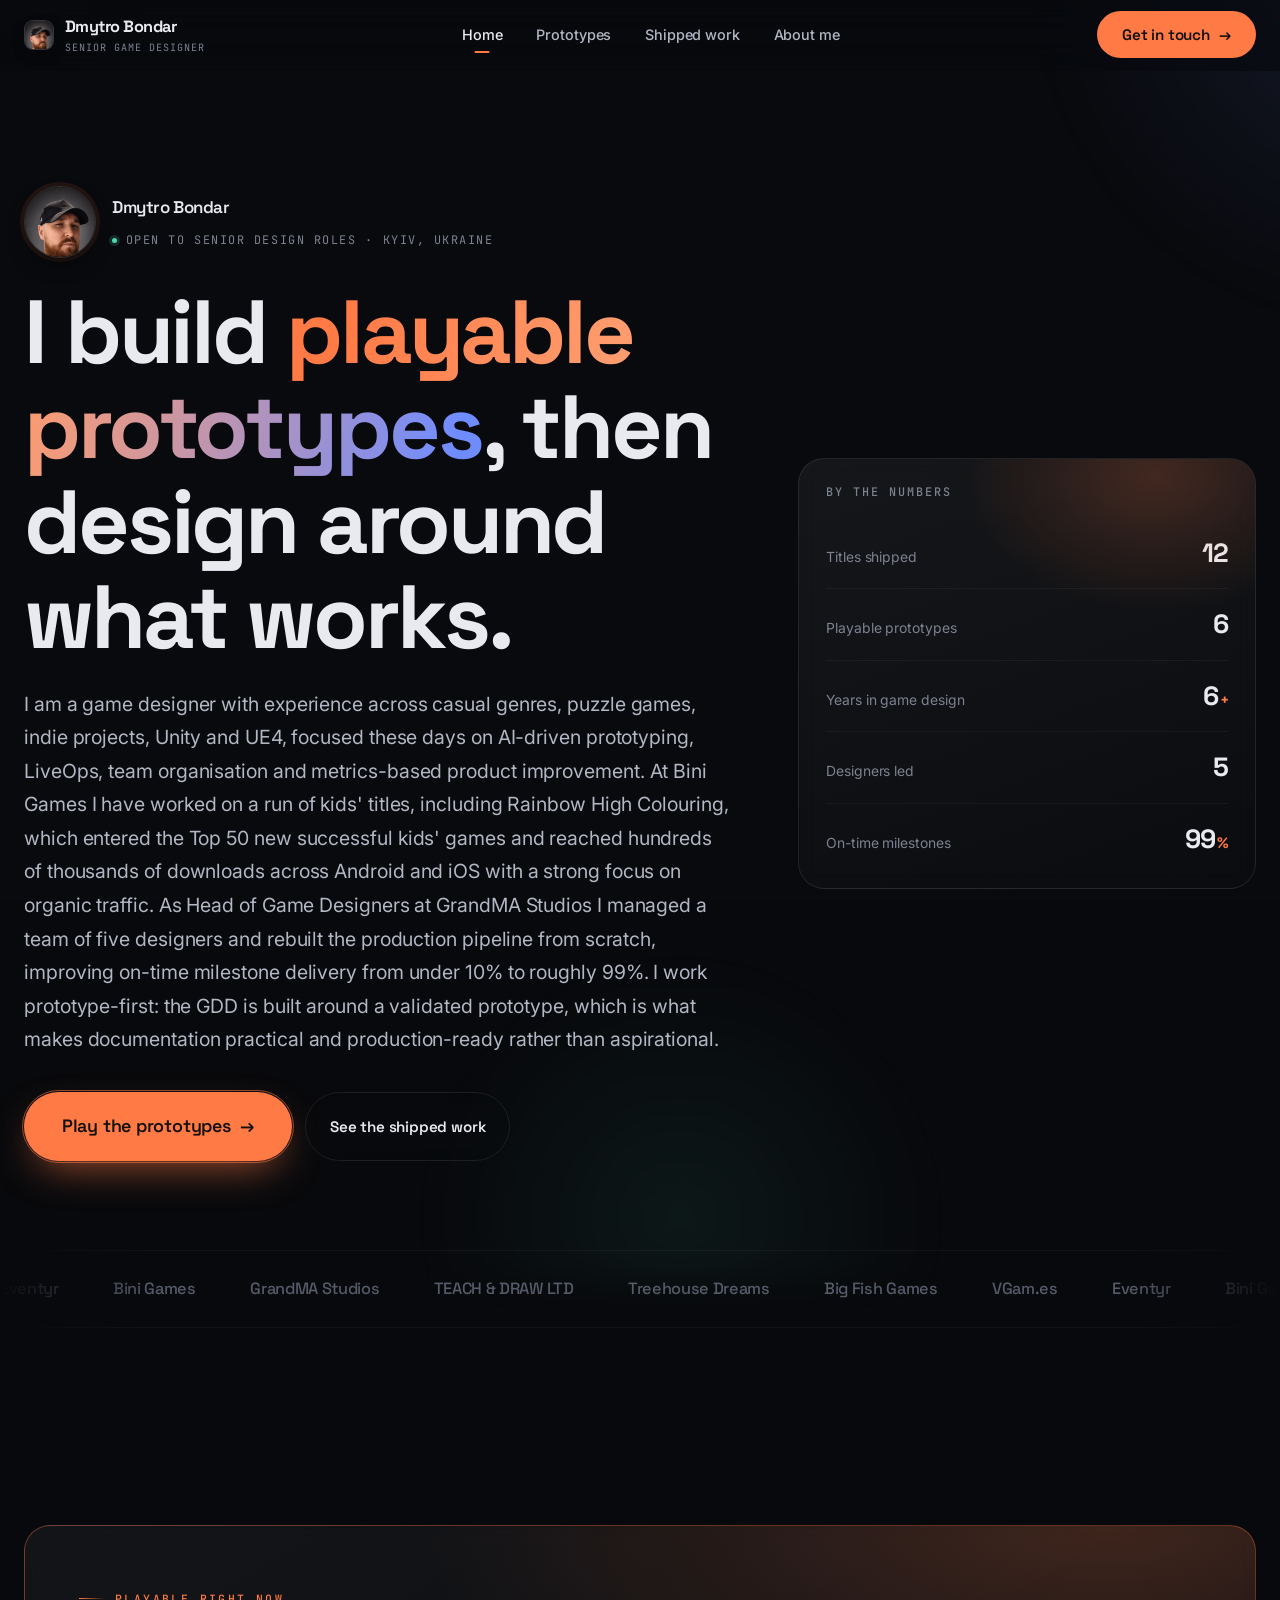
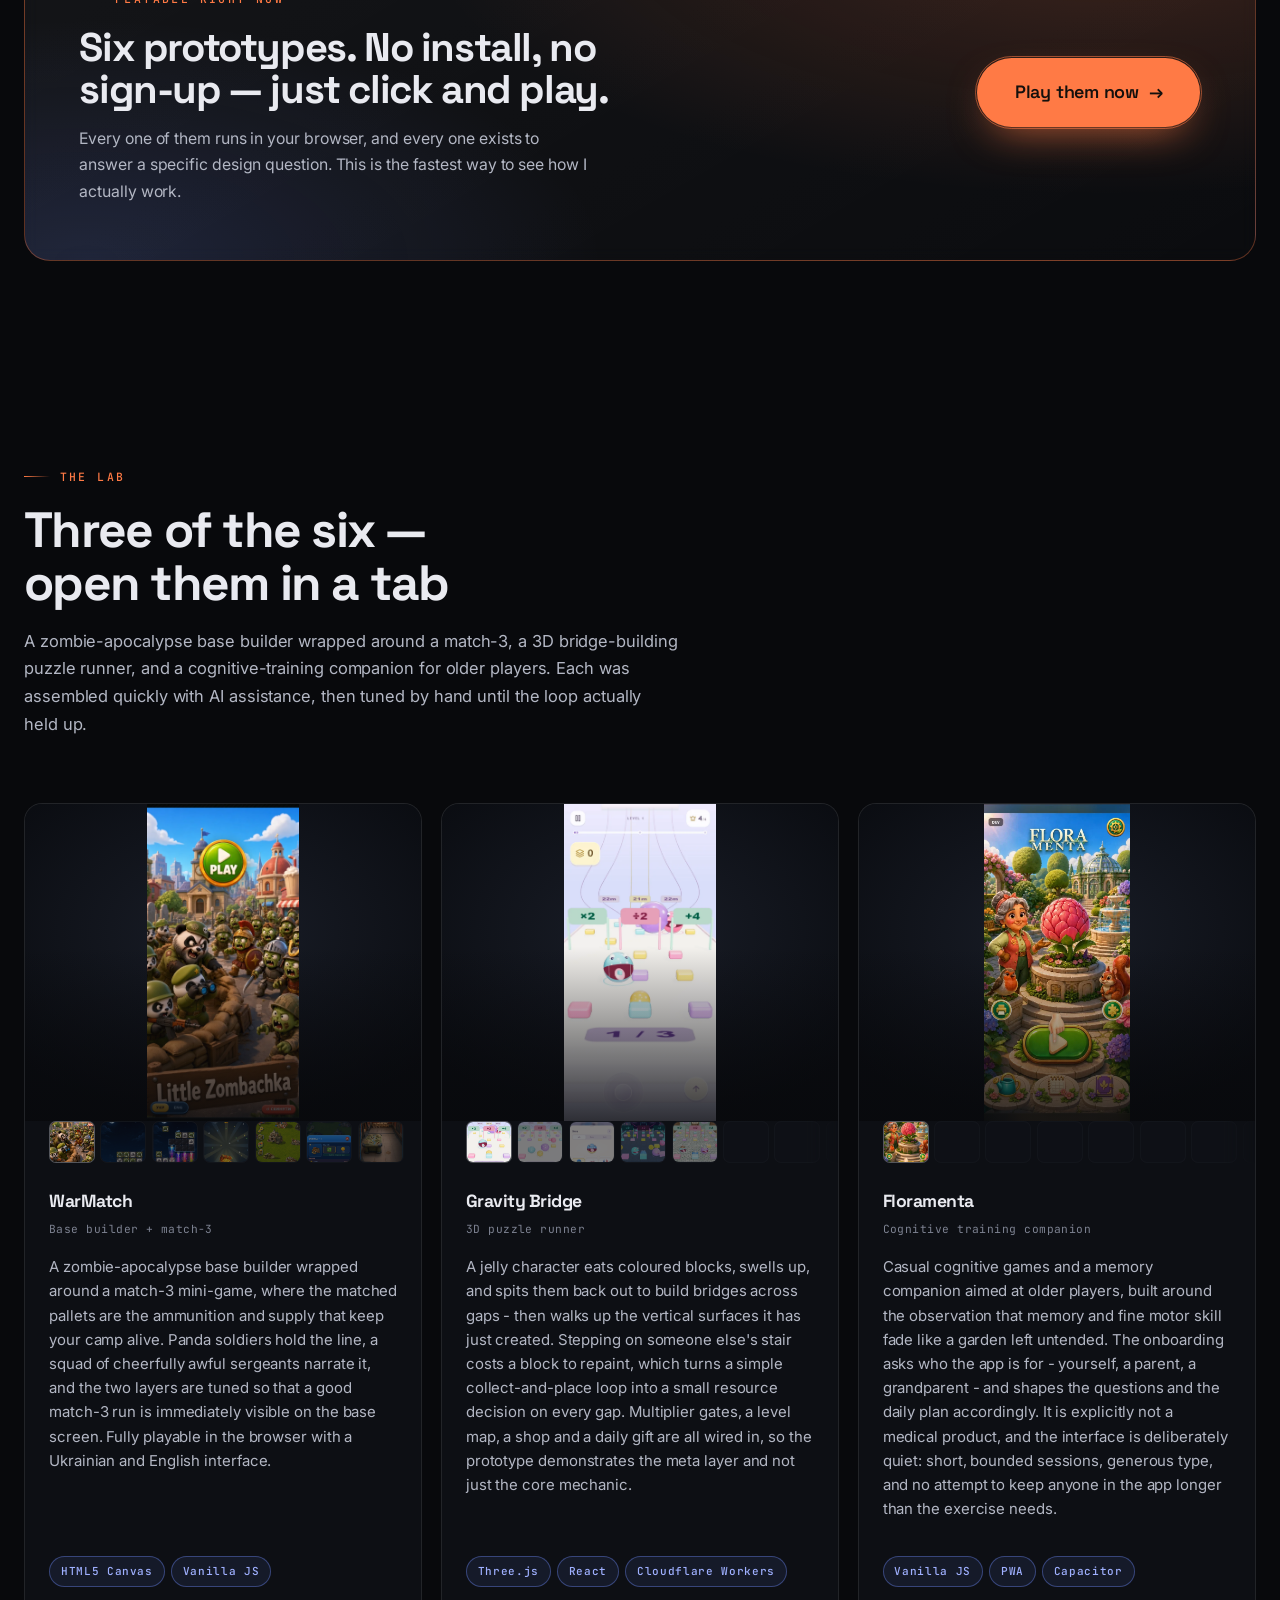
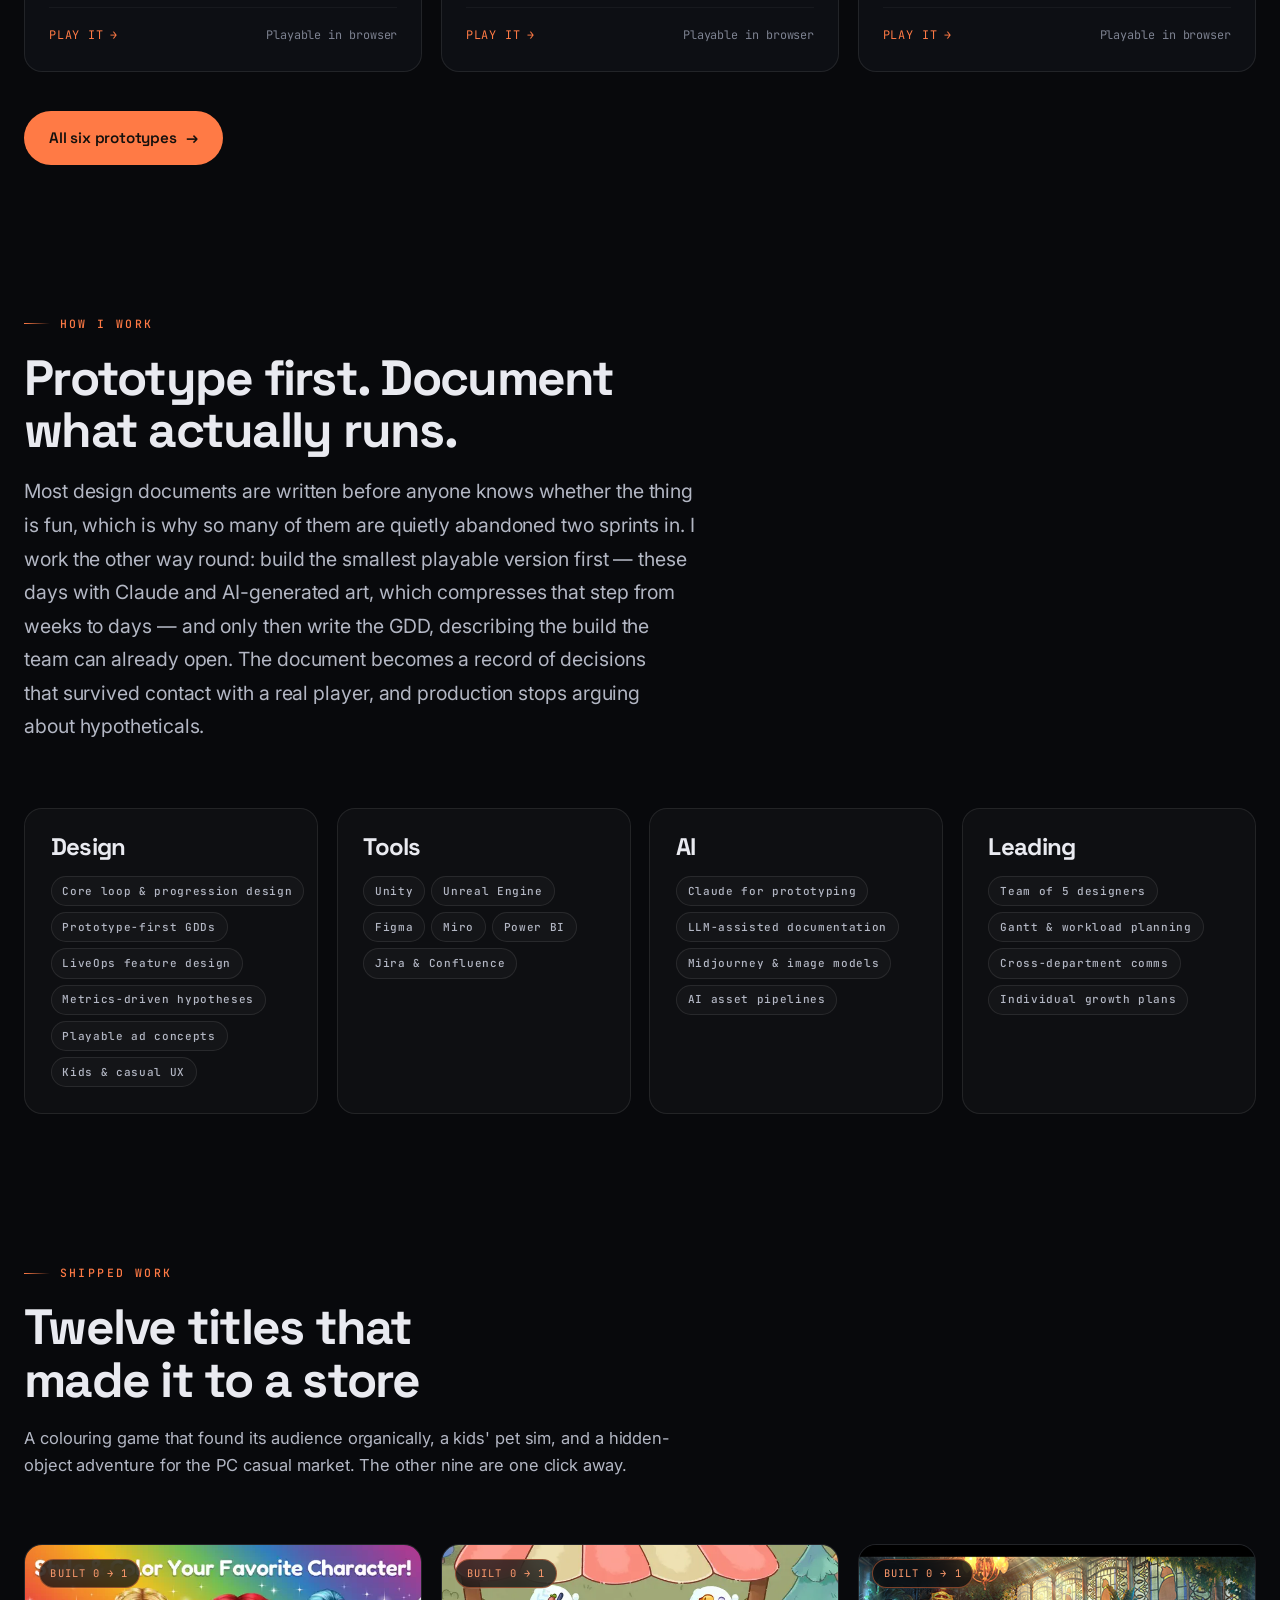
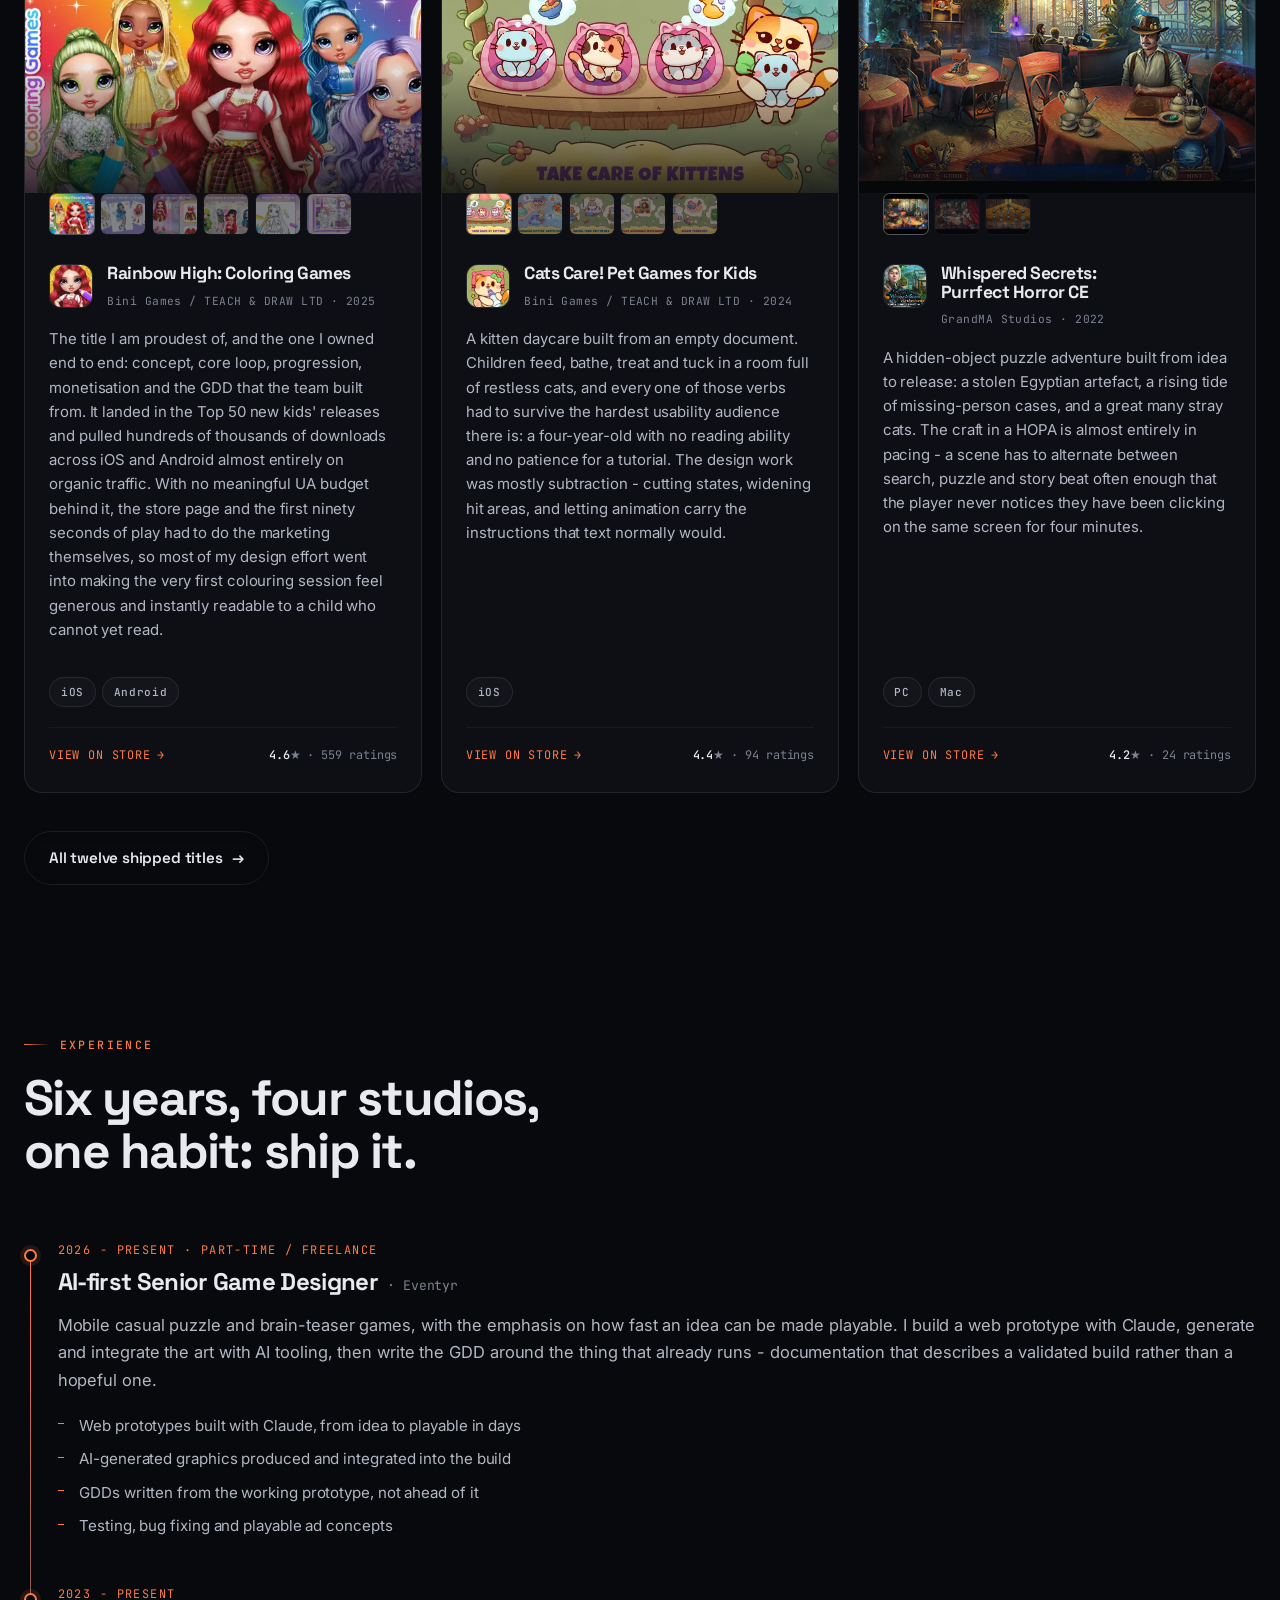
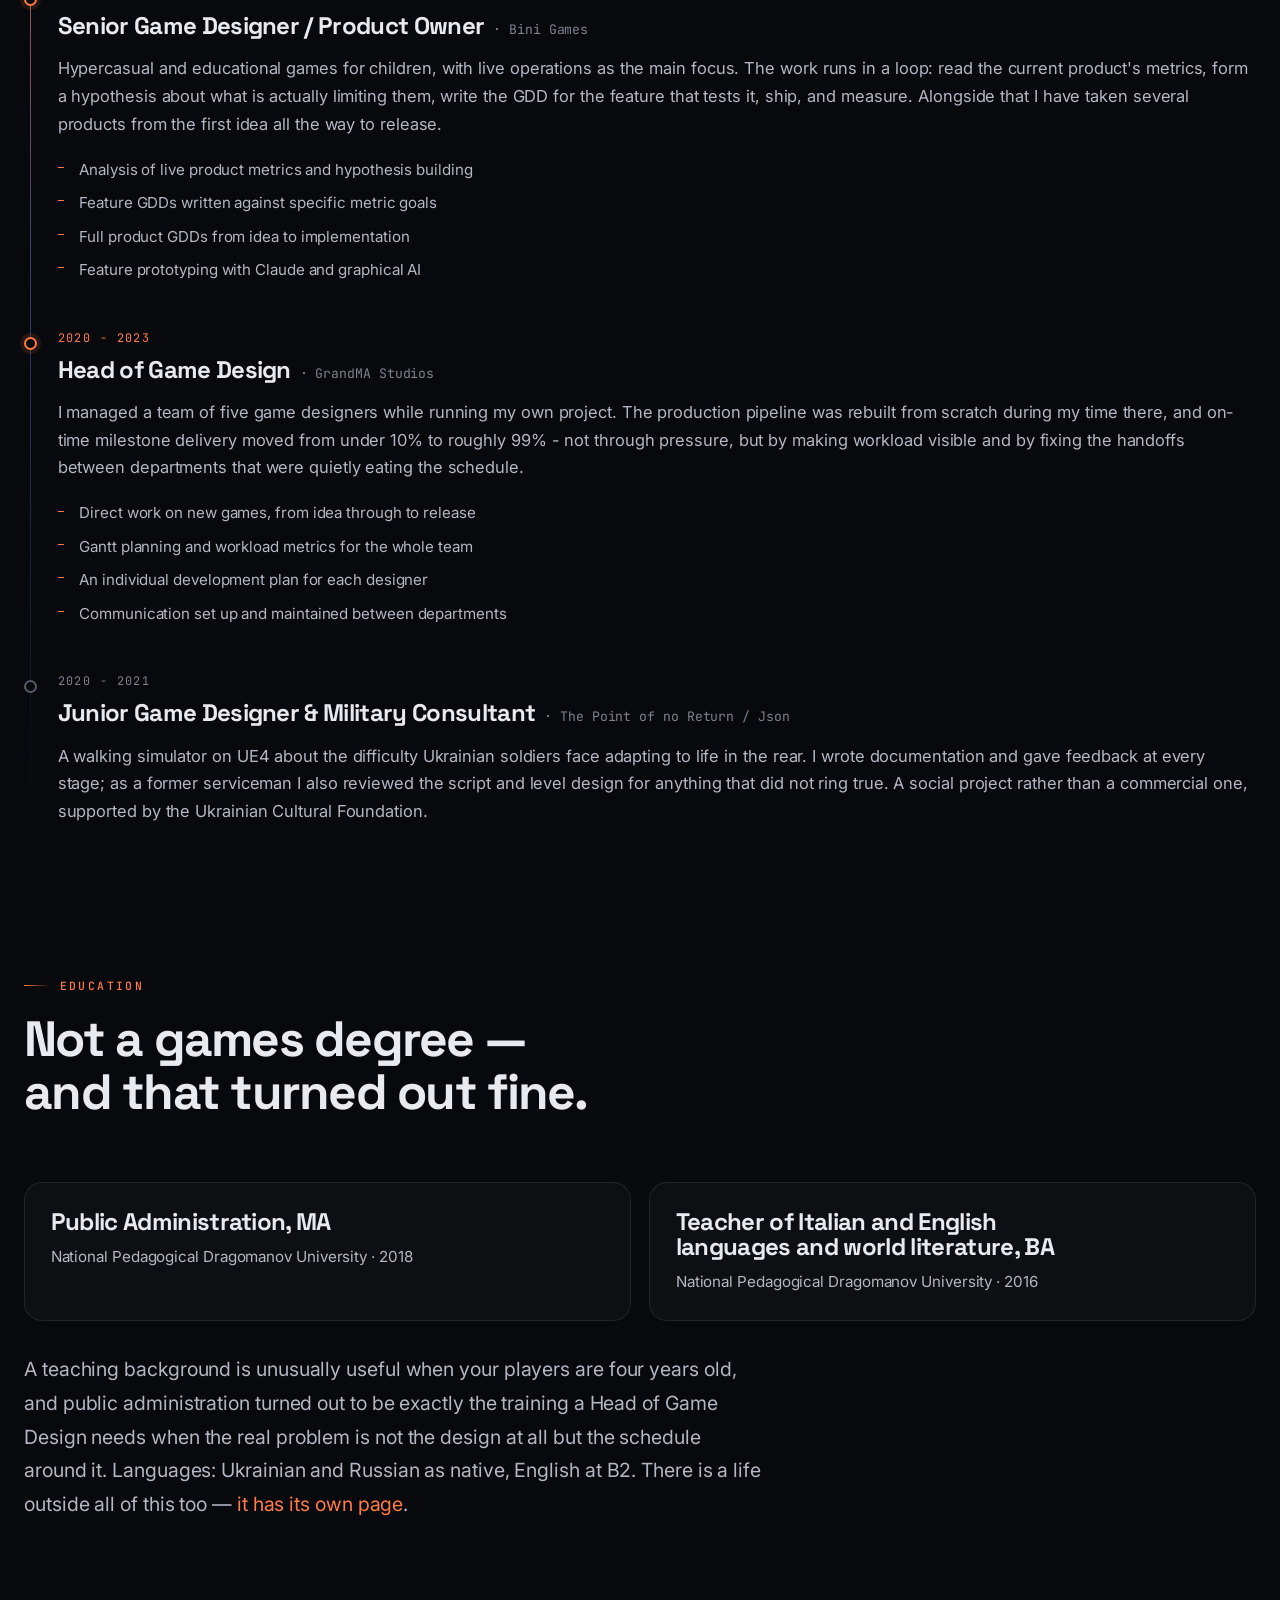
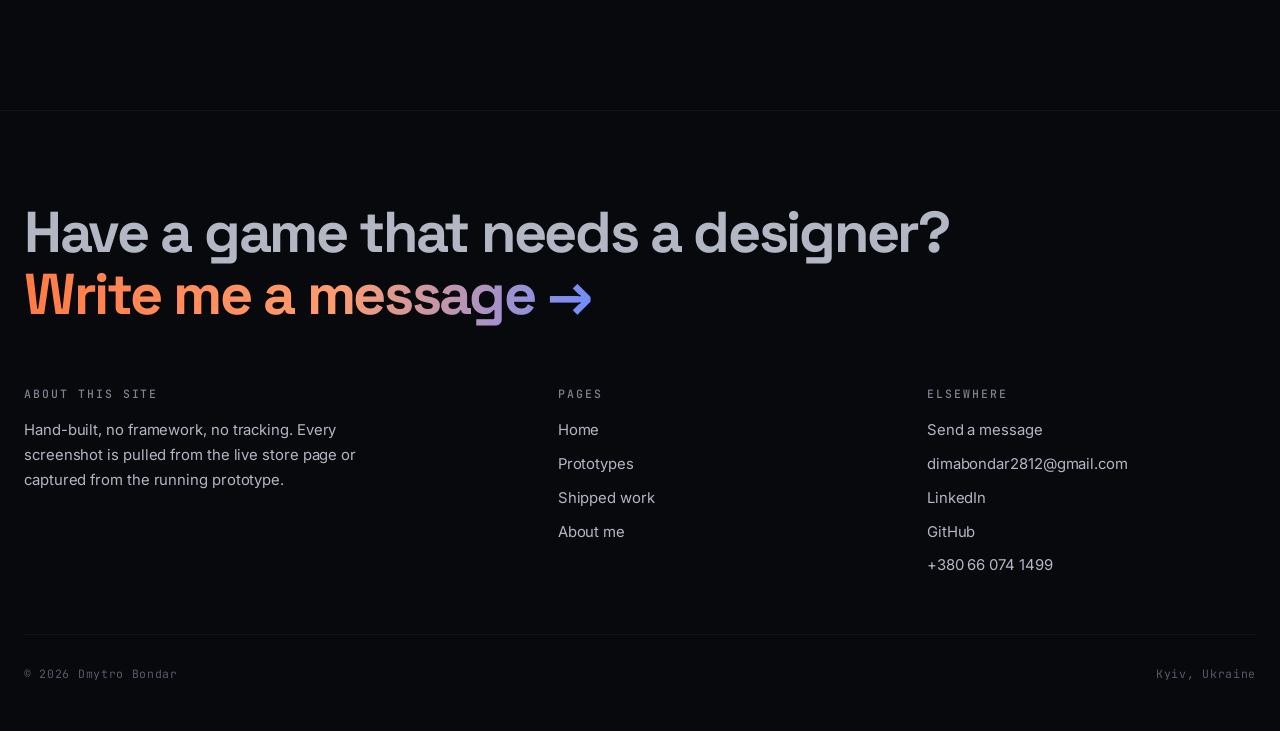
==== index.html @ 17da4bf7 "Use Dmytro's own prototype captures, add avatar, fix rescue duration - 45 hand-captured prototype sc" ====
<!doctype html>
<html lang="en">
<head>
<meta charset="utf-8">
<meta name="viewport" content="width=device-width, initial-scale=1">
<title>Dmytro Bondar - Senior Game Designer - AI-first Prototyping &amp; LiveOps</title>
<meta name="description" content="Senior game designer with 12 shipped titles across casual, kids and puzzle genres. AI-first prototyping, LiveOps and design team leadership.">
<meta name="author" content="Dmytro Bondar">
<link rel="canonical" href="https://jotunlegion.github.io/index.html">
<meta property="og:type" content="website">
<meta property="og:title" content="Dmytro Bondar - Senior Game Designer - AI-first Prototyping &amp; LiveOps">
<meta property="og:description" content="Senior game designer with 12 shipped titles across casual, kids and puzzle genres. AI-first prototyping, LiveOps and design team leadership.">
<meta property="og:url" content="https://jotunlegion.github.io/index.html">
<meta name="twitter:card" content="summary_large_image">
<meta name="theme-color" content="#08090c">
<link rel="icon" type="image/png" sizes="32x32" href="favicon-32.png">
<link rel="icon" type="image/png" sizes="192x192" href="favicon-192.png">
<link rel="apple-touch-icon" href="apple-touch-icon.png">
<meta property="og:image" content="https://jotunlegion.github.io/assets/img/life/avatar.webp">
<link rel="preconnect" href="https://fonts.googleapis.com">
<link rel="preconnect" href="https://fonts.gstatic.com" crossorigin>
<link href="https://fonts.googleapis.com/css2?family=Inter:wght@400;500;600&family=JetBrains+Mono:wght@400;500&family=Space+Grotesk:wght@500;600;700&display=swap" rel="stylesheet">
<link rel="stylesheet" href="assets/css/style.css">
</head>
<body>
<a class="skip" href="#main">Skip to content</a>
<header class="nav">
  <div class="nav-inner">
    <a class="brand" href="index.html">
      <img class="mark" src="assets/img/life/avatar.webp" alt="" width="30" height="30">
      <span>Dmytro Bondar<small>SENIOR GAME DESIGNER</small></span>
    </a>
    <nav class="nav-links" aria-label="Main"><a href="index.html" class="active" aria-current="page">Home</a><a href="lab.html">Prototypes</a><a href="work.html">Shipped work</a><a href="about.html">About me</a><a class="nav-contact-m" href="#" data-contact>Get in touch &rarr;</a></nav>
    <button class="btn nav-cta" type="button" data-contact>Get in touch <span class="arrow" aria-hidden="true">&rarr;</span></button>
    <button class="burger" aria-label="Menu" aria-expanded="false"><span></span><span></span><span></span></button>
  </div>
</header>
<main id="main">

<section class="hero">
  <div class="shell hero-grid">
    <div>
      <div class="hero-who" data-reveal>
        <img src="assets/img/life/avatar.webp" alt="Dmytro Bondar" width="72" height="72" loading="eager" decoding="async">
        <div>
          <strong>Dmytro Bondar</strong>
          <span class="hero-role">
            <span class="dot" aria-hidden="true"></span> Open to senior design roles
            <span aria-hidden="true">&middot;</span> Kyiv, Ukraine
          </span>
        </div>
      </div>
      <h1 data-reveal style="--d:60ms">I build <span class="grad">playable prototypes</span>, then design around what works.</h1>
      <p class="lead" data-reveal style="--d:130ms">
        I am a game designer with experience across casual genres, puzzle games, indie projects,
        Unity and UE4, focused these days on AI-driven prototyping, LiveOps, team organisation and
        metrics-based product improvement. At Bini Games I have worked on a run of kids' titles,
        including Rainbow High Colouring, which entered the Top 50 new successful kids' games and
        reached hundreds of thousands of downloads across Android and iOS with a strong focus on
        organic traffic. As Head of Game Designers at GrandMA Studios I managed a team of five
        designers and rebuilt the production pipeline from scratch, improving on-time milestone
        delivery from under 10% to roughly 99%. I work prototype-first: the GDD is built around a
        validated prototype, which is what makes documentation practical and production-ready
        rather than aspirational.
      </p>
      <div class="hero-actions" data-reveal style="--d:200ms">
        <a class="btn btn-xl" href="lab.html">Play the prototypes <span class="arrow" aria-hidden="true">&rarr;</span></a>
        <a class="btn ghost" href="work.html">See the shipped work</a>
      </div>
    </div>
    <aside class="hero-card" data-reveal style="--d:260ms">
      <h4>By the numbers</h4>
      <div class="stat-row"><span class="k">Titles shipped</span><span class="v"><span data-count="12">0</span></span></div>
      <div class="stat-row"><span class="k">Playable prototypes</span><span class="v"><span data-count="6">0</span></span></div>
      <div class="stat-row"><span class="k">Years in game design</span><span class="v"><span data-count="6">0</span><em>+</em></span></div>
      <div class="stat-row"><span class="k">Designers led</span><span class="v"><span data-count="5">0</span></span></div>
      <div class="stat-row"><span class="k">On-time milestones</span><span class="v"><span data-count="99">0</span><em>%</em></span></div>
    </aside>
  </div>
</section>

<div class="marquee" aria-hidden="true"><div class="marquee-track"><span>Eventyr</span><span>Bini Games</span><span>GrandMA Studios</span><span>TEACH &amp; DRAW LTD</span><span>Treehouse Dreams</span><span>Big Fish Games</span><span>VGam.es</span><span>Eventyr</span><span>Bini Games</span><span>GrandMA Studios</span><span>TEACH &amp; DRAW LTD</span><span>Treehouse Dreams</span><span>Big Fish Games</span><span>VGam.es</span></div></div>

<section class="section" style="padding-bottom:0">
  <div class="shell">
    <div class="play-band" data-reveal>
      <div class="play-band-inner">
        <div>
          <span class="eyebrow">Playable right now</span>
          <h2>Six prototypes. No install, no sign-up &mdash; just click and play.</h2>
          <p>
            Every one of them runs in your browser, and every one exists to answer a specific design
            question. This is the fastest way to see how I actually work.
          </p>
        </div>
        <a class="btn btn-xl" href="lab.html">Play them now <span class="arrow" aria-hidden="true">&rarr;</span></a>
      </div>
    </div>
  </div>
</section>

<section class="section">
  <div class="shell">
    <div class="section-head">
      <span class="eyebrow" data-reveal>The lab</span>
      <h2 data-reveal>Three of the six &mdash; open them in a tab</h2>
      <p data-reveal>
        A zombie-apocalypse base builder wrapped around a match-3, a 3D bridge-building puzzle
        runner, and a cognitive-training companion for older players. Each was assembled quickly
        with AI assistance, then tuned by hand until the loop actually held up.
      </p>
    </div>
    <div class="grid three">
<article class="proj" data-reveal data-reveal-group="hp">
  <div class="proj-shot portrait" data-index="0" aria-label="Open screenshots for WarMatch"><img src="assets/img/prototypes/warmatch/shot1.webp" alt="WarMatch screenshot" loading="lazy" decoding="async"></div>
  <div class="proj-strip"><button type="button" data-src="assets/img/prototypes/warmatch/shot1.webp" data-index="0" data-alt="WarMatch screenshot 1" aria-current="true"><img src="assets/img/prototypes/warmatch/shot1.webp" alt="" loading="lazy" decoding="async"></button><button type="button" data-src="assets/img/prototypes/warmatch/shot2.webp" data-index="1" data-alt="WarMatch screenshot 2"><img src="assets/img/prototypes/warmatch/shot2.webp" alt="" loading="lazy" decoding="async"></button><button type="button" data-src="assets/img/prototypes/warmatch/shot3.webp" data-index="2" data-alt="WarMatch screenshot 3"><img src="assets/img/prototypes/warmatch/shot3.webp" alt="" loading="lazy" decoding="async"></button><button type="button" data-src="assets/img/prototypes/warmatch/shot4.webp" data-index="3" data-alt="WarMatch screenshot 4"><img src="assets/img/prototypes/warmatch/shot4.webp" alt="" loading="lazy" decoding="async"></button><button type="button" data-src="assets/img/prototypes/warmatch/shot5.webp" data-index="4" data-alt="WarMatch screenshot 5"><img src="assets/img/prototypes/warmatch/shot5.webp" alt="" loading="lazy" decoding="async"></button><button type="button" data-src="assets/img/prototypes/warmatch/shot6.webp" data-index="5" data-alt="WarMatch screenshot 6"><img src="assets/img/prototypes/warmatch/shot6.webp" alt="" loading="lazy" decoding="async"></button><button type="button" data-src="assets/img/prototypes/warmatch/shot7.webp" data-index="6" data-alt="WarMatch screenshot 7"><img src="assets/img/prototypes/warmatch/shot7.webp" alt="" loading="lazy" decoding="async"></button></div>
  <div class="proj-body">
    <div class="proj-top">
      
      <div class="proj-title"><h3>WarMatch</h3><span class="by">Base builder + match-3</span></div>
    </div>
    <p>A zombie-apocalypse base builder wrapped around a match-3 mini-game, where the matched pallets are the ammunition and supply that keep your camp alive. Panda soldiers hold the line, a squad of cheerfully awful sergeants narrate it, and the two layers are tuned so that a good match-3 run is immediately visible on the base screen. Fully playable in the browser with a Ukrainian and English interface.</p>
    <div class="proj-tags"><span class="tag cool">HTML5 Canvas</span><span class="tag cool">Vanilla JS</span></div>
    <div class="proj-foot">
      <a class="proj-link" href="https://warmatch.pages.dev" target="_blank" rel="noopener">Play it <span aria-hidden="true">&rarr;</span></a>
      <span class="proj-rating">Playable in browser</span>
    </div>
  </div>
</article>
<article class="proj" data-reveal data-reveal-group="hp">
  <div class="proj-shot portrait" data-index="0" aria-label="Open screenshots for Gravity Bridge"><img src="assets/img/prototypes/gravity-bridge/shot1.webp" alt="Gravity Bridge screenshot" loading="lazy" decoding="async"></div>
  <div class="proj-strip"><button type="button" data-src="assets/img/prototypes/gravity-bridge/shot1.webp" data-index="0" data-alt="Gravity Bridge screenshot 1" aria-current="true"><img src="assets/img/prototypes/gravity-bridge/shot1.webp" alt="" loading="lazy" decoding="async"></button><button type="button" data-src="assets/img/prototypes/gravity-bridge/shot2.webp" data-index="1" data-alt="Gravity Bridge screenshot 2"><img src="assets/img/prototypes/gravity-bridge/shot2.webp" alt="" loading="lazy" decoding="async"></button><button type="button" data-src="assets/img/prototypes/gravity-bridge/shot3.webp" data-index="2" data-alt="Gravity Bridge screenshot 3"><img src="assets/img/prototypes/gravity-bridge/shot3.webp" alt="" loading="lazy" decoding="async"></button><button type="button" data-src="assets/img/prototypes/gravity-bridge/shot4.webp" data-index="3" data-alt="Gravity Bridge screenshot 4"><img src="assets/img/prototypes/gravity-bridge/shot4.webp" alt="" loading="lazy" decoding="async"></button><button type="button" data-src="assets/img/prototypes/gravity-bridge/shot5.webp" data-index="4" data-alt="Gravity Bridge screenshot 5"><img src="assets/img/prototypes/gravity-bridge/shot5.webp" alt="" loading="lazy" decoding="async"></button><button type="button" data-src="assets/img/prototypes/gravity-bridge/shot6.webp" data-index="5" data-alt="Gravity Bridge screenshot 6"><img src="assets/img/prototypes/gravity-bridge/shot6.webp" alt="" loading="lazy" decoding="async"></button><button type="button" data-src="assets/img/prototypes/gravity-bridge/shot7.webp" data-index="6" data-alt="Gravity Bridge screenshot 7"><img src="assets/img/prototypes/gravity-bridge/shot7.webp" alt="" loading="lazy" decoding="async"></button><button type="button" data-src="assets/img/prototypes/gravity-bridge/shot8.webp" data-index="7" data-alt="Gravity Bridge screenshot 8"><img src="assets/img/prototypes/gravity-bridge/shot8.webp" alt="" loading="lazy" decoding="async"></button></div>
  <div class="proj-body">
    <div class="proj-top">
      
      <div class="proj-title"><h3>Gravity Bridge</h3><span class="by">3D puzzle runner</span></div>
    </div>
    <p>A jelly character eats coloured blocks, swells up, and spits them back out to build bridges across gaps - then walks up the vertical surfaces it has just created. Stepping on someone else&#x27;s stair costs a block to repaint, which turns a simple collect-and-place loop into a small resource decision on every gap. Multiplier gates, a level map, a shop and a daily gift are all wired in, so the prototype demonstrates the meta layer and not just the core mechanic.</p>
    <div class="proj-tags"><span class="tag cool">Three.js</span><span class="tag cool">React</span><span class="tag cool">Cloudflare Workers</span></div>
    <div class="proj-foot">
      <a class="proj-link" href="https://gravity-bridge.dimabondar2812.workers.dev" target="_blank" rel="noopener">Play it <span aria-hidden="true">&rarr;</span></a>
      <span class="proj-rating">Playable in browser</span>
    </div>
  </div>
</article>
<article class="proj" data-reveal data-reveal-group="hp">
  <div class="proj-shot portrait" data-index="0" aria-label="Open screenshots for Floramenta"><img src="assets/img/prototypes/floramenta/shot1.webp" alt="Floramenta screenshot" loading="lazy" decoding="async"></div>
  <div class="proj-strip"><button type="button" data-src="assets/img/prototypes/floramenta/shot1.webp" data-index="0" data-alt="Floramenta screenshot 1" aria-current="true"><img src="assets/img/prototypes/floramenta/shot1.webp" alt="" loading="lazy" decoding="async"></button><button type="button" data-src="assets/img/prototypes/floramenta/shot10.webp" data-index="1" data-alt="Floramenta screenshot 2"><img src="assets/img/prototypes/floramenta/shot10.webp" alt="" loading="lazy" decoding="async"></button><button type="button" data-src="assets/img/prototypes/floramenta/shot11.webp" data-index="2" data-alt="Floramenta screenshot 3"><img src="assets/img/prototypes/floramenta/shot11.webp" alt="" loading="lazy" decoding="async"></button><button type="button" data-src="assets/img/prototypes/floramenta/shot12.webp" data-index="3" data-alt="Floramenta screenshot 4"><img src="assets/img/prototypes/floramenta/shot12.webp" alt="" loading="lazy" decoding="async"></button><button type="button" data-src="assets/img/prototypes/floramenta/shot13.webp" data-index="4" data-alt="Floramenta screenshot 5"><img src="assets/img/prototypes/floramenta/shot13.webp" alt="" loading="lazy" decoding="async"></button><button type="button" data-src="assets/img/prototypes/floramenta/shot14.webp" data-index="5" data-alt="Floramenta screenshot 6"><img src="assets/img/prototypes/floramenta/shot14.webp" alt="" loading="lazy" decoding="async"></button><button type="button" data-src="assets/img/prototypes/floramenta/shot15.webp" data-index="6" data-alt="Floramenta screenshot 7"><img src="assets/img/prototypes/floramenta/shot15.webp" alt="" loading="lazy" decoding="async"></button><button type="button" data-src="assets/img/prototypes/floramenta/shot2.webp" data-index="7" data-alt="Floramenta screenshot 8"><img src="assets/img/prototypes/floramenta/shot2.webp" alt="" loading="lazy" decoding="async"></button><button type="button" data-src="assets/img/prototypes/floramenta/shot3.webp" data-index="8" data-alt="Floramenta screenshot 9"><img src="assets/img/prototypes/floramenta/shot3.webp" alt="" loading="lazy" decoding="async"></button><button type="button" data-src="assets/img/prototypes/floramenta/shot4.webp" data-index="9" data-alt="Floramenta screenshot 10"><img src="assets/img/prototypes/floramenta/shot4.webp" alt="" loading="lazy" decoding="async"></button><button type="button" data-src="assets/img/prototypes/floramenta/shot5.webp" data-index="10" data-alt="Floramenta screenshot 11"><img src="assets/img/prototypes/floramenta/shot5.webp" alt="" loading="lazy" decoding="async"></button><button type="button" data-src="assets/img/prototypes/floramenta/shot6.webp" data-index="11" data-alt="Floramenta screenshot 12"><img src="assets/img/prototypes/floramenta/shot6.webp" alt="" loading="lazy" decoding="async"></button><button type="button" data-src="assets/img/prototypes/floramenta/shot7.webp" data-index="12" data-alt="Floramenta screenshot 13"><img src="assets/img/prototypes/floramenta/shot7.webp" alt="" loading="lazy" decoding="async"></button><button type="button" data-src="assets/img/prototypes/floramenta/shot8.webp" data-index="13" data-alt="Floramenta screenshot 14"><img src="assets/img/prototypes/floramenta/shot8.webp" alt="" loading="lazy" decoding="async"></button><button type="button" data-src="assets/img/prototypes/floramenta/shot9.webp" data-index="14" data-alt="Floramenta screenshot 15"><img src="assets/img/prototypes/floramenta/shot9.webp" alt="" loading="lazy" decoding="async"></button></div>
  <div class="proj-body">
    <div class="proj-top">
      
      <div class="proj-title"><h3>Floramenta</h3><span class="by">Cognitive training companion</span></div>
    </div>
    <p>Casual cognitive games and a memory companion aimed at older players, built around the observation that memory and fine motor skill fade like a garden left untended. The onboarding asks who the app is for - yourself, a parent, a grandparent - and shapes the questions and the daily plan accordingly. It is explicitly not a medical product, and the interface is deliberately quiet: short, bounded sessions, generous type, and no attempt to keep anyone in the app longer than the exercise needs.</p>
    <div class="proj-tags"><span class="tag cool">Vanilla JS</span><span class="tag cool">PWA</span><span class="tag cool">Capacitor</span></div>
    <div class="proj-foot">
      <a class="proj-link" href="https://floramenta.pages.dev/" target="_blank" rel="noopener">Play it <span aria-hidden="true">&rarr;</span></a>
      <span class="proj-rating">Playable in browser</span>
    </div>
  </div>
</article></div>
    <div style="margin-top:2.4rem" data-reveal>
      <a class="btn" href="lab.html">All six prototypes <span class="arrow" aria-hidden="true">&rarr;</span></a>
    </div>
  </div>
</section>

<section class="section" style="padding-top:0">
  <div class="shell">
    <div class="section-head">
      <span class="eyebrow" data-reveal>How I work</span>
      <h2 data-reveal>Prototype first. Document what actually runs.</h2>
      <p class="lead" data-reveal>
        Most design documents are written before anyone knows whether the thing is fun, which is why
        so many of them are quietly abandoned two sprints in. I work the other way round: build the
        smallest playable version first &mdash; these days with Claude and AI-generated art, which
        compresses that step from weeks to days &mdash; and only then write the GDD, describing the
        build the team can already open. The document becomes a record of decisions that survived
        contact with a real player, and production stops arguing about hypotheticals.
      </p>
    </div>
    <div class="grid four">
      <div class="card" data-reveal data-reveal-group="sk">
        <h3>Design</h3>
        <div class="proj-tags" style="margin-top:1rem"><span class="tag">Core loop &amp; progression design</span><span class="tag">Prototype-first GDDs</span><span class="tag">LiveOps feature design</span><span class="tag">Metrics-driven hypotheses</span><span class="tag">Playable ad concepts</span><span class="tag">Kids &amp; casual UX</span></div>
      </div>
      <div class="card" data-reveal data-reveal-group="sk">
        <h3>Tools</h3>
        <div class="proj-tags" style="margin-top:1rem"><span class="tag">Unity</span><span class="tag">Unreal Engine</span><span class="tag">Figma</span><span class="tag">Miro</span><span class="tag">Power BI</span><span class="tag">Jira &amp; Confluence</span></div>
      </div>
      <div class="card" data-reveal data-reveal-group="sk">
        <h3>AI</h3>
        <div class="proj-tags" style="margin-top:1rem"><span class="tag">Claude for prototyping</span><span class="tag">LLM-assisted documentation</span><span class="tag">Midjourney &amp; image models</span><span class="tag">AI asset pipelines</span></div>
      </div>
      <div class="card" data-reveal data-reveal-group="sk">
        <h3>Leading</h3>
        <div class="proj-tags" style="margin-top:1rem"><span class="tag">Team of 5 designers</span><span class="tag">Gantt &amp; workload planning</span><span class="tag">Cross-department comms</span><span class="tag">Individual growth plans</span></div>
      </div></div>
  </div>
</section>

<section class="section" style="padding-top:0">
  <div class="shell">
    <div class="section-head">
      <span class="eyebrow" data-reveal>Shipped work</span>
      <h2 data-reveal>Twelve titles that made it to a store</h2>
      <p data-reveal>A colouring game that found its audience organically, a kids' pet sim, and a
      hidden-object adventure for the PC casual market. The other nine are one click away.</p>
    </div>
    <div class="grid three">
<article class="proj" data-tags="zero kids mobile" data-reveal data-reveal-group="feat">
  <div class="proj-shot" data-index="0" aria-label="Open screenshots for Rainbow High: Coloring Games"><img src="assets/img/projects/rainbow-high/shot1.webp" alt="Rainbow High: Coloring Games screenshot" loading="lazy" decoding="async"><span class="proj-badge zero">Built 0 &rarr; 1</span></div>
  <div class="proj-strip"><button type="button" data-src="assets/img/projects/rainbow-high/shot1.webp" data-index="0" data-alt="Rainbow High: Coloring Games screenshot 1" aria-current="true"><img src="assets/img/projects/rainbow-high/shot1.webp" alt="" loading="lazy" decoding="async"></button><button type="button" data-src="assets/img/projects/rainbow-high/shot2.webp" data-index="1" data-alt="Rainbow High: Coloring Games screenshot 2"><img src="assets/img/projects/rainbow-high/shot2.webp" alt="" loading="lazy" decoding="async"></button><button type="button" data-src="assets/img/projects/rainbow-high/shot3.webp" data-index="2" data-alt="Rainbow High: Coloring Games screenshot 3"><img src="assets/img/projects/rainbow-high/shot3.webp" alt="" loading="lazy" decoding="async"></button><button type="button" data-src="assets/img/projects/rainbow-high/shot4.webp" data-index="3" data-alt="Rainbow High: Coloring Games screenshot 4"><img src="assets/img/projects/rainbow-high/shot4.webp" alt="" loading="lazy" decoding="async"></button><button type="button" data-src="assets/img/projects/rainbow-high/shot5.webp" data-index="4" data-alt="Rainbow High: Coloring Games screenshot 5"><img src="assets/img/projects/rainbow-high/shot5.webp" alt="" loading="lazy" decoding="async"></button><button type="button" data-src="assets/img/projects/rainbow-high/shot6.webp" data-index="5" data-alt="Rainbow High: Coloring Games screenshot 6"><img src="assets/img/projects/rainbow-high/shot6.webp" alt="" loading="lazy" decoding="async"></button></div>
  <div class="proj-body">
    <div class="proj-top">
      <img class="proj-icon" src="assets/img/projects/rainbow-high/icon.webp" alt="" loading="lazy">
      <div class="proj-title"><h3>Rainbow High: Coloring Games</h3><span class="by">Bini Games / TEACH &amp; DRAW LTD &middot; 2025</span></div>
    </div>
    <p>The title I am proudest of, and the one I owned end to end: concept, core loop, progression, monetisation and the GDD that the team built from. It landed in the Top 50 new kids&#x27; releases and pulled hundreds of thousands of downloads across iOS and Android almost entirely on organic traffic. With no meaningful UA budget behind it, the store page and the first ninety seconds of play had to do the marketing themselves, so most of my design effort went into making the very first colouring session feel generous and instantly readable to a child who cannot yet read.</p>
    <div class="proj-tags"><span class="tag">iOS</span><span class="tag">Android</span></div>
    <div class="proj-foot">
      <a class="proj-link" href="https://apps.apple.com/us/app/id6740995343" target="_blank" rel="noopener">View on store <span aria-hidden="true">&rarr;</span></a>
      <span class="proj-rating"><b>4.6</b>&#9733; &middot; 559 ratings</span>
    </div>
  </div>
</article>
<article class="proj" data-tags="zero kids mobile" data-reveal data-reveal-group="feat">
  <div class="proj-shot" data-index="0" aria-label="Open screenshots for Cats Care! Pet Games for Kids"><img src="assets/img/projects/cats-care/shot1.webp" alt="Cats Care! Pet Games for Kids screenshot" loading="lazy" decoding="async"><span class="proj-badge zero">Built 0 &rarr; 1</span></div>
  <div class="proj-strip"><button type="button" data-src="assets/img/projects/cats-care/shot1.webp" data-index="0" data-alt="Cats Care! Pet Games for Kids screenshot 1" aria-current="true"><img src="assets/img/projects/cats-care/shot1.webp" alt="" loading="lazy" decoding="async"></button><button type="button" data-src="assets/img/projects/cats-care/shot2.webp" data-index="1" data-alt="Cats Care! Pet Games for Kids screenshot 2"><img src="assets/img/projects/cats-care/shot2.webp" alt="" loading="lazy" decoding="async"></button><button type="button" data-src="assets/img/projects/cats-care/shot3.webp" data-index="2" data-alt="Cats Care! Pet Games for Kids screenshot 3"><img src="assets/img/projects/cats-care/shot3.webp" alt="" loading="lazy" decoding="async"></button><button type="button" data-src="assets/img/projects/cats-care/shot4.webp" data-index="3" data-alt="Cats Care! Pet Games for Kids screenshot 4"><img src="assets/img/projects/cats-care/shot4.webp" alt="" loading="lazy" decoding="async"></button><button type="button" data-src="assets/img/projects/cats-care/shot5.webp" data-index="4" data-alt="Cats Care! Pet Games for Kids screenshot 5"><img src="assets/img/projects/cats-care/shot5.webp" alt="" loading="lazy" decoding="async"></button></div>
  <div class="proj-body">
    <div class="proj-top">
      <img class="proj-icon" src="assets/img/projects/cats-care/icon.webp" alt="" loading="lazy">
      <div class="proj-title"><h3>Cats Care! Pet Games for Kids</h3><span class="by">Bini Games / TEACH &amp; DRAW LTD &middot; 2024</span></div>
    </div>
    <p>A kitten daycare built from an empty document. Children feed, bathe, treat and tuck in a room full of restless cats, and every one of those verbs had to survive the hardest usability audience there is: a four-year-old with no reading ability and no patience for a tutorial. The design work was mostly subtraction - cutting states, widening hit areas, and letting animation carry the instructions that text normally would.</p>
    <div class="proj-tags"><span class="tag">iOS</span></div>
    <div class="proj-foot">
      <a class="proj-link" href="https://apps.apple.com/us/app/id6476145721" target="_blank" rel="noopener">View on store <span aria-hidden="true">&rarr;</span></a>
      <span class="proj-rating"><b>4.4</b>&#9733; &middot; 94 ratings</span>
    </div>
  </div>
</article>
<article class="proj" data-tags="zero hopa pc" data-reveal data-reveal-group="feat">
  <div class="proj-shot" data-index="0" aria-label="Open screenshots for Whispered Secrets: Purrfect Horror CE"><img src="assets/img/projects/ws-purrfect-horror/shot1.jpg" alt="Whispered Secrets: Purrfect Horror CE screenshot" loading="lazy" decoding="async"><span class="proj-badge zero">Built 0 &rarr; 1</span></div>
  <div class="proj-strip"><button type="button" data-src="assets/img/projects/ws-purrfect-horror/shot1.jpg" data-index="0" data-alt="Whispered Secrets: Purrfect Horror CE screenshot 1" aria-current="true"><img src="assets/img/projects/ws-purrfect-horror/shot1.jpg" alt="" loading="lazy" decoding="async"></button><button type="button" data-src="assets/img/projects/ws-purrfect-horror/shot2.jpg" data-index="1" data-alt="Whispered Secrets: Purrfect Horror CE screenshot 2"><img src="assets/img/projects/ws-purrfect-horror/shot2.jpg" alt="" loading="lazy" decoding="async"></button><button type="button" data-src="assets/img/projects/ws-purrfect-horror/shot3.jpg" data-index="2" data-alt="Whispered Secrets: Purrfect Horror CE screenshot 3"><img src="assets/img/projects/ws-purrfect-horror/shot3.jpg" alt="" loading="lazy" decoding="async"></button></div>
  <div class="proj-body">
    <div class="proj-top">
      <img class="proj-icon" src="assets/img/projects/ws-purrfect-horror/icon.jpg" alt="" loading="lazy">
      <div class="proj-title"><h3>Whispered Secrets: Purrfect Horror CE</h3><span class="by">GrandMA Studios &middot; 2022</span></div>
    </div>
    <p>A hidden-object puzzle adventure built from idea to release: a stolen Egyptian artefact, a rising tide of missing-person cases, and a great many stray cats. The craft in a HOPA is almost entirely in pacing - a scene has to alternate between search, puzzle and story beat often enough that the player never notices they have been clicking on the same screen for four minutes.</p>
    <div class="proj-tags"><span class="tag">PC</span><span class="tag">Mac</span></div>
    <div class="proj-foot">
      <a class="proj-link" href="https://www.bigfishgames.com/whispered-secrets-purrfect-horror-ce-f18731t1l1.html" target="_blank" rel="noopener">View on store <span aria-hidden="true">&rarr;</span></a>
      <span class="proj-rating"><b>4.2</b>&#9733; &middot; 24 ratings</span>
    </div>
  </div>
</article></div>
    <div style="margin-top:2.4rem" data-reveal>
      <a class="btn ghost" href="work.html">All twelve shipped titles <span class="arrow" aria-hidden="true">&rarr;</span></a>
    </div>
  </div>
</section>

<section class="section" style="padding-top:0">
  <div class="shell">
    <div class="section-head">
      <span class="eyebrow" data-reveal>Experience</span>
      <h2 data-reveal>Six years, four studios, one habit: ship it.</h2>
    </div>
    <div class="tl">
    <div class="tl-item" data-reveal data-reveal-group="tl">
      <div class="tl-when">2026 - present &middot; part-time / freelance</div>
      <div class="tl-where"><h3>AI-first Senior Game Designer</h3><span class="co">Eventyr</span></div>
      <p>Mobile casual puzzle and brain-teaser games, with the emphasis on how fast an idea can be made playable. I build a web prototype with Claude, generate and integrate the art with AI tooling, then write the GDD around the thing that already runs - documentation that describes a validated build rather than a hopeful one.</p>
      <ul><li>Web prototypes built with Claude, from idea to playable in days</li><li>AI-generated graphics produced and integrated into the build</li><li>GDDs written from the working prototype, not ahead of it</li><li>Testing, bug fixing and playable ad concepts</li></ul>
    </div>
    <div class="tl-item" data-reveal data-reveal-group="tl">
      <div class="tl-when">2023 - present</div>
      <div class="tl-where"><h3>Senior Game Designer / Product Owner</h3><span class="co">Bini Games</span></div>
      <p>Hypercasual and educational games for children, with live operations as the main focus. The work runs in a loop: read the current product&#x27;s metrics, form a hypothesis about what is actually limiting them, write the GDD for the feature that tests it, ship, and measure. Alongside that I have taken several products from the first idea all the way to release.</p>
      <ul><li>Analysis of live product metrics and hypothesis building</li><li>Feature GDDs written against specific metric goals</li><li>Full product GDDs from idea to implementation</li><li>Feature prototyping with Claude and graphical AI</li></ul>
    </div>
    <div class="tl-item" data-reveal data-reveal-group="tl">
      <div class="tl-when">2020 - 2023</div>
      <div class="tl-where"><h3>Head of Game Design</h3><span class="co">GrandMA Studios</span></div>
      <p>I managed a team of five game designers while running my own project. The production pipeline was rebuilt from scratch during my time there, and on-time milestone delivery moved from under 10% to roughly 99% - not through pressure, but by making workload visible and by fixing the handoffs between departments that were quietly eating the schedule.</p>
      <ul><li>Direct work on new games, from idea through to release</li><li>Gantt planning and workload metrics for the whole team</li><li>An individual development plan for each designer</li><li>Communication set up and maintained between departments</li></ul>
    </div>
    <div class="tl-item past" data-reveal data-reveal-group="tl">
      <div class="tl-when">2020 - 2021</div>
      <div class="tl-where"><h3>Junior Game Designer &amp; Military Consultant</h3><span class="co">The Point of no Return / Json</span></div>
      <p>A walking simulator on UE4 about the difficulty Ukrainian soldiers face adapting to life in the rear. I wrote documentation and gave feedback at every stage; as a former serviceman I also reviewed the script and level design for anything that did not ring true. A social project rather than a commercial one, supported by the Ukrainian Cultural Foundation.</p>
      
    </div></div>
  </div>
</section>

<section class="section" style="padding-top:0">
  <div class="shell">
    <div class="section-head">
      <span class="eyebrow" data-reveal>Education</span>
      <h2 data-reveal>Not a games degree &mdash; and that turned out fine.</h2>
    </div>
    <div class="grid two">
      <div class="card" data-reveal data-reveal-group="edu">
        <h3>Public Administration, MA</h3>
        <p style="margin-top:.5rem">National Pedagogical Dragomanov University &middot; 2018</p>
      </div>
      <div class="card" data-reveal data-reveal-group="edu">
        <h3>Teacher of Italian and English languages and world literature, BA</h3>
        <p style="margin-top:.5rem">National Pedagogical Dragomanov University &middot; 2016</p>
      </div>
    </div>
    <p class="lead" style="margin-top:2rem" data-reveal>
      A teaching background is unusually useful when your players are four years old, and public
      administration turned out to be exactly the training a Head of Game Design needs when the real
      problem is not the design at all but the schedule around it. Languages: Ukrainian and Russian
      as native, English at B2. There is a life outside all of this too &mdash;
      <a href="about.html" style="color:var(--accent)">it has its own page</a>.
    </p>
  </div>
</section>

</main>
<footer class="footer">
  <div class="shell">
    <p class="big-cta" data-reveal>Have a game that needs a designer?<br><a href="#" data-contact>Write me a message &rarr;</a></p>
    <div class="footer-grid" style="margin-top:3.2rem">
      <div>
        <h4>About this site</h4>
        <p style="font-size:.93rem;max-width:38ch">Hand-built, no framework, no tracking. Every screenshot is pulled from the live store page or captured from the running prototype.</p>
      </div>
      <div>
        <h4>Pages</h4>
        <div class="footer-list">
          <a href="index.html">Home</a>
          <a href="lab.html">Prototypes</a>
          <a href="work.html">Shipped work</a>
          <a href="about.html">About me</a>
        </div>
      </div>
      <div>
        <h4>Elsewhere</h4>
        <div class="footer-list">
          <a href="#" data-contact>Send a message</a>
          <a href="mailto:dimabondar2812@gmail.com">dimabondar2812@gmail.com</a>
          <a href="https://www.linkedin.com/in/dmytro-bondar-63a94a144/" target="_blank" rel="noopener">LinkedIn</a>
          <a href="https://github.com/jotunlegion" target="_blank" rel="noopener">GitHub</a>
          <a href="tel:+380660741499">+380 66 074 1499</a>
        </div>
      </div>
    </div>
    <div class="footer-bottom">
      <span>&copy; <span id="year">2026</span> Dmytro Bondar</span>
      <span>Kyiv, Ukraine</span>
    </div>
  </div>
</footer>

<div class="lb" id="lightbox" role="dialog" aria-modal="true" aria-label="Screenshot viewer">
  <button class="lb-close" aria-label="Close">&times;</button>
  <button class="lb-nav prev" aria-label="Previous">&#8249;</button>
  <button class="lb-nav next" aria-label="Next">&#8250;</button>
  <figure><img alt=""><figcaption></figcaption></figure>
</div>

<div class="modal" id="contact" role="dialog" aria-modal="true" aria-labelledby="contact-title">
  <div class="modal-card">
    <button class="modal-close" type="button" aria-label="Close">&times;</button>
    <h3 id="contact-title">Say hello</h3>
    <p>A role, a project, a question about something on this site &mdash; all welcome. Write below and it lands straight in my inbox.</p>
    <form action="https://formsubmit.co/ajax/dimabondar2812@gmail.com" method="post" data-mailto="dimabondar2812@gmail.com" novalidate>
      <div class="field">
        <label for="cf-name">Your name</label>
        <input id="cf-name" name="name" type="text" autocomplete="name" placeholder="Jane Doe" required>
      </div>
      <div class="field">
        <label for="cf-email">Your email</label>
        <input id="cf-email" name="email" type="email" autocomplete="email" placeholder="jane@studio.com" required>
      </div>
      <div class="field">
        <label for="cf-subject">Subject</label>
        <input id="cf-subject" name="subject" type="text" placeholder="Senior game designer role">
      </div>
      <div class="field">
        <label for="cf-message">Message</label>
        <textarea id="cf-message" name="message" placeholder="Tell me what you are building." required></textarea>
      </div>
      <div class="modal-actions">
        <button class="btn" type="submit">Send message <span class="arrow" aria-hidden="true">&rarr;</span></button>
        <a class="btn ghost" href="mailto:dimabondar2812@gmail.com">Use my mail app instead</a>
      </div>
      <p class="form-status" role="status" aria-live="polite"></p>
      <p class="form-note">Or reach me directly: <a href="mailto:dimabondar2812@gmail.com">dimabondar2812@gmail.com</a> &middot; <a href="tel:+380660741499">+380 66 074 1499</a></p>
    </form>
  </div>
</div>

<script src="assets/js/main.js"></script>
</body>
</html>
---- assets/css/style.css ----
/* ============================================================
   Dmytro Bondar - portfolio
   Dark, editorial, motion-forward. Handwritten, no framework.
   ============================================================ */

/* ---------- 1. Tokens ---------- */
:root {
  --bg:        #08090c;
  --bg-soft:   #0d0f14;
  --bg-raise:  #11141b;
  --surface:   rgba(255,255,255,.028);
  --surface-2: rgba(255,255,255,.055);
  --line:      rgba(255,255,255,.085);
  --line-soft: rgba(255,255,255,.045);

  --text:      #e9eaf0;
  --text-2:    #b3b7c4;
  --muted:     #7d8291;
  --faint:     #565b69;

  --accent:    #ff7a45;
  --accent-lo: #ff9c6e;
  --accent-dk: #d8501c;
  --cool:      #6f8cff;
  --mint:      #4fd6b0;

  --radius:    18px;
  --radius-sm: 11px;
  --radius-lg: 26px;

  --shell:     min(1240px, 100% - 3rem);
  --ease:      cubic-bezier(.22,.61,.36,1);
  --ease-out:  cubic-bezier(.16,1,.3,1);

  --font-display: 'Space Grotesk', 'Segoe UI', system-ui, sans-serif;
  --font-body:    'Inter', 'Segoe UI', system-ui, sans-serif;
  --font-mono:    'JetBrains Mono', ui-monospace, 'SF Mono', Menlo, monospace;
}

*, *::before, *::after { box-sizing: border-box; }

html {
  scroll-behavior: smooth;
  -webkit-text-size-adjust: 100%;
  /* `clip` rather than `hidden`: it contains the fixed ambient layer without
     breaking `position: sticky` on the nav, which `hidden` would. */
  overflow-x: clip;
}
@media (prefers-reduced-motion: reduce) {
  html { scroll-behavior: auto; }
  *, *::before, *::after {
    animation-duration: .001ms !important;
    transition-duration: .001ms !important;
  }
}

body {
  margin: 0;
  background: var(--bg);
  color: var(--text);
  font-family: var(--font-body);
  font-size: 16.5px;
  line-height: 1.68;
  letter-spacing: -.005em;
  -webkit-font-smoothing: antialiased;
  overflow-x: clip;
}

/* Ambient field: two slow-drifting colour clouds plus a fixed grain sheet.
   Both are pointer-events:none so they never eat a click. */
body::before {
  content: '';
  position: fixed; inset: -30vmax;
  z-index: -2;
  pointer-events: none;
  background:
    radial-gradient(38vmax 38vmax at 18% 8%,  rgba(255,122,69,.13), transparent 62%),
    radial-gradient(42vmax 42vmax at 86% 22%, rgba(111,140,255,.11), transparent 64%),
    radial-gradient(34vmax 34vmax at 52% 96%, rgba(79,214,176,.075), transparent 60%);
  filter: blur(18px);
  animation: drift 34s var(--ease) infinite alternate;
}
body::after {
  content: '';
  position: fixed; inset: 0;
  z-index: -1;
  pointer-events: none;
  opacity: .5;
  mix-blend-mode: overlay;
  background-image: url("data:image/svg+xml,%3Csvg xmlns='http://www.w3.org/2000/svg' width='220' height='220'%3E%3Cfilter id='n'%3E%3CfeTurbulence type='fractalNoise' baseFrequency='.82' numOctaves='4'/%3E%3C/filter%3E%3Crect width='100%25' height='100%25' filter='url(%23n)' opacity='.42'/%3E%3C/svg%3E");
}
@keyframes drift {
  from { transform: translate3d(-2%, -1%, 0) scale(1);    }
  to   { transform: translate3d( 3%,  2%, 0) scale(1.09); }
}

/* ---------- 2. Primitives ---------- */
.shell { width: var(--shell); margin-inline: auto; }

h1, h2, h3, h4 {
  font-family: var(--font-display);
  font-weight: 700;
  line-height: 1.06;
  letter-spacing: -.035em;
  margin: 0;
  text-wrap: balance;
}
h1 { font-size: clamp(2.9rem, 7.4vw, 5.6rem); }
h2 { font-size: clamp(2rem, 4.2vw, 3.1rem); }
h3 { font-size: clamp(1.2rem, 2vw, 1.5rem); letter-spacing: -.028em; }
p  { margin: 0 0 1.1em; color: var(--text-2); text-wrap: pretty; }
p:last-child { margin-bottom: 0; }

a { color: inherit; text-decoration: none; }

.lead {
  font-size: clamp(1.06rem, 1.55vw, 1.22rem);
  line-height: 1.72;
  color: var(--text-2);
  max-width: 62ch;
}

/* Small mono eyebrow used above every section title */
.eyebrow {
  display: inline-flex; align-items: center; gap: .6rem;
  font-family: var(--font-mono);
  font-size: .715rem;
  font-weight: 500;
  letter-spacing: .21em;
  text-transform: uppercase;
  color: var(--accent);
  margin-bottom: 1.15rem;
}
.eyebrow::before {
  content: '';
  width: 26px; height: 1px;
  background: linear-gradient(90deg, var(--accent), transparent);
}

.section { padding: clamp(5rem, 11vw, 9rem) 0; position: relative; }
.section-head { max-width: 68ch; margin-bottom: clamp(2.6rem, 5vw, 4rem); }
.section-head p { margin-top: 1.15rem; }

.rule { height: 1px; background: linear-gradient(90deg, var(--line), transparent); border: 0; margin: 0; }

/* Buttons */
.btn {
  --btn-bg: var(--accent);
  --btn-fg: #14100d;
  display: inline-flex; align-items: center; gap: .6rem;
  padding: .82rem 1.5rem;
  border: 1px solid transparent;
  border-radius: 100px;
  background: var(--btn-bg);
  color: var(--btn-fg);
  font-family: var(--font-display);
  font-size: .95rem;
  font-weight: 600;
  letter-spacing: -.012em;
  cursor: pointer;
  transition: transform .32s var(--ease-out), box-shadow .32s var(--ease-out), background .25s;
  will-change: transform;
}
.btn:hover { transform: translateY(-2px); box-shadow: 0 12px 30px -10px rgba(255,122,69,.55); }
.btn:active { transform: translateY(0); }
.btn:focus-visible { outline: 2px solid var(--accent-lo); outline-offset: 3px; }
.btn .arrow { transition: transform .32s var(--ease-out); }
.btn:hover .arrow { transform: translateX(4px); }

.btn.ghost {
  --btn-bg: transparent;
  --btn-fg: var(--text);
  border-color: var(--line);
  backdrop-filter: blur(8px);
}
.btn.ghost:hover { background: var(--surface-2); border-color: rgba(255,255,255,.2); box-shadow: none; }

/* Tag / chip */
.tag {
  display: inline-flex; align-items: center; gap: .38rem;
  padding: .3rem .68rem;
  border: 1px solid var(--line);
  border-radius: 100px;
  background: var(--surface);
  font-family: var(--font-mono);
  font-size: .69rem;
  font-weight: 500;
  letter-spacing: .06em;
  color: var(--text-2);
  white-space: nowrap;
}
.tag.hot  { border-color: rgba(255,122,69,.4);   color: var(--accent-lo); background: rgba(255,122,69,.09); }
.tag.cool { border-color: rgba(111,140,255,.38); color: #9fb0ff;          background: rgba(111,140,255,.09); }
.tag.mint { border-color: rgba(79,214,176,.34);  color: #7ee6c6;          background: rgba(79,214,176,.08); }

/* ---------- 3. Nav ---------- */
.nav {
  position: sticky; top: 0; z-index: 60;
  backdrop-filter: blur(18px) saturate(150%);
  background: rgba(8,9,12,.6);
  border-bottom: 1px solid transparent;
  transition: background .3s, border-color .3s;
}
.nav.stuck { background: rgba(8,9,12,.86); border-bottom-color: var(--line-soft); }
.nav-inner {
  width: var(--shell); margin-inline: auto;
  display: flex; align-items: center; justify-content: space-between; gap: 1.5rem;
  height: 70px;
}
.brand {
  display: flex; align-items: center; gap: .68rem;
  font-family: var(--font-display); font-weight: 700;
  letter-spacing: -.03em; font-size: 1.02rem;
}
.brand .mark {
  display: grid; place-items: center;
  width: 30px; height: 30px; border-radius: 9px;
  background: linear-gradient(140deg, var(--accent), var(--accent-dk));
  color: #14100d; font-size: .82rem; font-weight: 700;
  box-shadow: 0 5px 16px -6px rgba(255,122,69,.75);
}
.brand small { display: block; font-family: var(--font-mono); font-size: .63rem; font-weight: 400; color: var(--muted); letter-spacing: .1em; }

.nav-links { display: flex; align-items: center; gap: .3rem; }
.nav-links a {
  position: relative;
  padding: .5rem .9rem;
  border-radius: 100px;
  font-size: .9rem; font-weight: 500;
  color: var(--text-2);
  transition: color .22s, background .22s;
}
.nav-links a:hover { color: var(--text); background: var(--surface); }
.nav-links a.active { color: var(--text); }
.nav-links a.active::after {
  content: ''; position: absolute; left: 50%; bottom: 2px;
  width: 15px; height: 2px; border-radius: 2px;
  background: var(--accent);
  transform: translateX(-50%);
}
.nav-cta { display: inline-flex; }

.burger { display: none; width: 40px; height: 40px; border: 1px solid var(--line); border-radius: 11px; background: var(--surface); cursor: pointer; }
.burger span { display: block; width: 16px; height: 1.5px; background: var(--text); margin: 3.5px auto; transition: transform .3s var(--ease), opacity .2s; }
.burger.open span:nth-child(1) { transform: translateY(5px) rotate(45deg); }
.burger.open span:nth-child(2) { opacity: 0; }
.burger.open span:nth-child(3) { transform: translateY(-5px) rotate(-45deg); }

@media (max-width: 800px) {
  .burger { display: block; }
  .nav-cta { display: none; }
  .nav-links {
    position: absolute; top: 70px; left: 0; right: 0;
    flex-direction: column; align-items: stretch; gap: 0;
    padding: .6rem 1.5rem 1.3rem;
    background: rgba(8,9,12,.97);
    border-bottom: 1px solid var(--line-soft);
    backdrop-filter: blur(18px);
    clip-path: inset(0 0 100% 0);
    transition: clip-path .4s var(--ease-out);
  }
  .nav-links.open { clip-path: inset(0 0 0 0); }
  .nav-links a { padding: .85rem .4rem; font-size: 1.05rem; }
  .nav-links a.active::after { left: .4rem; transform: none; bottom: 8px; }
}

/* ---------- 4. Hero ---------- */
.hero { position: relative; padding: clamp(4rem, 9vw, 7.5rem) 0 clamp(3.5rem, 7vw, 6rem); overflow: hidden; }
.hero-grid { display: grid; grid-template-columns: minmax(0,1.55fr) minmax(0,1fr); gap: clamp(2rem, 5vw, 4.5rem); align-items: center; }
@media (max-width: 960px) { .hero-grid { grid-template-columns: 1fr; } }

.hero h1 { margin-bottom: 1.4rem; }
.hero h1 .grad {
  background: linear-gradient(104deg, var(--accent) 8%, var(--accent-lo) 42%, var(--cool) 96%);
  -webkit-background-clip: text; background-clip: text;
  -webkit-text-fill-color: transparent;
}
.hero-role {
  display: flex; flex-wrap: wrap; align-items: center; gap: .55rem;
  font-family: var(--font-mono); font-size: .78rem;
  letter-spacing: .13em; text-transform: uppercase;
  color: var(--muted); margin-bottom: 1.7rem;
}
.hero-role .dot { width: 5px; height: 5px; border-radius: 50%; background: var(--mint); box-shadow: 0 0 0 3px rgba(79,214,176,.16); }
.hero-actions { display: flex; flex-wrap: wrap; gap: .8rem; margin-top: 2.2rem; }

/* Stat card */
.hero-card {
  position: relative;
  padding: 1.7rem;
  border: 1px solid var(--line);
  border-radius: var(--radius-lg);
  background: linear-gradient(160deg, rgba(255,255,255,.055), rgba(255,255,255,.012));
  backdrop-filter: blur(10px);
  overflow: hidden;
}
.hero-card::before {
  content: ''; position: absolute; inset: 0;
  background: radial-gradient(60% 45% at 78% 4%, rgba(255,122,69,.2), transparent 70%);
  pointer-events: none;
}
.hero-card h4 { font-size: .74rem; font-family: var(--font-mono); font-weight: 500; letter-spacing: .17em; text-transform: uppercase; color: var(--muted); margin-bottom: 1.2rem; }
.stat-row { display: flex; align-items: baseline; justify-content: space-between; gap: 1rem; padding: .82rem 0; border-bottom: 1px solid var(--line-soft); }
.stat-row:last-child { border-bottom: 0; padding-bottom: 0; }
.stat-row .k { font-size: .87rem; color: var(--muted); }
.stat-row .v { font-family: var(--font-display); font-size: 1.65rem; font-weight: 700; letter-spacing: -.04em; }
.stat-row .v em { font-style: normal; font-size: .95rem; color: var(--accent); margin-left: .15rem; }

/* Marquee */
.marquee { position: relative; overflow: hidden; padding: 1.5rem 0; border-block: 1px solid var(--line-soft); -webkit-mask-image: linear-gradient(90deg, transparent, #000 12%, #000 88%, transparent); mask-image: linear-gradient(90deg, transparent, #000 12%, #000 88%, transparent); }
.marquee-track { display: flex; width: max-content; gap: 3.4rem; animation: slide 34s linear infinite; }
.marquee:hover .marquee-track { animation-play-state: paused; }
.marquee-track span { font-family: var(--font-display); font-size: 1.02rem; font-weight: 500; color: var(--faint); letter-spacing: -.02em; white-space: nowrap; transition: color .25s; }
.marquee-track span:hover { color: var(--text-2); }
@keyframes slide { to { transform: translateX(-50%); } }

/* ---------- 5. Cards / grids ---------- */
.grid { display: grid; gap: 1.15rem; }
.grid.two   { grid-template-columns: repeat(auto-fit, minmax(320px, 1fr)); }
.grid.three { grid-template-columns: repeat(auto-fill, minmax(310px, 1fr)); }
.grid.four  { grid-template-columns: repeat(auto-fit,  minmax(232px, 1fr)); }

.card {
  position: relative;
  padding: 1.6rem;
  border: 1px solid var(--line);
  border-radius: var(--radius);
  background: var(--surface);
  transition: border-color .3s, background .3s, transform .4s var(--ease-out);
}
.card:hover { border-color: rgba(255,255,255,.17); background: var(--surface-2); transform: translateY(-3px); }
.card h3 { margin-bottom: .6rem; }
.card p { font-size: .95rem; }

/* Timeline */
.tl { position: relative; padding-left: 2.1rem; }
.tl::before { content: ''; position: absolute; left: 6px; top: 8px; bottom: 8px; width: 1px; background: linear-gradient(180deg, var(--accent), rgba(111,140,255,.4) 55%, transparent); }
.tl-item { position: relative; padding-bottom: 2.9rem; }
.tl-item:last-child { padding-bottom: 0; }
.tl-item::before {
  content: ''; position: absolute; left: -2.1rem; top: 8px;
  width: 13px; height: 13px; border-radius: 50%;
  background: var(--bg); border: 2px solid var(--accent);
  box-shadow: 0 0 0 4px rgba(255,122,69,.12);
}
.tl-item.past::before { border-color: var(--faint); box-shadow: none; }
.tl-when { font-family: var(--font-mono); font-size: .74rem; letter-spacing: .12em; text-transform: uppercase; color: var(--accent); margin-bottom: .5rem; }
.tl-item.past .tl-when { color: var(--muted); }
.tl-where { display: flex; flex-wrap: wrap; align-items: baseline; gap: .55rem; margin-bottom: .9rem; }
.tl-where .co { font-family: var(--font-mono); font-size: .82rem; color: var(--muted); }
.tl-where .co::before { content: '\00b7  '; }
.tl ul { margin: 1rem 0 0; padding: 0; list-style: none; display: grid; gap: .5rem; }
.tl li { position: relative; padding-left: 1.35rem; font-size: .945rem; color: var(--text-2); }
.tl li::before { content: ''; position: absolute; left: 0; top: .68em; width: 6px; height: 1px; background: var(--accent); }

/* ---------- 6. Project cards ---------- */
.proj {
  position: relative;
  display: flex; flex-direction: column;
  border: 1px solid var(--line);
  border-radius: var(--radius);
  background: var(--bg-soft);
  overflow: hidden;
  transition: border-color .35s, transform .45s var(--ease-out), box-shadow .45s var(--ease-out);
}
.proj:hover { border-color: rgba(255,255,255,.2); transform: translateY(-5px); box-shadow: 0 26px 50px -28px rgba(0,0,0,.9); }

.proj-shot {
  position: relative; aspect-ratio: 16 / 10;
  background: linear-gradient(150deg, #14161d, #0b0d12);
  overflow: hidden; cursor: zoom-in;
}
.proj-shot img { width: 100%; height: 100%; object-fit: cover; display: block; transition: transform .7s var(--ease-out); }
.proj:hover .proj-shot img { transform: scale(1.055); }
.proj-shot.portrait img { object-fit: contain; background: radial-gradient(70% 60% at 50% 40%, #191d27, #0a0c11); }
.proj-shot::after {
  content: ''; position: absolute; inset: 0;
  background: linear-gradient(180deg, transparent 45%, rgba(8,9,12,.82));
  pointer-events: none;
}
.proj-badge {
  position: absolute; top: .85rem; left: .85rem; z-index: 2;
  display: inline-flex; align-items: center; gap: .4rem;
  padding: .32rem .68rem; border-radius: 100px;
  background: rgba(8,9,12,.74); border: 1px solid var(--line);
  backdrop-filter: blur(9px);
  font-family: var(--font-mono); font-size: .655rem; letter-spacing: .1em; text-transform: uppercase;
}
.proj-badge.zero { color: var(--accent-lo); border-color: rgba(255,122,69,.45); }
.proj-badge.ops  { color: #9fb0ff;          border-color: rgba(111,140,255,.42); }

.proj-body { padding: 1.4rem 1.5rem 1.6rem; display: flex; flex-direction: column; flex: 1; }
.proj-top { display: flex; align-items: flex-start; gap: .9rem; margin-bottom: .85rem; }
.proj-icon { width: 44px; height: 44px; border-radius: 12px; object-fit: cover; border: 1px solid var(--line); flex: none; background: var(--bg-raise); }
.proj-title { flex: 1; min-width: 0; }
.proj-title h3 { font-size: 1.1rem; margin-bottom: .18rem; }
.proj-title .by { font-family: var(--font-mono); font-size: .705rem; color: var(--muted); letter-spacing: .04em; }
.proj-body p { font-size: .935rem; line-height: 1.62; flex: 1; }
.proj-tags { display: flex; flex-wrap: wrap; gap: .38rem; margin-top: 1.15rem; }
.proj-foot { display: flex; flex-wrap: wrap; align-items: center; gap: .75rem; margin-top: 1.25rem; padding-top: 1.15rem; border-top: 1px solid var(--line-soft); }
.proj-link {
  display: inline-flex; align-items: center; gap: .4rem;
  font-family: var(--font-mono); font-size: .74rem; letter-spacing: .07em; text-transform: uppercase;
  color: var(--accent); transition: gap .28s var(--ease-out), color .2s;
}
.proj-link:hover { gap: .68rem; color: var(--accent-lo); }
.proj-rating { margin-left: auto; font-family: var(--font-mono); font-size: .74rem; color: var(--muted); white-space: nowrap; }
.proj-rating b { color: var(--text); font-weight: 500; }

/* thumbnail strip */
.proj-strip { display: flex; gap: .3rem; padding: 0 1.5rem; }
.proj-strip button {
  flex: 1; height: 40px; padding: 0;
  border: 1px solid var(--line-soft); border-radius: 7px;
  background: var(--bg-raise); overflow: hidden; cursor: pointer;
  opacity: .48; transition: opacity .25s, border-color .25s, transform .25s var(--ease-out);
}
.proj-strip button img { width: 100%; height: 100%; object-fit: cover; display: block; }
.proj-strip button:hover, .proj-strip button[aria-current='true'] { opacity: 1; border-color: rgba(255,255,255,.28); }
.proj-strip button:hover { transform: translateY(-2px); }

/* ---------- 7. Filters ---------- */
.filters { display: flex; flex-wrap: wrap; gap: .5rem; margin-bottom: 2.2rem; }
.filters button {
  padding: .5rem 1.05rem;
  border: 1px solid var(--line); border-radius: 100px;
  background: var(--surface); color: var(--text-2);
  font-family: var(--font-mono); font-size: .74rem; letter-spacing: .09em; text-transform: uppercase;
  cursor: pointer; transition: all .25s var(--ease);
}
.filters button:hover { color: var(--text); border-color: rgba(255,255,255,.22); }
.filters button[aria-pressed='true'] { background: var(--accent); border-color: var(--accent); color: #14100d; }
.filters button .n { opacity: .6; margin-left: .35rem; }

.proj.hidden { display: none; }

/* ---------- 8. Lightbox ---------- */
.lb {
  position: fixed; inset: 0; z-index: 200;
  display: none; place-items: center;
  background: rgba(5,6,9,.93);
  backdrop-filter: blur(14px);
  padding: clamp(1rem, 4vw, 3rem);
}
.lb.open { display: grid; animation: lbin .3s var(--ease-out); }
@keyframes lbin { from { opacity: 0; } to { opacity: 1; } }
.lb figure { margin: 0; display: grid; justify-items: center; }
.lb img { max-width: 100%; max-height: 80vh; border-radius: 14px; border: 1px solid var(--line); display: block; box-shadow: 0 40px 90px -40px #000; }
.lb figcaption { margin-top: 1rem; text-align: center; font-family: var(--font-mono); font-size: .78rem; color: var(--muted); letter-spacing: .06em; }
.lb-close, .lb-nav {
  position: absolute; display: grid; place-items: center;
  width: 46px; height: 46px; border-radius: 50%;
  border: 1px solid var(--line); background: rgba(255,255,255,.05);
  color: var(--text); font-size: 1.15rem; cursor: pointer;
  transition: background .22s, transform .22s var(--ease-out);
}
.lb-close:hover, .lb-nav:hover { background: rgba(255,255,255,.13); transform: scale(1.07); }
.lb-close { top: 1.4rem; right: 1.4rem; }
.lb-nav.prev { left: 1.4rem; top: 50%; margin-top: -23px; }
.lb-nav.next { right: 1.4rem; top: 50%; margin-top: -23px; }
@media (max-width: 640px) { .lb-nav { display: none; } }

/* ---------- 9. Footer ---------- */
.footer { border-top: 1px solid var(--line-soft); padding: clamp(3.5rem, 7vw, 6rem) 0 3rem; margin-top: 3rem; }
.footer-grid { display: grid; grid-template-columns: 1.5fr 1fr 1fr; gap: 2.5rem; margin-bottom: 3.5rem; }
@media (max-width: 760px) { .footer-grid { grid-template-columns: 1fr; gap: 2rem; } }
.footer h4 { font-family: var(--font-mono); font-size: .72rem; font-weight: 500; letter-spacing: .17em; text-transform: uppercase; color: var(--muted); margin-bottom: 1.1rem; }
.footer-list { display: grid; gap: .55rem; }
.footer-list a { color: var(--text-2); font-size: .93rem; transition: color .2s; width: fit-content; }
.footer-list a:hover { color: var(--accent); }
.footer-bottom { display: flex; flex-wrap: wrap; justify-content: space-between; gap: 1rem; padding-top: 1.8rem; border-top: 1px solid var(--line-soft); font-family: var(--font-mono); font-size: .72rem; color: var(--faint); letter-spacing: .06em; }

.big-cta { font-family: var(--font-display); font-size: clamp(2rem, 5.4vw, 3.6rem); font-weight: 700; letter-spacing: -.04em; line-height: 1.08; }
.big-cta a { background: linear-gradient(100deg, var(--accent), var(--accent-lo) 55%, var(--cool)); -webkit-background-clip: text; background-clip: text; -webkit-text-fill-color: transparent; transition: opacity .25s; }
.big-cta a:hover { opacity: .75; }

/* ---------- 10. Reveal-on-scroll ---------- */
[data-reveal] {
  opacity: 0;
  transform: translateY(22px);
  transition: opacity .8s var(--ease-out), transform .8s var(--ease-out);
  transition-delay: var(--d, 0ms);
}
[data-reveal].in { opacity: 1; transform: none; }
@media (prefers-reduced-motion: reduce) { [data-reveal] { opacity: 1; transform: none; } }

/* ---------- 11. Misc ---------- */
::selection { background: rgba(255,122,69,.32); color: #fff; }
:focus-visible { outline: 2px solid var(--accent); outline-offset: 2px; border-radius: 4px; }

.skip {
  position: absolute; left: -9999px; top: 0; z-index: 300;
  padding: .8rem 1.2rem; background: var(--accent); color: #14100d; border-radius: 0 0 10px 0;
  font-weight: 600;
}
.skip:focus { left: 0; }

* { scrollbar-width: thin; scrollbar-color: #2a2e39 transparent; }
::-webkit-scrollbar { width: 10px; height: 10px; }
::-webkit-scrollbar-thumb { background: #262a34; border-radius: 10px; border: 3px solid var(--bg); }
::-webkit-scrollbar-thumb:hover { background: #343947; }

/* ============================================================
   12. Play band - the prototypes CTA, deliberately loud
   ============================================================ */
.play-band {
  position: relative;
  margin: clamp(2rem, 5vw, 3.5rem) 0;
  overflow: hidden;
}
.play-band-inner {
  display: grid;
  grid-template-columns: 1fr auto;
  align-items: center;
  gap: clamp(1.5rem, 4vw, 3.5rem);
  padding: clamp(2rem, 4.5vw, 3.4rem);
  border: 1px solid rgba(255,122,69,.34);
  border-radius: var(--radius-lg);
  background:
    radial-gradient(90% 130% at 88% 0%, rgba(255,122,69,.2), transparent 62%),
    radial-gradient(70% 120% at 5% 100%, rgba(111,140,255,.16), transparent 60%),
    linear-gradient(150deg, rgba(255,255,255,.05), rgba(255,255,255,.014));
  backdrop-filter: blur(8px);
}
@media (max-width: 860px) { .play-band-inner { grid-template-columns: 1fr; } }
.play-band h2 { font-size: clamp(1.7rem, 3.4vw, 2.5rem); margin-bottom: .9rem; }
.play-band p { max-width: 54ch; font-size: .99rem; margin: 0; }

.btn-xl {
  padding: 1.15rem 2.3rem;
  font-size: 1.12rem;
  border-radius: 100px;
  box-shadow: 0 16px 40px -14px rgba(255,122,69,.7);
  white-space: nowrap;
}
.btn-xl:hover { box-shadow: 0 22px 52px -14px rgba(255,122,69,.85); transform: translateY(-3px); }
/* a slow breathing ring so the eye lands here first */
.btn-xl::after {
  content: '';
  position: absolute; inset: -3px;
  border-radius: 100px;
  border: 1px solid rgba(255,122,69,.55);
  animation: pulse 2.8s var(--ease) infinite;
  pointer-events: none;
}
.btn-xl { position: relative; }
@keyframes pulse {
  0%   { transform: scale(1);    opacity: .8; }
  70%  { transform: scale(1.13); opacity: 0;  }
  100% { transform: scale(1.13); opacity: 0;  }
}
@media (prefers-reduced-motion: reduce) { .btn-xl::after { animation: none; opacity: .5; } }

/* ============================================================
   13. Contact dialog
   ============================================================ */
.modal {
  position: fixed; inset: 0; z-index: 220;
  display: none; place-items: center;
  padding: clamp(1rem, 4vw, 2.5rem);
  background: rgba(4,5,8,.8);
  backdrop-filter: blur(12px);
}
.modal.open { display: grid; animation: lbin .28s var(--ease-out); }
.modal-card {
  position: relative;
  width: min(520px, 100%);
  max-height: 90vh; overflow-y: auto;
  padding: clamp(1.6rem, 3.6vw, 2.4rem);
  border: 1px solid var(--line);
  border-radius: var(--radius-lg);
  background: linear-gradient(158deg, #14161d, #0b0d12);
  box-shadow: 0 40px 90px -40px #000;
  animation: rise .38s var(--ease-out);
}
@keyframes rise { from { transform: translateY(14px); opacity: .4; } to { transform: none; opacity: 1; } }
.modal-card h3 { font-size: 1.55rem; margin-bottom: .55rem; }
.modal-card > p { font-size: .95rem; margin-bottom: 1.5rem; }

.field { display: grid; gap: .42rem; margin-bottom: 1rem; }
.field label { font-family: var(--font-mono); font-size: .69rem; letter-spacing: .14em; text-transform: uppercase; color: var(--muted); }
.field input, .field textarea {
  width: 100%;
  padding: .78rem .95rem;
  border: 1px solid var(--line);
  border-radius: var(--radius-sm);
  background: rgba(255,255,255,.035);
  color: var(--text);
  font-family: var(--font-body);
  font-size: .96rem;
  transition: border-color .22s, background .22s;
}
.field textarea { resize: vertical; min-height: 122px; line-height: 1.6; }
.field input::placeholder, .field textarea::placeholder { color: var(--faint); }
.field input:focus, .field textarea:focus {
  outline: none;
  border-color: rgba(255,122,69,.6);
  background: rgba(255,255,255,.06);
}
.field input:user-invalid, .field textarea:user-invalid { border-color: rgba(255,90,90,.6); }

.modal-actions { display: flex; flex-wrap: wrap; align-items: center; gap: .8rem; margin-top: 1.4rem; }
.form-note { font-size: .82rem; color: var(--muted); margin-top: 1.2rem; }
.form-note a { color: var(--accent); }
.form-status { font-size: .9rem; margin-top: 1rem; min-height: 1.2em; }
.form-status.ok   { color: var(--mint); }
.form-status.err  { color: #ff8f8f; }
.btn[aria-busy='true'] { opacity: .62; pointer-events: none; }

.modal-close {
  position: absolute; top: 1.2rem; right: 1.2rem;
  width: 40px; height: 40px; display: grid; place-items: center;
  border: 1px solid var(--line); border-radius: 50%;
  background: rgba(255,255,255,.05); color: var(--text);
  font-size: 1.1rem; cursor: pointer;
  transition: background .22s, transform .22s var(--ease-out);
}
.modal-close:hover { background: rgba(255,255,255,.14); transform: scale(1.07); }

/* ============================================================
   14. About page
   ============================================================ */
.about-hero { display: grid; grid-template-columns: minmax(0,300px) minmax(0,1fr); gap: clamp(1.8rem, 4.5vw, 3.5rem); align-items: center; }
@media (max-width: 780px) { .about-hero { grid-template-columns: 1fr; } }
.about-portrait {
  position: relative;
  border-radius: var(--radius-lg);
  overflow: hidden;
  border: 1px solid var(--line);
  background: var(--bg-raise);
  aspect-ratio: 4 / 5;
}
.about-portrait img { width: 100%; height: 100%; object-fit: cover; display: block; }
.about-portrait::after {
  content: ''; position: absolute; inset: 0;
  background: linear-gradient(180deg, transparent 55%, rgba(8,9,12,.55));
  pointer-events: none;
}

/* Alternating story blocks */
.story { display: grid; gap: clamp(3.5rem, 8vw, 6.5rem); }
.story-item { display: grid; grid-template-columns: minmax(0,1fr) minmax(0,1.15fr); gap: clamp(1.6rem, 4vw, 3.2rem); align-items: center; }
.story-item:nth-child(even) .story-text { order: 2; }
@media (max-width: 820px) {
  .story-item { grid-template-columns: 1fr; }
  .story-item:nth-child(even) .story-text { order: 0; }
}
.story-text h3 { font-size: clamp(1.5rem, 2.8vw, 2.05rem); margin-bottom: 1rem; }
.story-text p { font-size: 1rem; }
.story-kicker {
  display: inline-flex; align-items: center; gap: .5rem;
  font-family: var(--font-mono); font-size: .69rem; letter-spacing: .18em; text-transform: uppercase;
  color: var(--accent); margin-bottom: .85rem;
}
.story-kicker .num { color: var(--faint); }

/* Photo cluster: first image large, the rest tucked beside it */
.shots { display: grid; gap: .6rem; grid-template-columns: repeat(2, 1fr); }
.shots.one { grid-template-columns: 1fr; }
.shots figure { margin: 0; border-radius: var(--radius-sm); overflow: hidden; border: 1px solid var(--line); background: var(--bg-raise); }
.shots figure:first-child:nth-last-child(3) { grid-column: 1 / -1; }
.shots img, .shots video {
  width: 100%; height: 100%; display: block; object-fit: cover;
  aspect-ratio: 4 / 3;
  transition: transform .7s var(--ease-out), filter .4s;
  cursor: zoom-in;
}
.shots figure:hover img { transform: scale(1.045); }
.shots video { cursor: default; }
.shots.tall img { aspect-ratio: 3 / 4; }

.fact-strip { display: grid; grid-template-columns: repeat(auto-fit, minmax(180px, 1fr)); gap: 1rem; margin-top: 2.5rem; }
.fact {
  padding: 1.2rem 1.3rem;
  border: 1px solid var(--line); border-radius: var(--radius);
  background: var(--surface);
}
.fact .k { font-family: var(--font-mono); font-size: .67rem; letter-spacing: .15em; text-transform: uppercase; color: var(--muted); display: block; margin-bottom: .45rem; }
.fact .v { font-family: var(--font-display); font-weight: 600; font-size: 1.02rem; letter-spacing: -.02em; }

.quote {
  border-left: 2px solid var(--accent);
  padding-left: 1.4rem;
  font-size: clamp(1.1rem, 2.1vw, 1.35rem);
  line-height: 1.6;
  color: var(--text);
  font-family: var(--font-display);
  font-weight: 500;
  letter-spacing: -.02em;
}

/* The header CTA is hidden on narrow screens, so the burger menu carries it. */
.nav-contact-m { display: none; }
@media (max-width: 800px) {
  .nav-contact-m { display: block; color: var(--accent) !important; }
}

/* ============================================================
   15. Avatar - header mark and the hero identity block
   ============================================================ */
/* .mark is an <img> now, so the grid/text rules above no longer apply to it. */
.brand img.mark {
  object-fit: cover;
  border-radius: 9px;
  border: 1px solid rgba(255,255,255,.14);
  box-shadow: 0 5px 16px -7px rgba(0,0,0,.9);
  background: var(--bg-raise);
}

.hero-who { display: flex; align-items: center; gap: 1rem; margin-bottom: 1.7rem; }
.hero-who img {
  width: 72px; height: 72px; flex: none;
  border-radius: 50%;
  object-fit: cover;
  border: 1px solid rgba(255,255,255,.16);
  box-shadow: 0 10px 26px -12px rgba(0,0,0,.95), 0 0 0 4px rgba(255,122,69,.1);
}
.hero-who strong {
  display: block;
  font-family: var(--font-display);
  font-size: 1.06rem;
  font-weight: 600;
  letter-spacing: -.025em;
  margin-bottom: .18rem;
}
/* inside the identity block the role line is inline, not a standalone row */
.hero-who .hero-role { display: inline-flex; margin-bottom: 0; font-size: .74rem; }
@media (max-width: 520px) {
  .hero-who .hero-role { flex-wrap: wrap; }
}

/* ============================================================
   16. Gallery strip - some cards carry 15 shots
   ============================================================ */
/* Thumbnails used to divide the card width, so a long gallery shrank them to
   slivers. Fix their size and let the strip scroll instead. */
.proj-strip {
  gap: .34rem;
  padding-bottom: .45rem;
  overflow-x: auto;
  overscroll-behavior-x: contain;
  scrollbar-width: thin;
  -webkit-mask-image: linear-gradient(90deg, #000 92%, transparent);
  mask-image: linear-gradient(90deg, #000 92%, transparent);
}
.proj-strip button { flex: 0 0 auto; width: 46px; height: 42px; }
.proj-strip::-webkit-scrollbar { height: 5px; }
.proj-strip::-webkit-scrollbar-thumb { background: #2b303b; border: 0; border-radius: 6px; }
.proj-strip::-webkit-scrollbar-track { background: transparent; }

/* Portrait phone captures need a taller frame, or they float in dead space. */
.proj-shot.portrait { aspect-ratio: 5 / 4; }
.proj-shot.portrait img { object-position: center top; }
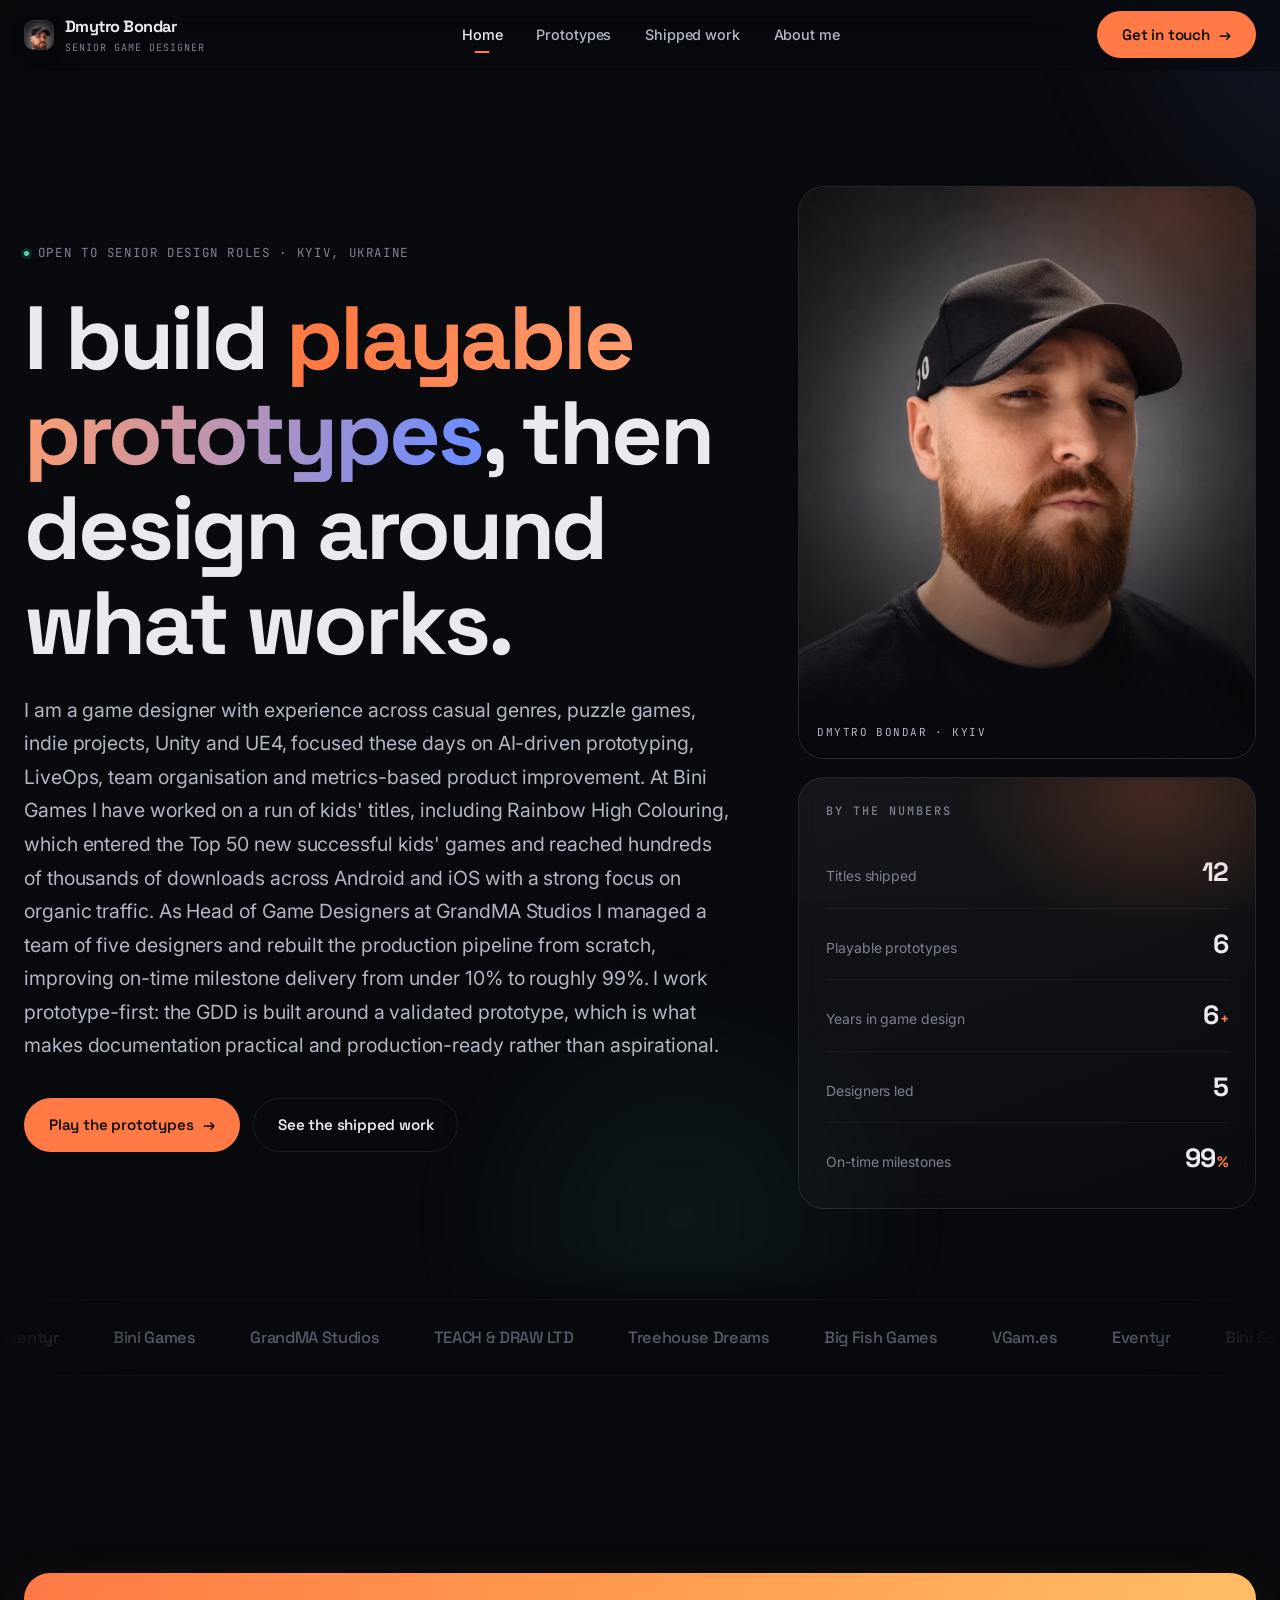
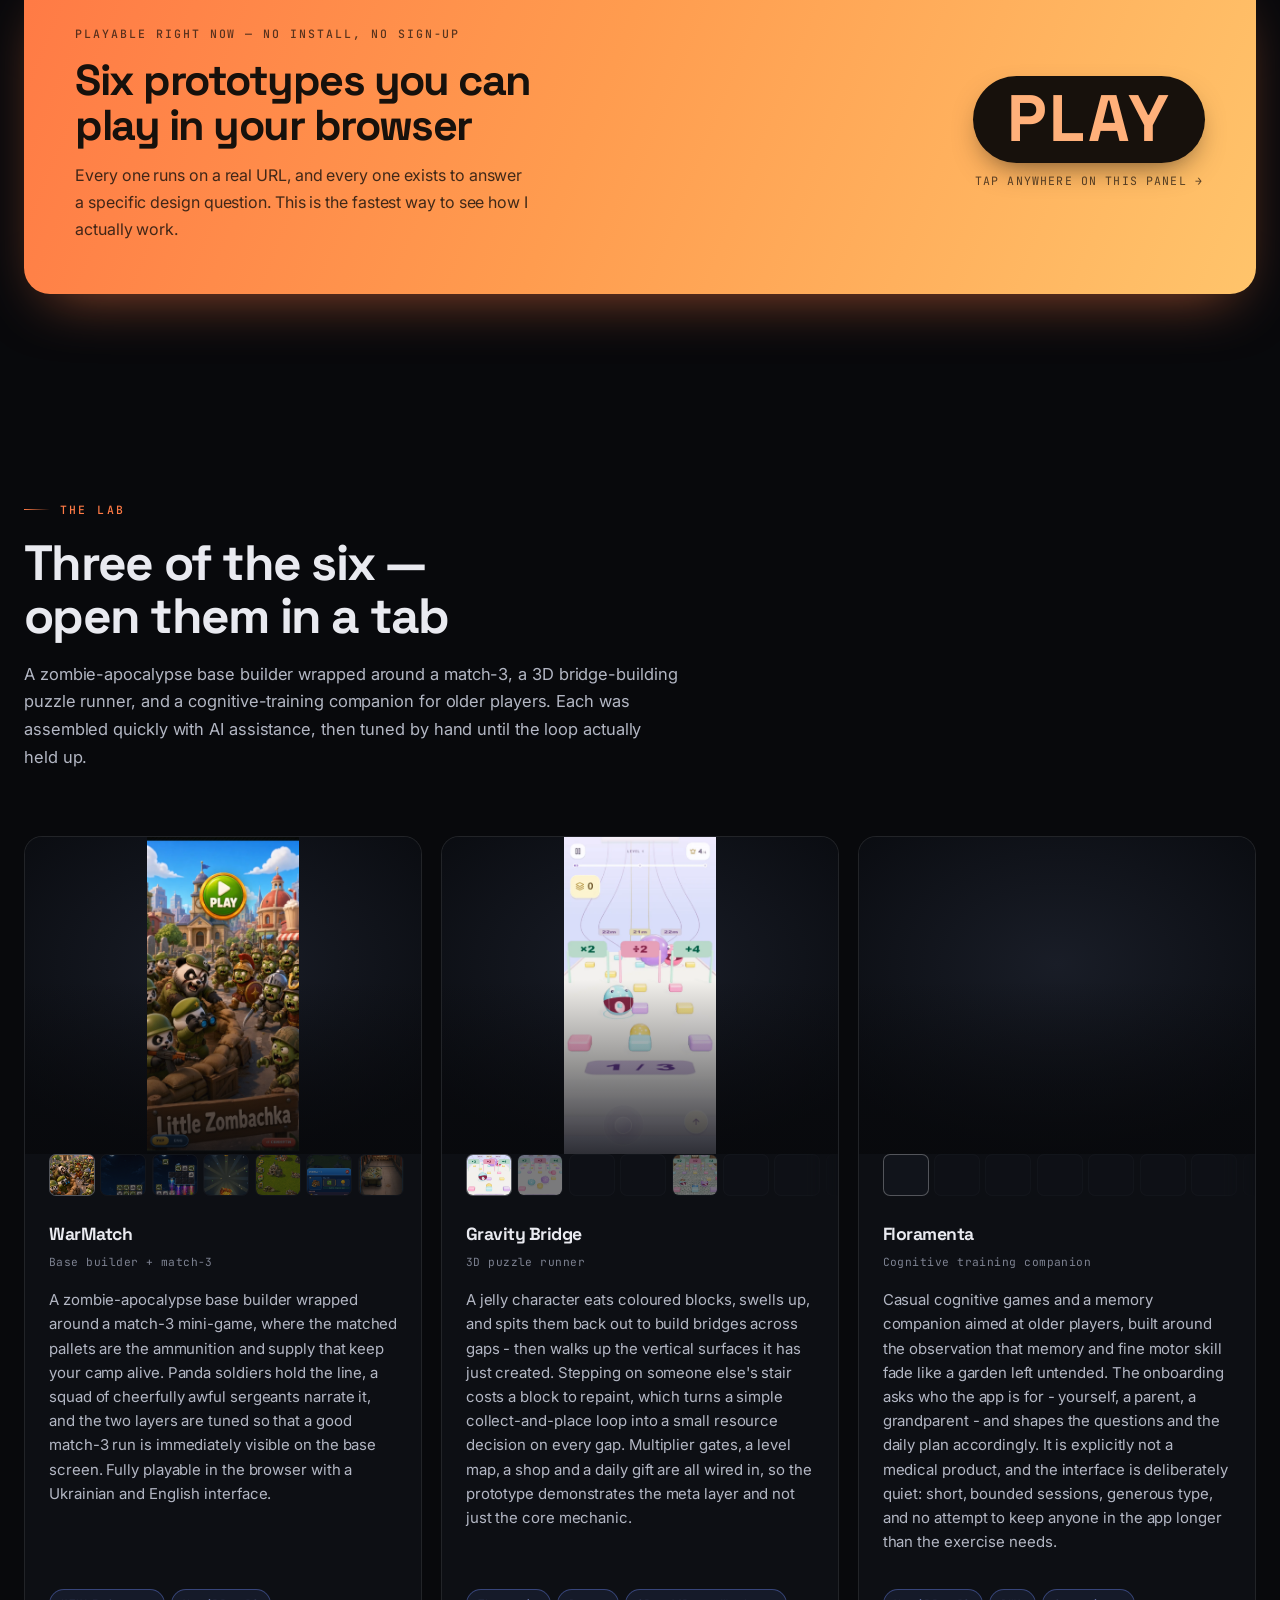
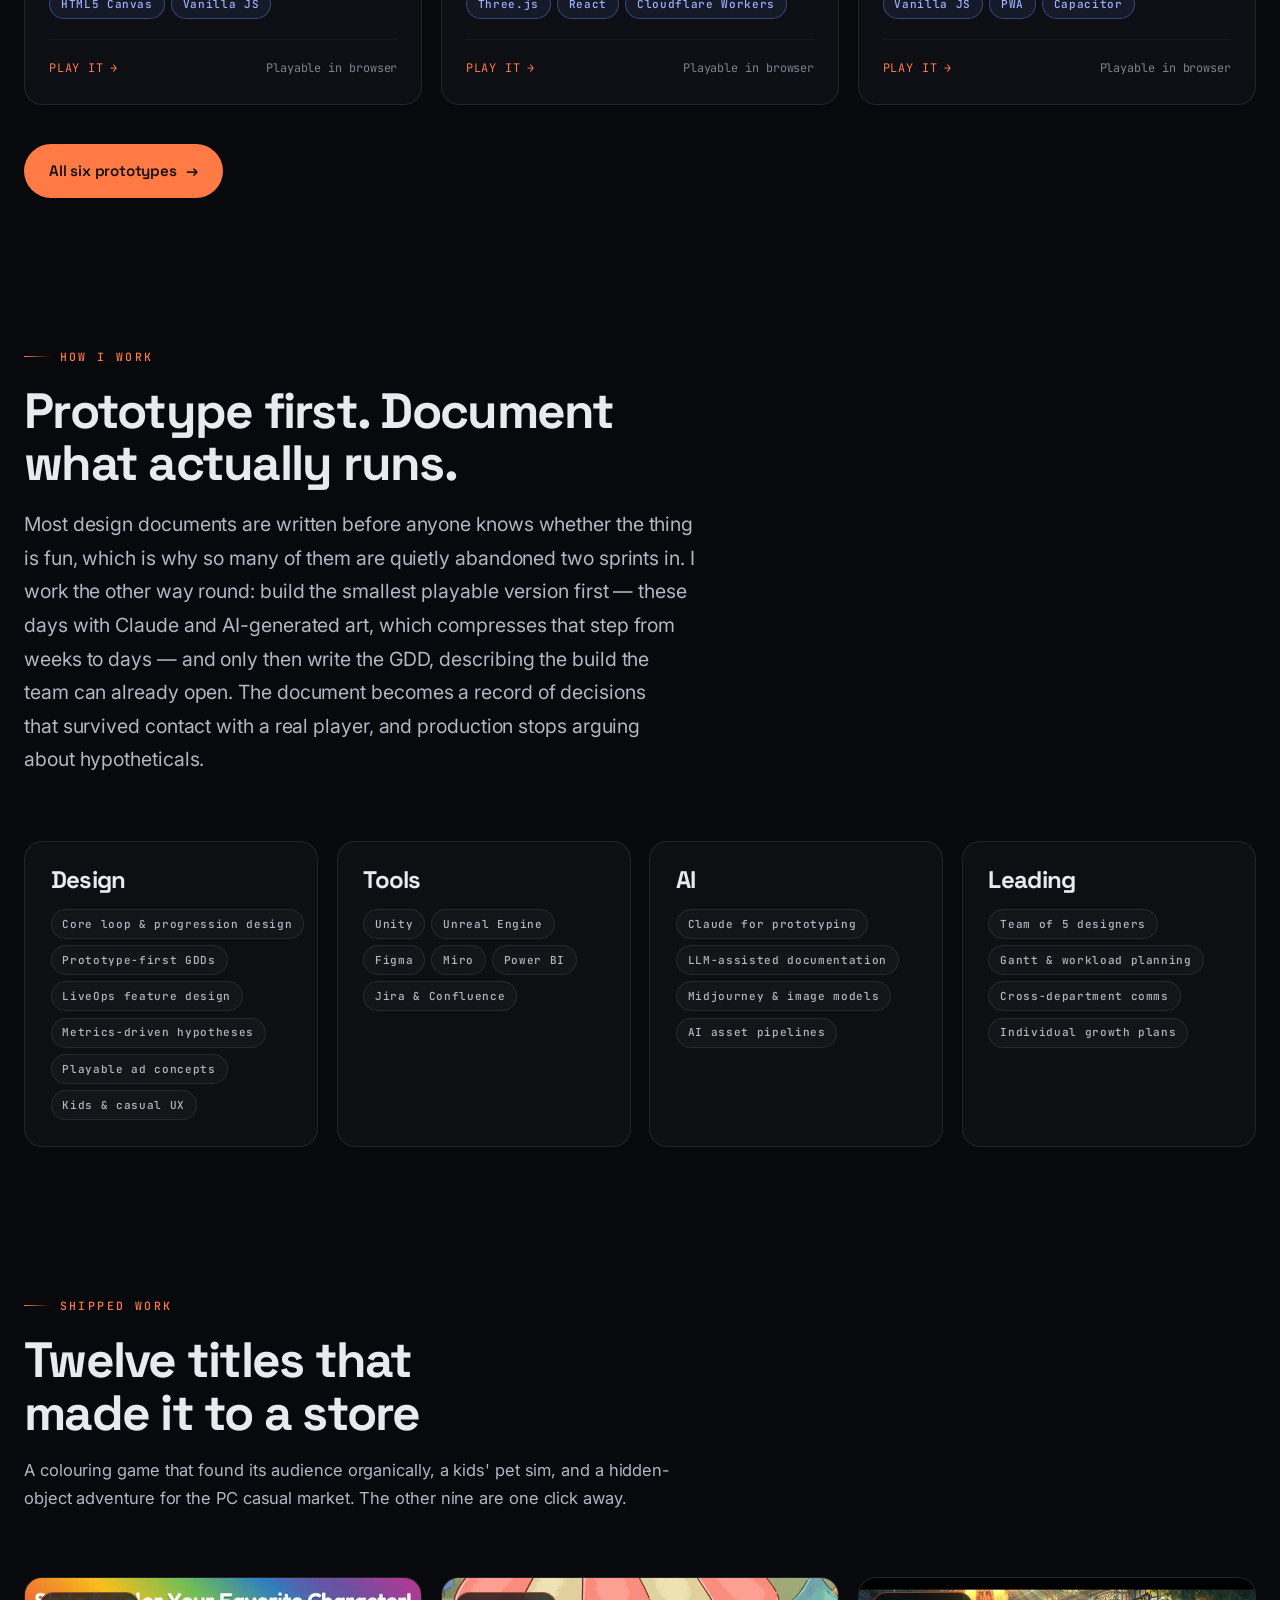
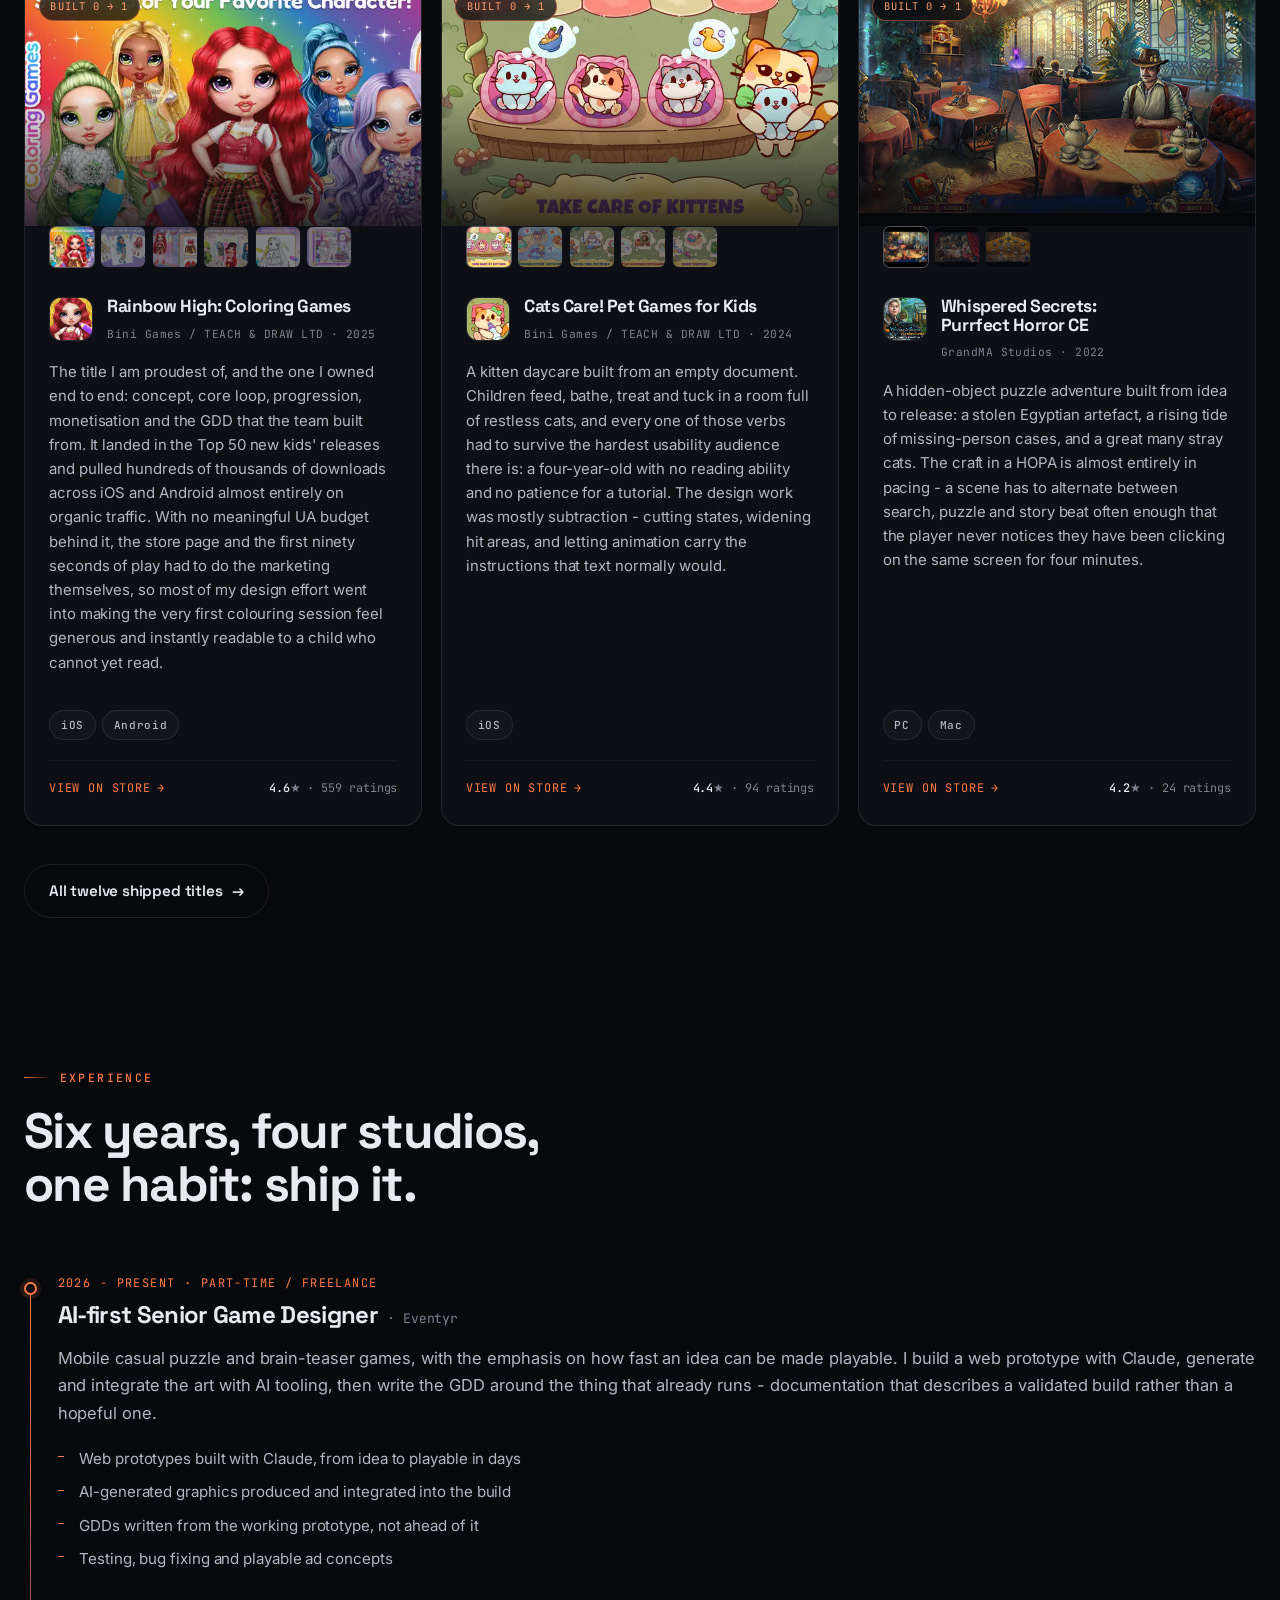
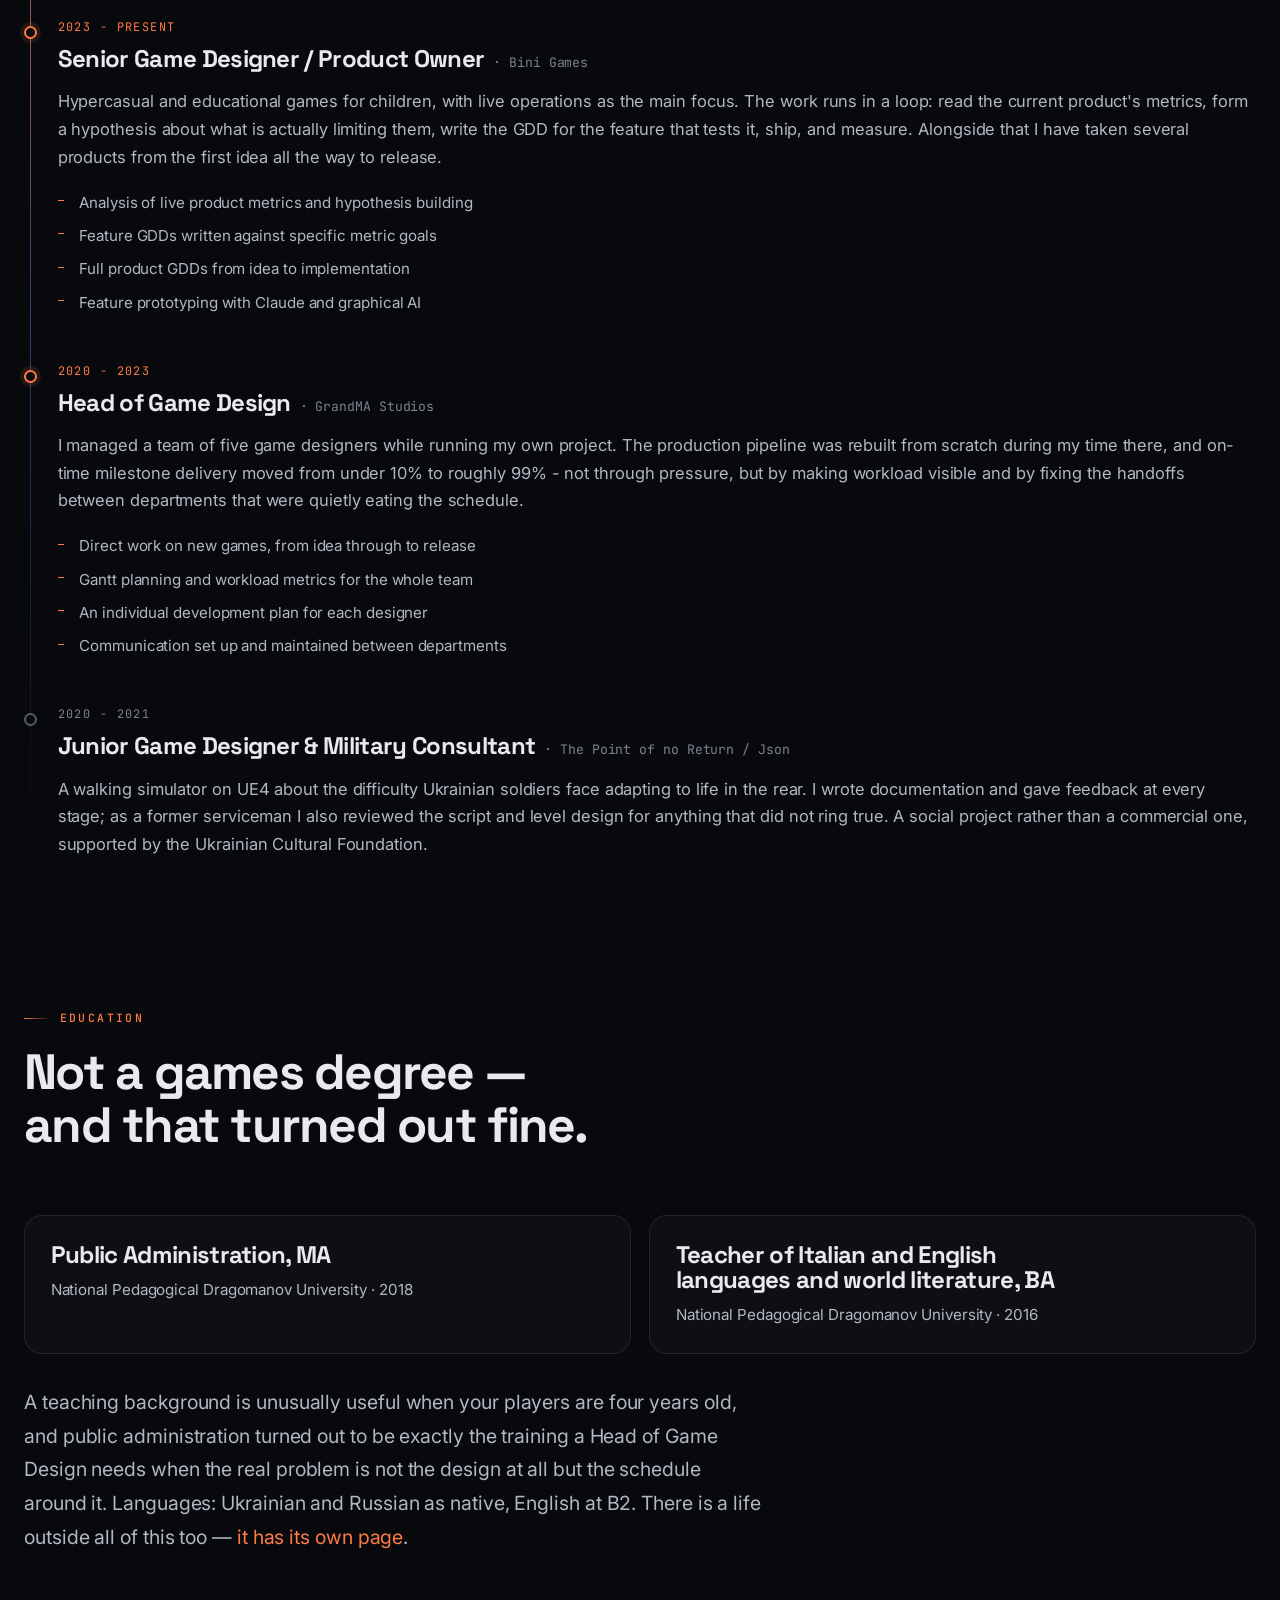
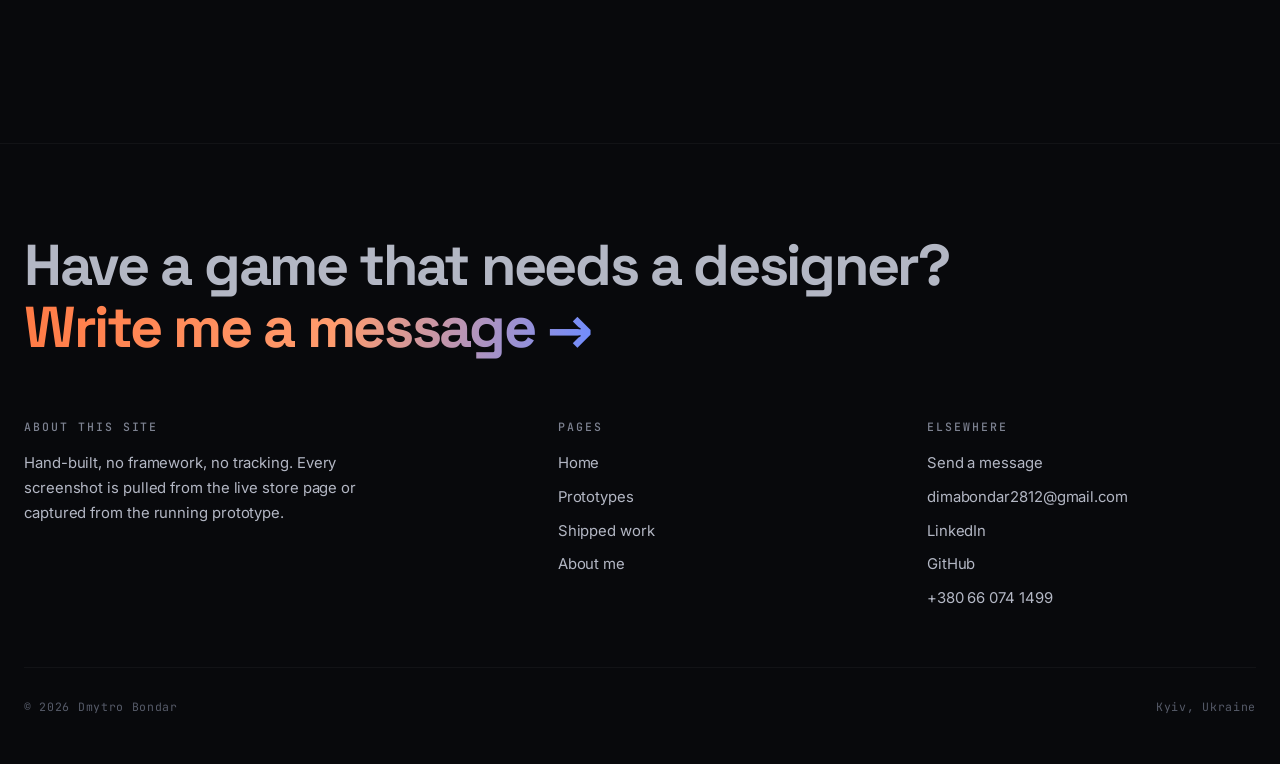
==== commit 8588b5d8: "Big hero portrait, loud tappable PLAY panel, dmytrobondar.pages.dev - Hero: dropped the small avatar" ====
--- a/index.html
+++ b/index.html
@@ -6,17 +6,17 @@
 <title>Dmytro Bondar - Senior Game Designer - AI-first Prototyping &amp; LiveOps</title>
 <meta name="description" content="Senior game designer with 12 shipped titles across casual, kids and puzzle genres. AI-first prototyping, LiveOps and design team leadership.">
 <meta name="author" content="Dmytro Bondar">
-<link rel="canonical" href="https://jotunlegion.github.io/index.html">
+<link rel="canonical" href="https://dmytrobondar.pages.dev/">
 <meta property="og:type" content="website">
 <meta property="og:title" content="Dmytro Bondar - Senior Game Designer - AI-first Prototyping &amp; LiveOps">
 <meta property="og:description" content="Senior game designer with 12 shipped titles across casual, kids and puzzle genres. AI-first prototyping, LiveOps and design team leadership.">
-<meta property="og:url" content="https://jotunlegion.github.io/index.html">
+<meta property="og:url" content="https://dmytrobondar.pages.dev/">
 <meta name="twitter:card" content="summary_large_image">
 <meta name="theme-color" content="#08090c">
 <link rel="icon" type="image/png" sizes="32x32" href="favicon-32.png">
 <link rel="icon" type="image/png" sizes="192x192" href="favicon-192.png">
 <link rel="apple-touch-icon" href="apple-touch-icon.png">
-<meta property="og:image" content="https://jotunlegion.github.io/assets/img/life/avatar.webp">
+<meta property="og:image" content="https://dmytrobondar.pages.dev/assets/img/life/avatar.webp">
 <link rel="preconnect" href="https://fonts.googleapis.com">
 <link rel="preconnect" href="https://fonts.gstatic.com" crossorigin>
 <link href="https://fonts.googleapis.com/css2?family=Inter:wght@400;500;600&family=JetBrains+Mono:wght@400;500&family=Space+Grotesk:wght@500;600;700&display=swap" rel="stylesheet">
@@ -40,15 +40,9 @@
 <section class="hero">
   <div class="shell hero-grid">
     <div>
-      <div class="hero-who" data-reveal>
-        <img src="assets/img/life/avatar.webp" alt="Dmytro Bondar" width="72" height="72" loading="eager" decoding="async">
-        <div>
-          <strong>Dmytro Bondar</strong>
-          <span class="hero-role">
-            <span class="dot" aria-hidden="true"></span> Open to senior design roles
-            <span aria-hidden="true">&middot;</span> Kyiv, Ukraine
-          </span>
-        </div>
+      <div class="hero-role" data-reveal>
+        <span class="dot" aria-hidden="true"></span> Open to senior design roles
+        <span aria-hidden="true">&middot;</span> Kyiv, Ukraine
       </div>
       <h1 data-reveal style="--d:60ms">I build <span class="grad">playable prototypes</span>, then design around what works.</h1>
       <p class="lead" data-reveal style="--d:130ms">
@@ -68,7 +62,12 @@
         <a class="btn ghost" href="work.html">See the shipped work</a>
       </div>
     </div>
-    <aside class="hero-card" data-reveal style="--d:260ms">
+    <div class="hero-side">
+    <figure class="hero-photo" data-reveal style="--d:200ms">
+      <img src="assets/img/life/portrait.webp" alt="Dmytro Bondar" width="600" height="750" loading="eager" decoding="async">
+      <figcaption>Dmytro Bondar &middot; Kyiv</figcaption>
+    </figure>
+    <aside class="hero-card" data-reveal style="--d:300ms">
       <h4>By the numbers</h4>
       <div class="stat-row"><span class="k">Titles shipped</span><span class="v"><span data-count="12">0</span></span></div>
       <div class="stat-row"><span class="k">Playable prototypes</span><span class="v"><span data-count="6">0</span></span></div>
@@ -76,6 +75,7 @@
       <div class="stat-row"><span class="k">Designers led</span><span class="v"><span data-count="5">0</span></span></div>
       <div class="stat-row"><span class="k">On-time milestones</span><span class="v"><span data-count="99">0</span><em>%</em></span></div>
     </aside>
+    </div>
   </div>
 </section>
 
@@ -83,19 +83,22 @@
 
 <section class="section" style="padding-bottom:0">
   <div class="shell">
-    <div class="play-band" data-reveal>
+    <a class="play-band" href="lab.html" data-reveal>
       <div class="play-band-inner">
-        <div>
-          <span class="eyebrow">Playable right now</span>
-          <h2>Six prototypes. No install, no sign-up &mdash; just click and play.</h2>
+        <div class="play-band-text">
+          <span class="play-band-eyebrow">Playable right now &mdash; no install, no sign-up</span>
+          <h2>Six prototypes you can play in your browser</h2>
           <p>
-            Every one of them runs in your browser, and every one exists to answer a specific design
-            question. This is the fastest way to see how I actually work.
+            Every one runs on a real URL, and every one exists to answer a specific design question.
+            This is the fastest way to see how I actually work.
           </p>
         </div>
-        <a class="btn btn-xl" href="lab.html">Play them now <span class="arrow" aria-hidden="true">&rarr;</span></a>
-      </div>
-    </div>
+        <span class="play-band-cta">
+          <span class="play-word">PLAY</span>
+          <span class="play-sub">Tap anywhere on this panel <span aria-hidden="true">&rarr;</span></span>
+        </span>
+      </div>
+    </a>
   </div>
 </section>
 
--- a/assets/css/style.css
+++ b/assets/css/style.css
@@ -501,55 +501,93 @@
 ::-webkit-scrollbar-thumb:hover { background: #343947; }
 
 /* ============================================================
-   12. Play band - the prototypes CTA, deliberately loud
+   12. Play band - the loudest thing on the page, and one big tap target
    ============================================================ */
 .play-band {
+  display: block;
   position: relative;
   margin: clamp(2rem, 5vw, 3.5rem) 0;
+  border-radius: var(--radius-lg);
   overflow: hidden;
-}
+  color: #17110c;
+  background: linear-gradient(112deg, #ff7a45 0%, #ff9c4f 46%, #ffc46b 100%);
+  box-shadow: 0 22px 60px -24px rgba(255,122,69,.62);
+  transition: transform .4s var(--ease-out), box-shadow .4s var(--ease-out);
+}
+.play-band:hover, .play-band:focus-visible {
+  transform: translateY(-4px);
+  box-shadow: 0 34px 78px -24px rgba(255,122,69,.8);
+}
+.play-band:active { transform: translateY(-1px); }
+.play-band:focus-visible { outline: 3px solid #fff; outline-offset: 4px; }
+
+/* a soft light sweeping across on hover, so the panel reads as pressable */
+.play-band::after {
+  content: '';
+  position: absolute; inset: 0;
+  background: linear-gradient(100deg, transparent 30%, rgba(255,255,255,.34) 50%, transparent 70%);
+  transform: translateX(-100%);
+  transition: transform .9s var(--ease-out);
+  pointer-events: none;
+}
+.play-band:hover::after { transform: translateX(100%); }
+@media (prefers-reduced-motion: reduce) { .play-band::after { display: none; } }
+
 .play-band-inner {
   display: grid;
   grid-template-columns: 1fr auto;
   align-items: center;
   gap: clamp(1.5rem, 4vw, 3.5rem);
-  padding: clamp(2rem, 4.5vw, 3.4rem);
-  border: 1px solid rgba(255,122,69,.34);
-  border-radius: var(--radius-lg);
-  background:
-    radial-gradient(90% 130% at 88% 0%, rgba(255,122,69,.2), transparent 62%),
-    radial-gradient(70% 120% at 5% 100%, rgba(111,140,255,.16), transparent 60%),
-    linear-gradient(150deg, rgba(255,255,255,.05), rgba(255,255,255,.014));
-  backdrop-filter: blur(8px);
-}
-@media (max-width: 860px) { .play-band-inner { grid-template-columns: 1fr; } }
-.play-band h2 { font-size: clamp(1.7rem, 3.4vw, 2.5rem); margin-bottom: .9rem; }
-.play-band p { max-width: 54ch; font-size: .99rem; margin: 0; }
-
-.btn-xl {
-  padding: 1.15rem 2.3rem;
-  font-size: 1.12rem;
+  padding: clamp(1.9rem, 4.2vw, 3.2rem);
+}
+@media (max-width: 900px) { .play-band-inner { grid-template-columns: 1fr; } }
+
+.play-band-eyebrow {
+  display: block;
+  font-family: var(--font-mono);
+  font-size: .72rem;
+  font-weight: 500;
+  letter-spacing: .17em;
+  text-transform: uppercase;
+  color: rgba(23,17,12,.72);
+  margin-bottom: .9rem;
+}
+.play-band h2 {
+  font-size: clamp(1.75rem, 3.6vw, 2.7rem);
+  color: #17110c;
+  margin-bottom: .8rem;
+}
+.play-band p {
+  max-width: 52ch;
+  margin: 0;
+  font-size: 1rem;
+  color: rgba(23,17,12,.82);
+}
+
+.play-band-cta { display: grid; justify-items: center; gap: .5rem; }
+.play-word {
+  display: block;
+  padding: .5rem 2.1rem .62rem;
   border-radius: 100px;
-  box-shadow: 0 16px 40px -14px rgba(255,122,69,.7);
+  background: #17110c;
+  color: #ffb07a;
+  font-family: var(--font-display);
+  font-size: clamp(2.5rem, 6vw, 4.1rem);
+  font-weight: 700;
+  letter-spacing: .04em;
+  line-height: 1.05;
+  box-shadow: 0 12px 30px -12px rgba(23,17,12,.7);
+  transition: transform .35s var(--ease-out), color .3s;
+}
+.play-band:hover .play-word { transform: scale(1.045); color: #ffc79c; }
+.play-sub {
+  font-family: var(--font-mono);
+  font-size: .72rem;
+  letter-spacing: .1em;
+  text-transform: uppercase;
+  color: rgba(23,17,12,.72);
   white-space: nowrap;
 }
-.btn-xl:hover { box-shadow: 0 22px 52px -14px rgba(255,122,69,.85); transform: translateY(-3px); }
-/* a slow breathing ring so the eye lands here first */
-.btn-xl::after {
-  content: '';
-  position: absolute; inset: -3px;
-  border-radius: 100px;
-  border: 1px solid rgba(255,122,69,.55);
-  animation: pulse 2.8s var(--ease) infinite;
-  pointer-events: none;
-}
-.btn-xl { position: relative; }
-@keyframes pulse {
-  0%   { transform: scale(1);    opacity: .8; }
-  70%  { transform: scale(1.13); opacity: 0;  }
-  100% { transform: scale(1.13); opacity: 0;  }
-}
-@media (prefers-reduced-motion: reduce) { .btn-xl::after { animation: none; opacity: .5; } }
 
 /* ============================================================
    13. Contact dialog
@@ -696,7 +734,7 @@
 }
 
 /* ============================================================
-   15. Avatar - header mark and the hero identity block
+   15. Avatar mark + hero portrait column
    ============================================================ */
 /* .mark is an <img> now, so the grid/text rules above no longer apply to it. */
 .brand img.mark {
@@ -707,26 +745,48 @@
   background: var(--bg-raise);
 }
 
-.hero-who { display: flex; align-items: center; gap: 1rem; margin-bottom: 1.7rem; }
-.hero-who img {
-  width: 72px; height: 72px; flex: none;
-  border-radius: 50%;
+.hero-side { display: grid; gap: 1.15rem; align-content: center; }
+
+.hero-photo {
+  position: relative;
+  margin: 0;
+  border-radius: var(--radius-lg);
+  overflow: hidden;
+  border: 1px solid var(--line);
+  background: var(--bg-raise);
+  aspect-ratio: 4 / 5;
+}
+.hero-photo img {
+  width: 100%; height: 100%;
   object-fit: cover;
-  border: 1px solid rgba(255,255,255,.16);
-  box-shadow: 0 10px 26px -12px rgba(0,0,0,.95), 0 0 0 4px rgba(255,122,69,.1);
-}
-.hero-who strong {
+  object-position: center 22%;
   display: block;
-  font-family: var(--font-display);
-  font-size: 1.06rem;
-  font-weight: 600;
-  letter-spacing: -.025em;
-  margin-bottom: .18rem;
-}
-/* inside the identity block the role line is inline, not a standalone row */
-.hero-who .hero-role { display: inline-flex; margin-bottom: 0; font-size: .74rem; }
-@media (max-width: 520px) {
-  .hero-who .hero-role { flex-wrap: wrap; }
+  transition: transform .9s var(--ease-out);
+}
+.hero-photo:hover img { transform: scale(1.03); }
+.hero-photo::after {
+  content: '';
+  position: absolute; inset: 0;
+  background:
+    radial-gradient(70% 50% at 82% 4%, rgba(255,122,69,.18), transparent 68%),
+    linear-gradient(180deg, transparent 52%, rgba(8,9,12,.9));
+  pointer-events: none;
+}
+.hero-photo figcaption {
+  position: absolute; left: 1.15rem; right: 1.15rem; bottom: 1rem;
+  z-index: 2;
+  font-family: var(--font-mono);
+  font-size: .69rem;
+  letter-spacing: .13em;
+  text-transform: uppercase;
+  color: var(--text-2);
+}
+
+/* On one column the portrait would eat the fold, so cap and centre it. */
+@media (max-width: 960px) {
+  .hero-side { max-width: 420px; margin-inline: auto; }
+  .hero-photo { aspect-ratio: 3 / 2; }
+  .hero-photo img { object-position: center 18%; }
 }
 
 /* ============================================================
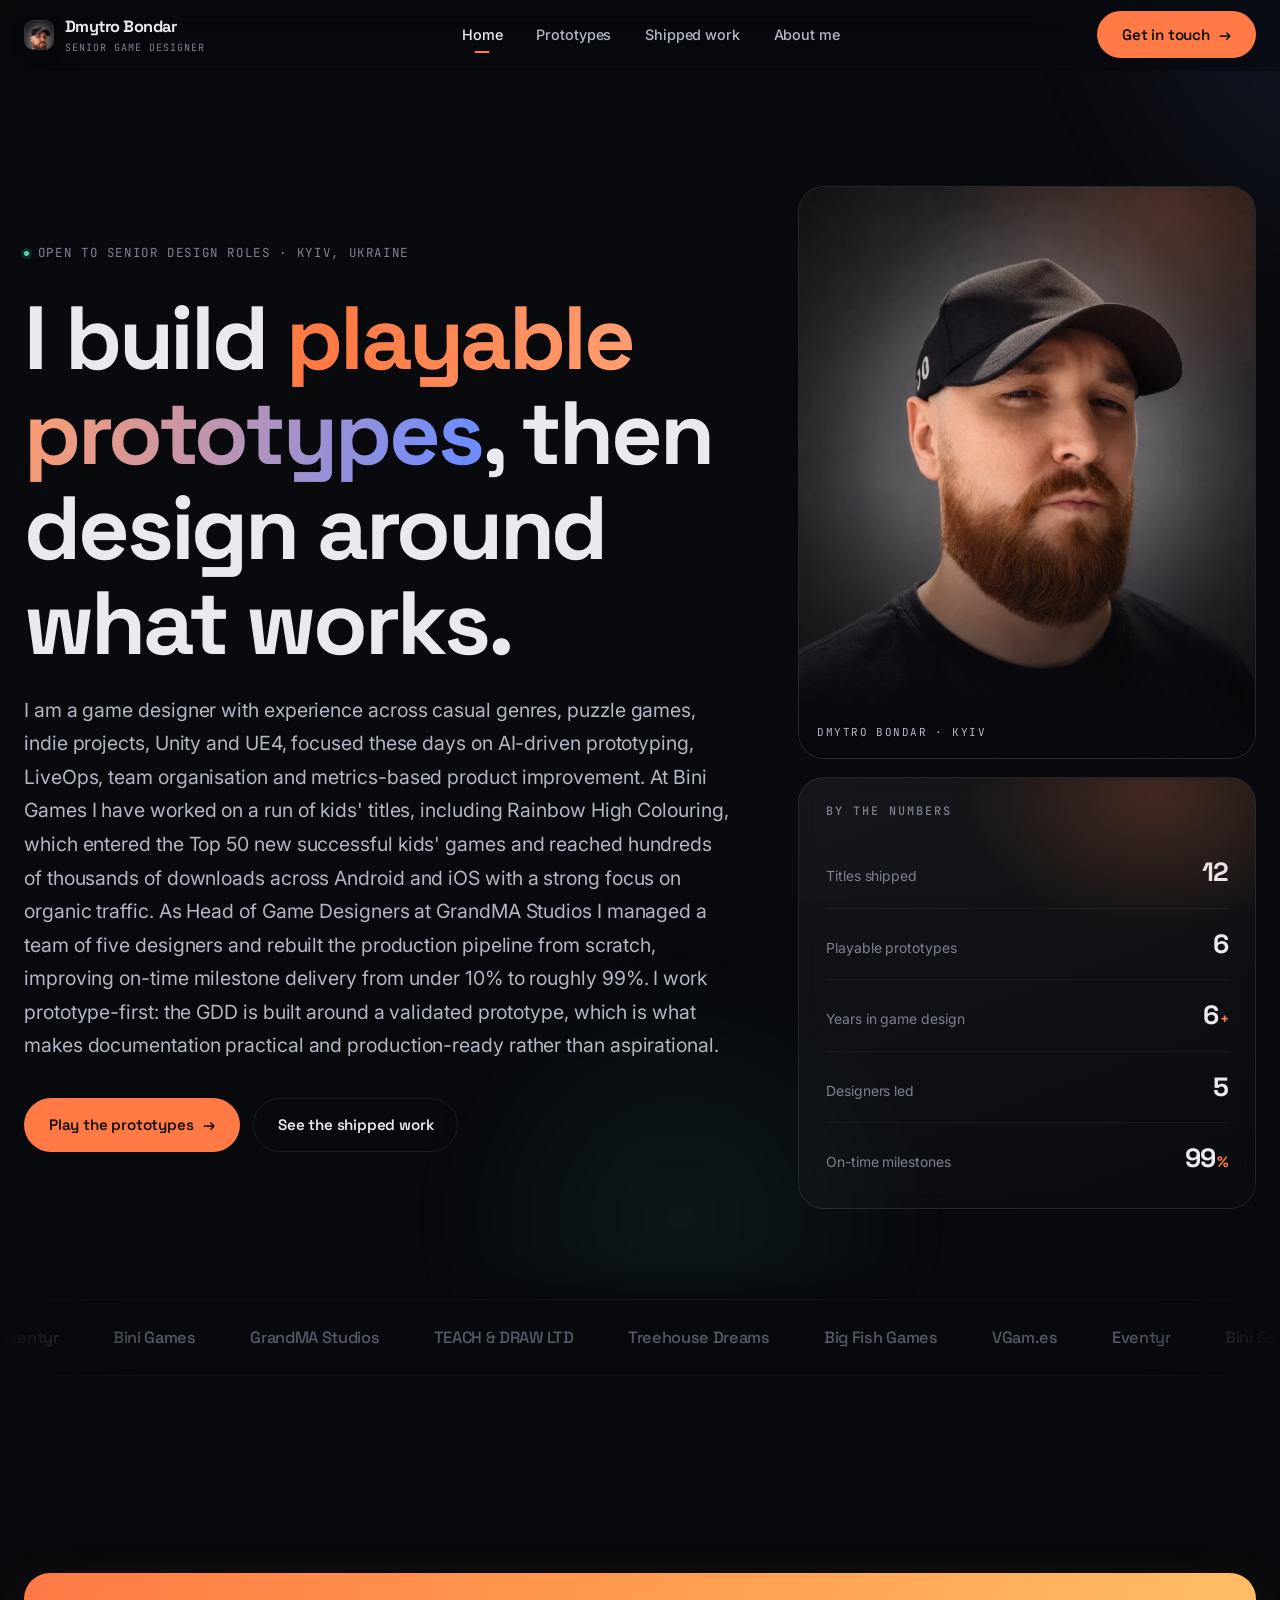
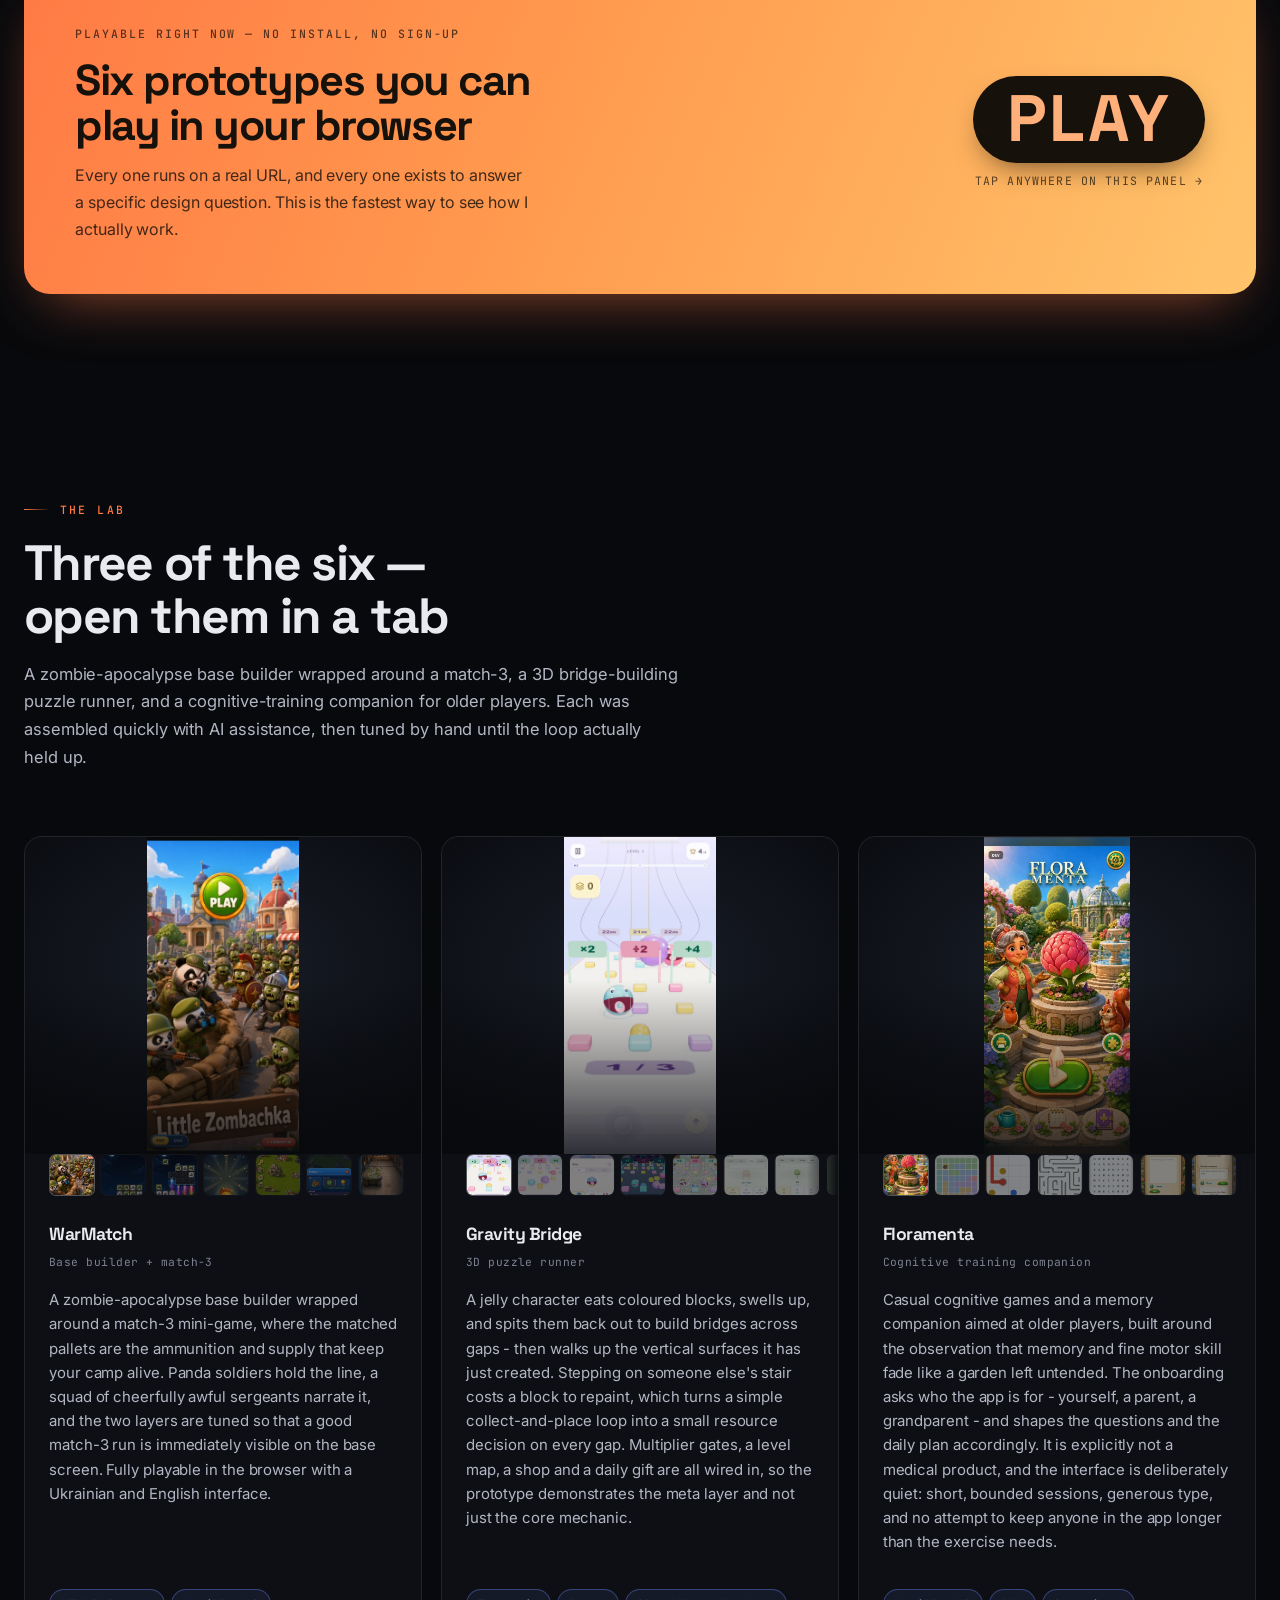
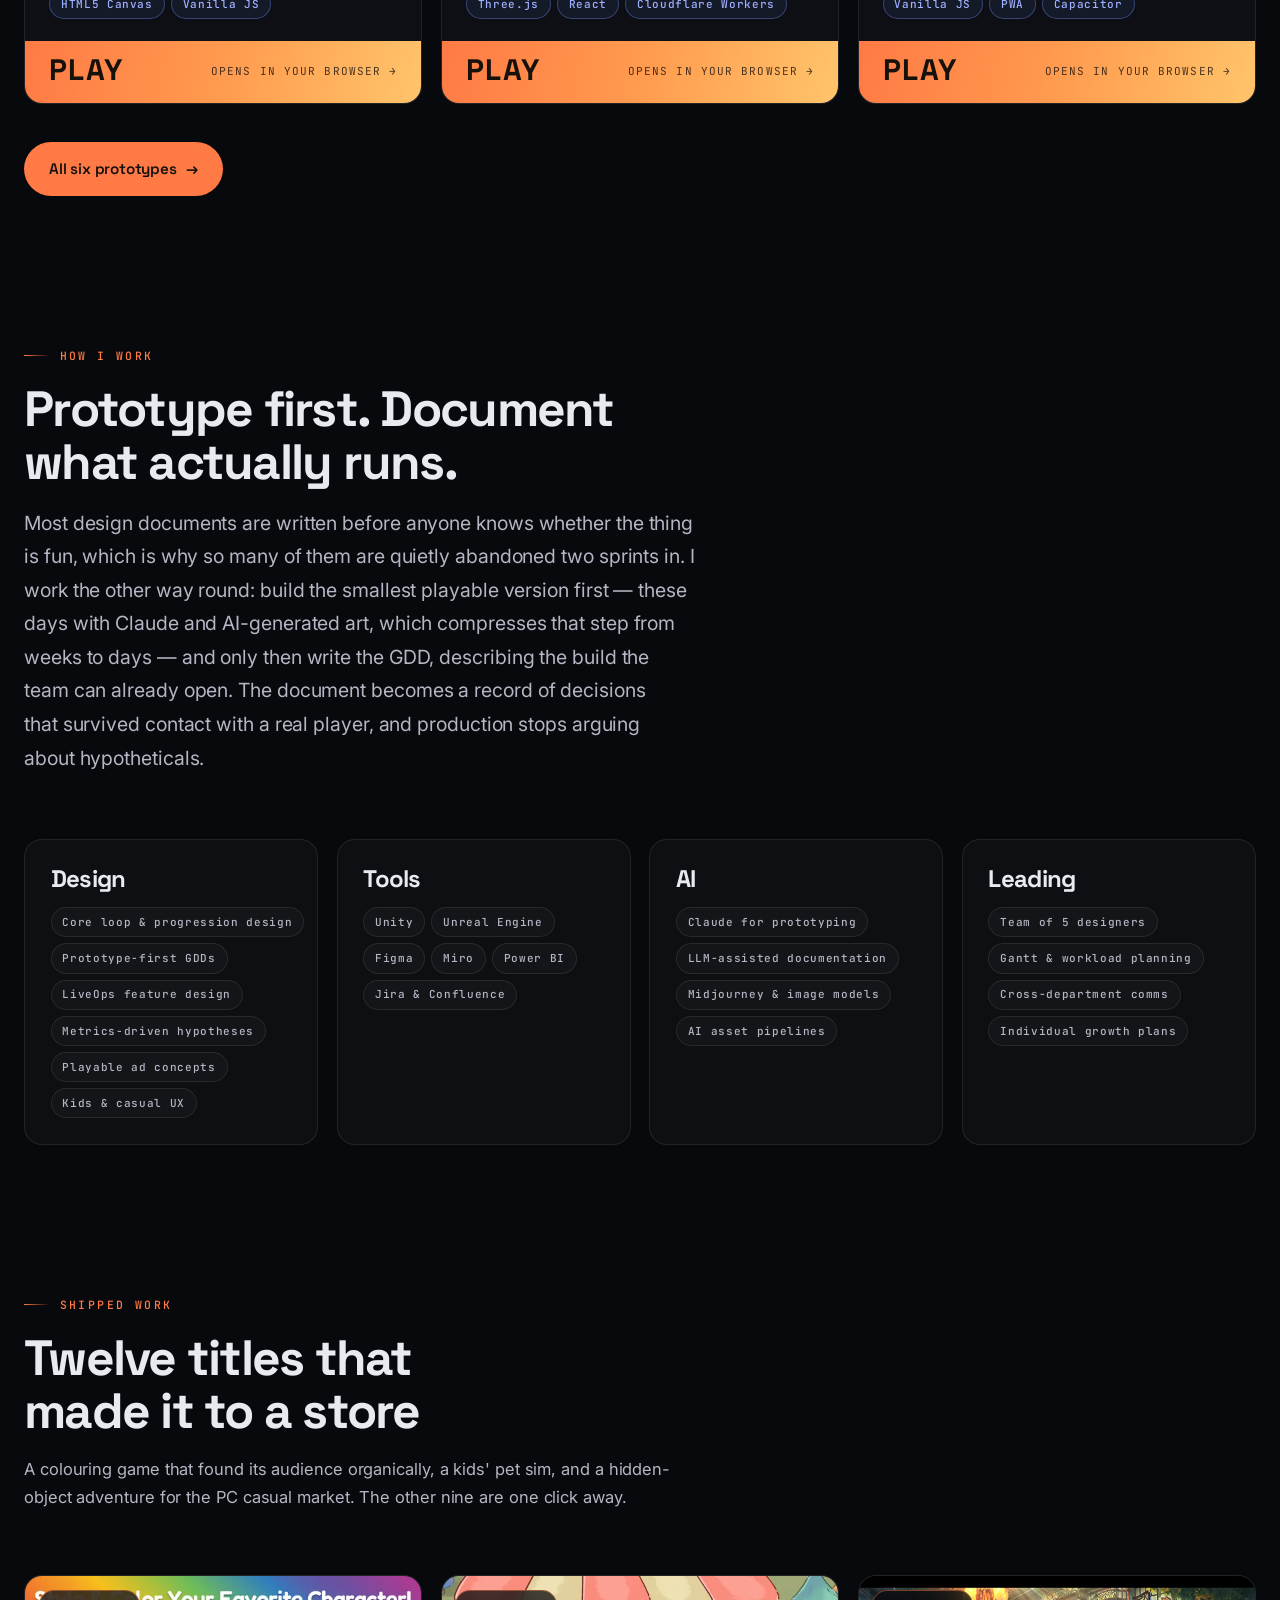
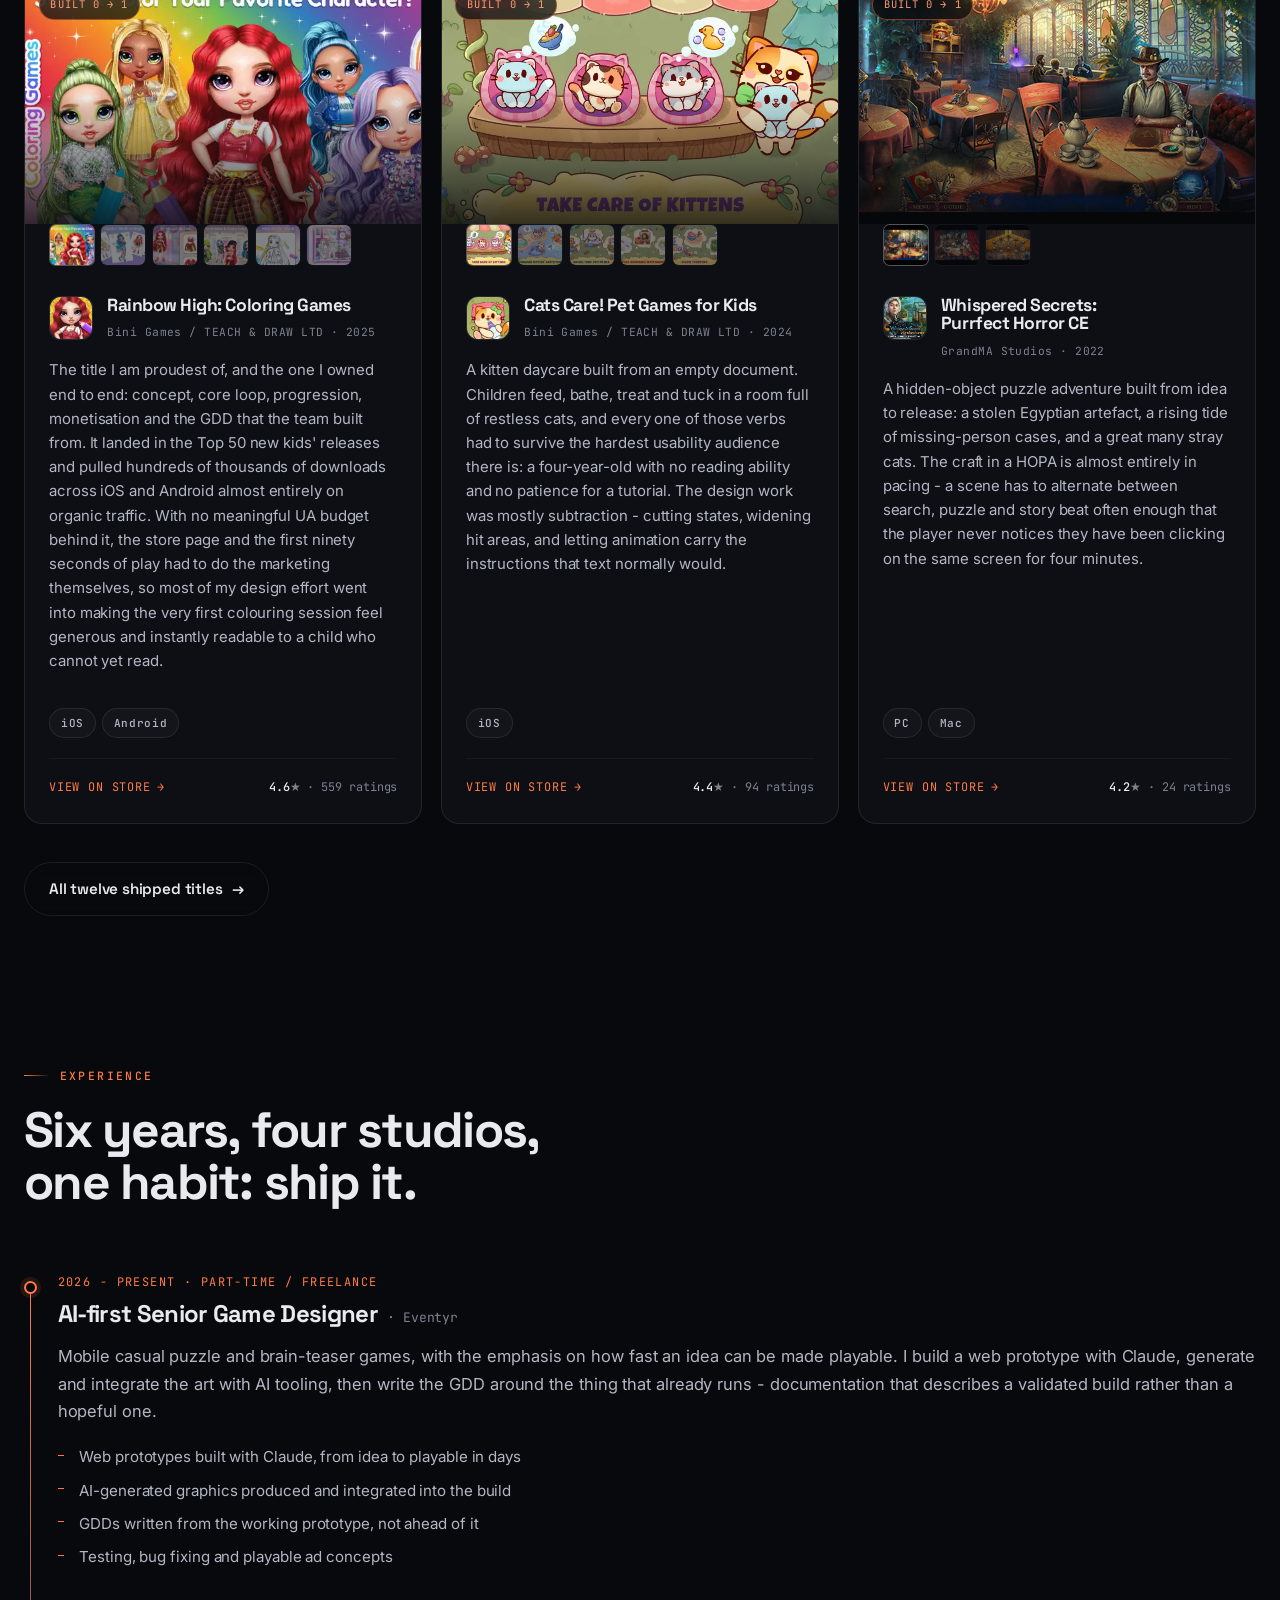
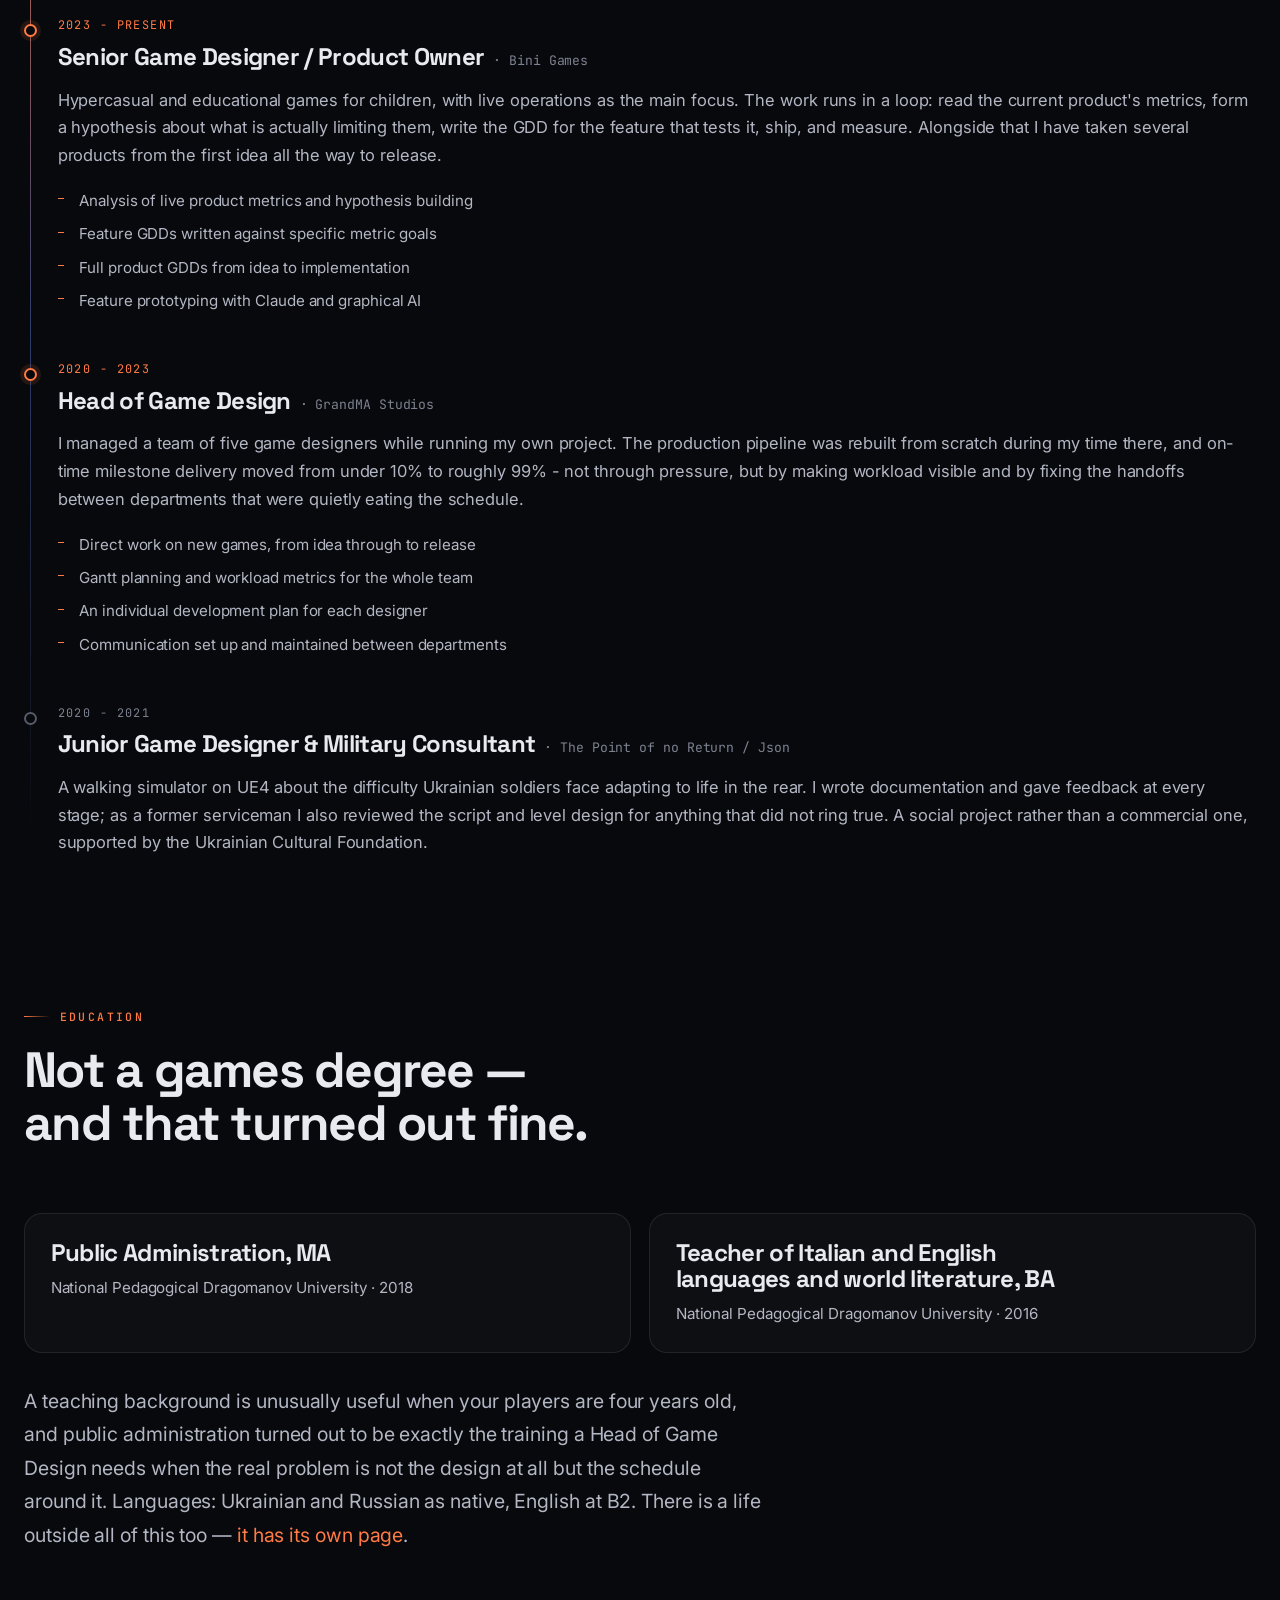
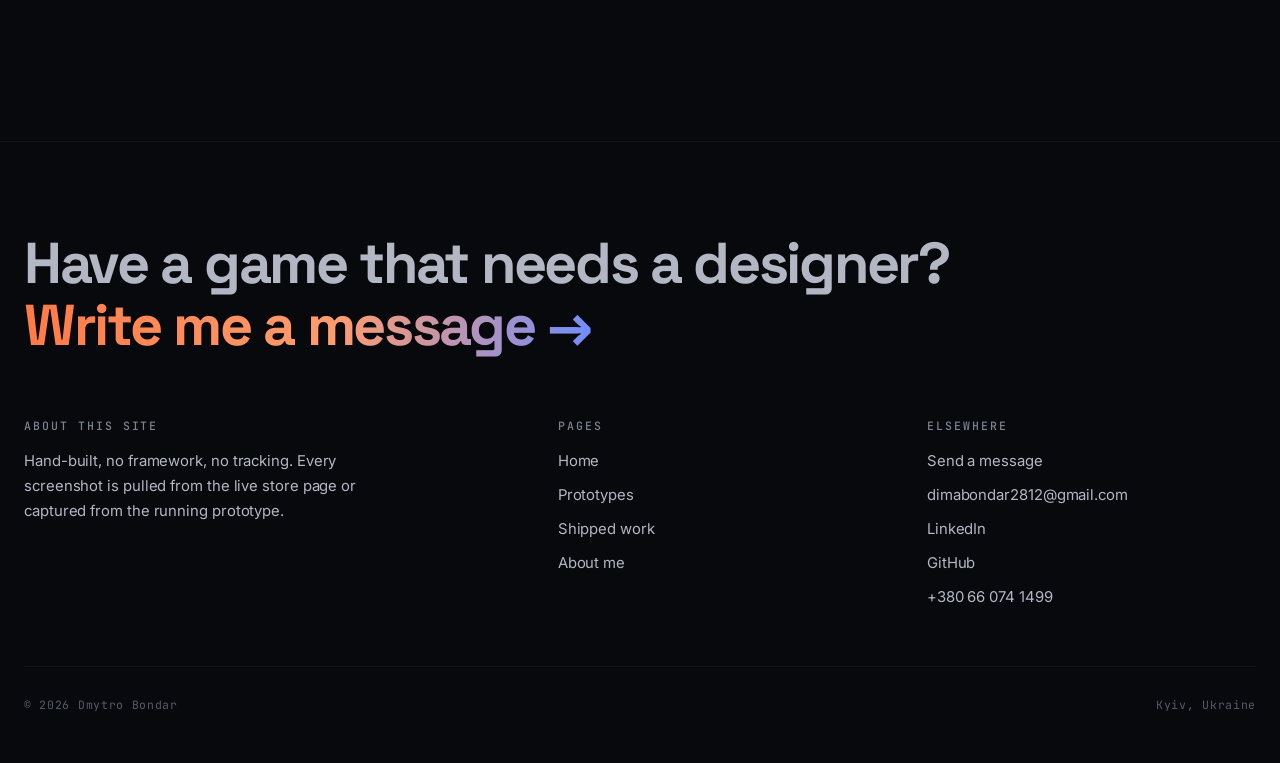
==== commit 3eefa5a9: "Turn each prototype card footer into a full-width PLAY bar The footer used to be a line of small ora" ====
--- a/index.html
+++ b/index.html
@@ -124,10 +124,11 @@
     </div>
     <p>A zombie-apocalypse base builder wrapped around a match-3 mini-game, where the matched pallets are the ammunition and supply that keep your camp alive. Panda soldiers hold the line, a squad of cheerfully awful sergeants narrate it, and the two layers are tuned so that a good match-3 run is immediately visible on the base screen. Fully playable in the browser with a Ukrainian and English interface.</p>
     <div class="proj-tags"><span class="tag cool">HTML5 Canvas</span><span class="tag cool">Vanilla JS</span></div>
-    <div class="proj-foot">
-      <a class="proj-link" href="https://warmatch.pages.dev" target="_blank" rel="noopener">Play it <span aria-hidden="true">&rarr;</span></a>
-      <span class="proj-rating">Playable in browser</span>
-    </div>
+    <a class="proj-play" href="https://warmatch.pages.dev" target="_blank" rel="noopener"
+       aria-label="Play WarMatch in your browser">
+      <span class="proj-play-word">PLAY</span>
+      <span class="proj-play-sub">Opens in your browser <span aria-hidden="true">&rarr;</span></span>
+    </a>
   </div>
 </article>
 <article class="proj" data-reveal data-reveal-group="hp">
@@ -140,10 +141,11 @@
     </div>
     <p>A jelly character eats coloured blocks, swells up, and spits them back out to build bridges across gaps - then walks up the vertical surfaces it has just created. Stepping on someone else&#x27;s stair costs a block to repaint, which turns a simple collect-and-place loop into a small resource decision on every gap. Multiplier gates, a level map, a shop and a daily gift are all wired in, so the prototype demonstrates the meta layer and not just the core mechanic.</p>
     <div class="proj-tags"><span class="tag cool">Three.js</span><span class="tag cool">React</span><span class="tag cool">Cloudflare Workers</span></div>
-    <div class="proj-foot">
-      <a class="proj-link" href="https://gravity-bridge.dimabondar2812.workers.dev" target="_blank" rel="noopener">Play it <span aria-hidden="true">&rarr;</span></a>
-      <span class="proj-rating">Playable in browser</span>
-    </div>
+    <a class="proj-play" href="https://gravity-bridge.dimabondar2812.workers.dev" target="_blank" rel="noopener"
+       aria-label="Play Gravity Bridge in your browser">
+      <span class="proj-play-word">PLAY</span>
+      <span class="proj-play-sub">Opens in your browser <span aria-hidden="true">&rarr;</span></span>
+    </a>
   </div>
 </article>
 <article class="proj" data-reveal data-reveal-group="hp">
@@ -156,10 +158,11 @@
     </div>
     <p>Casual cognitive games and a memory companion aimed at older players, built around the observation that memory and fine motor skill fade like a garden left untended. The onboarding asks who the app is for - yourself, a parent, a grandparent - and shapes the questions and the daily plan accordingly. It is explicitly not a medical product, and the interface is deliberately quiet: short, bounded sessions, generous type, and no attempt to keep anyone in the app longer than the exercise needs.</p>
     <div class="proj-tags"><span class="tag cool">Vanilla JS</span><span class="tag cool">PWA</span><span class="tag cool">Capacitor</span></div>
-    <div class="proj-foot">
-      <a class="proj-link" href="https://floramenta.pages.dev/" target="_blank" rel="noopener">Play it <span aria-hidden="true">&rarr;</span></a>
-      <span class="proj-rating">Playable in browser</span>
-    </div>
+    <a class="proj-play" href="https://floramenta.pages.dev/" target="_blank" rel="noopener"
+       aria-label="Play Floramenta in your browser">
+      <span class="proj-play-word">PLAY</span>
+      <span class="proj-play-sub">Opens in your browser <span aria-hidden="true">&rarr;</span></span>
+    </a>
   </div>
 </article></div>
     <div style="margin-top:2.4rem" data-reveal>
--- a/assets/css/style.css
+++ b/assets/css/style.css
@@ -811,3 +811,48 @@
 /* Portrait phone captures need a taller frame, or they float in dead space. */
 .proj-shot.portrait { aspect-ratio: 5 / 4; }
 .proj-shot.portrait img { object-position: center top; }
+
+/* ============================================================
+   17. Prototype card footer - the play bar
+   ============================================================ */
+/* The old footer was a line of small orange text that read as a caption. This
+   is the whole bottom of the card: bright, full-bleed, one big tap target. */
+.proj-play {
+  display: flex;
+  align-items: center;
+  justify-content: space-between;
+  gap: 1rem;
+  margin: 1.35rem -1.5rem -1.6rem;          /* cancel .proj-body padding */
+  padding: .95rem 1.5rem 1.05rem;
+  color: #17110c;
+  background: linear-gradient(104deg, #ff7a45 0%, #ff9c4f 52%, #ffc46b 100%);
+  transition: filter .28s var(--ease), padding .28s var(--ease-out);
+}
+.proj-play:hover, .proj-play:focus-visible { filter: brightness(1.09) saturate(1.05); }
+.proj-play:focus-visible { outline: 3px solid #fff; outline-offset: -3px; }
+.proj-play:active { filter: brightness(.96); }
+
+.proj-play-word {
+  font-family: var(--font-display);
+  font-size: 1.85rem;
+  font-weight: 700;
+  letter-spacing: .05em;
+  line-height: 1;
+  color: #17110c;
+}
+.proj-play-sub {
+  font-family: var(--font-mono);
+  font-size: .69rem;
+  letter-spacing: .1em;
+  text-transform: uppercase;
+  color: rgba(23,17,12,.78);
+  text-align: right;
+}
+/* the arrow nudges on hover, the usual "this goes somewhere" cue */
+.proj-play-sub span { display: inline-block; transition: transform .28s var(--ease-out); }
+.proj-play:hover .proj-play-sub span { transform: translateX(4px); }
+
+@media (max-width: 420px) {
+  .proj-play { flex-direction: column; align-items: flex-start; gap: .3rem; }
+  .proj-play-sub { text-align: left; }
+}
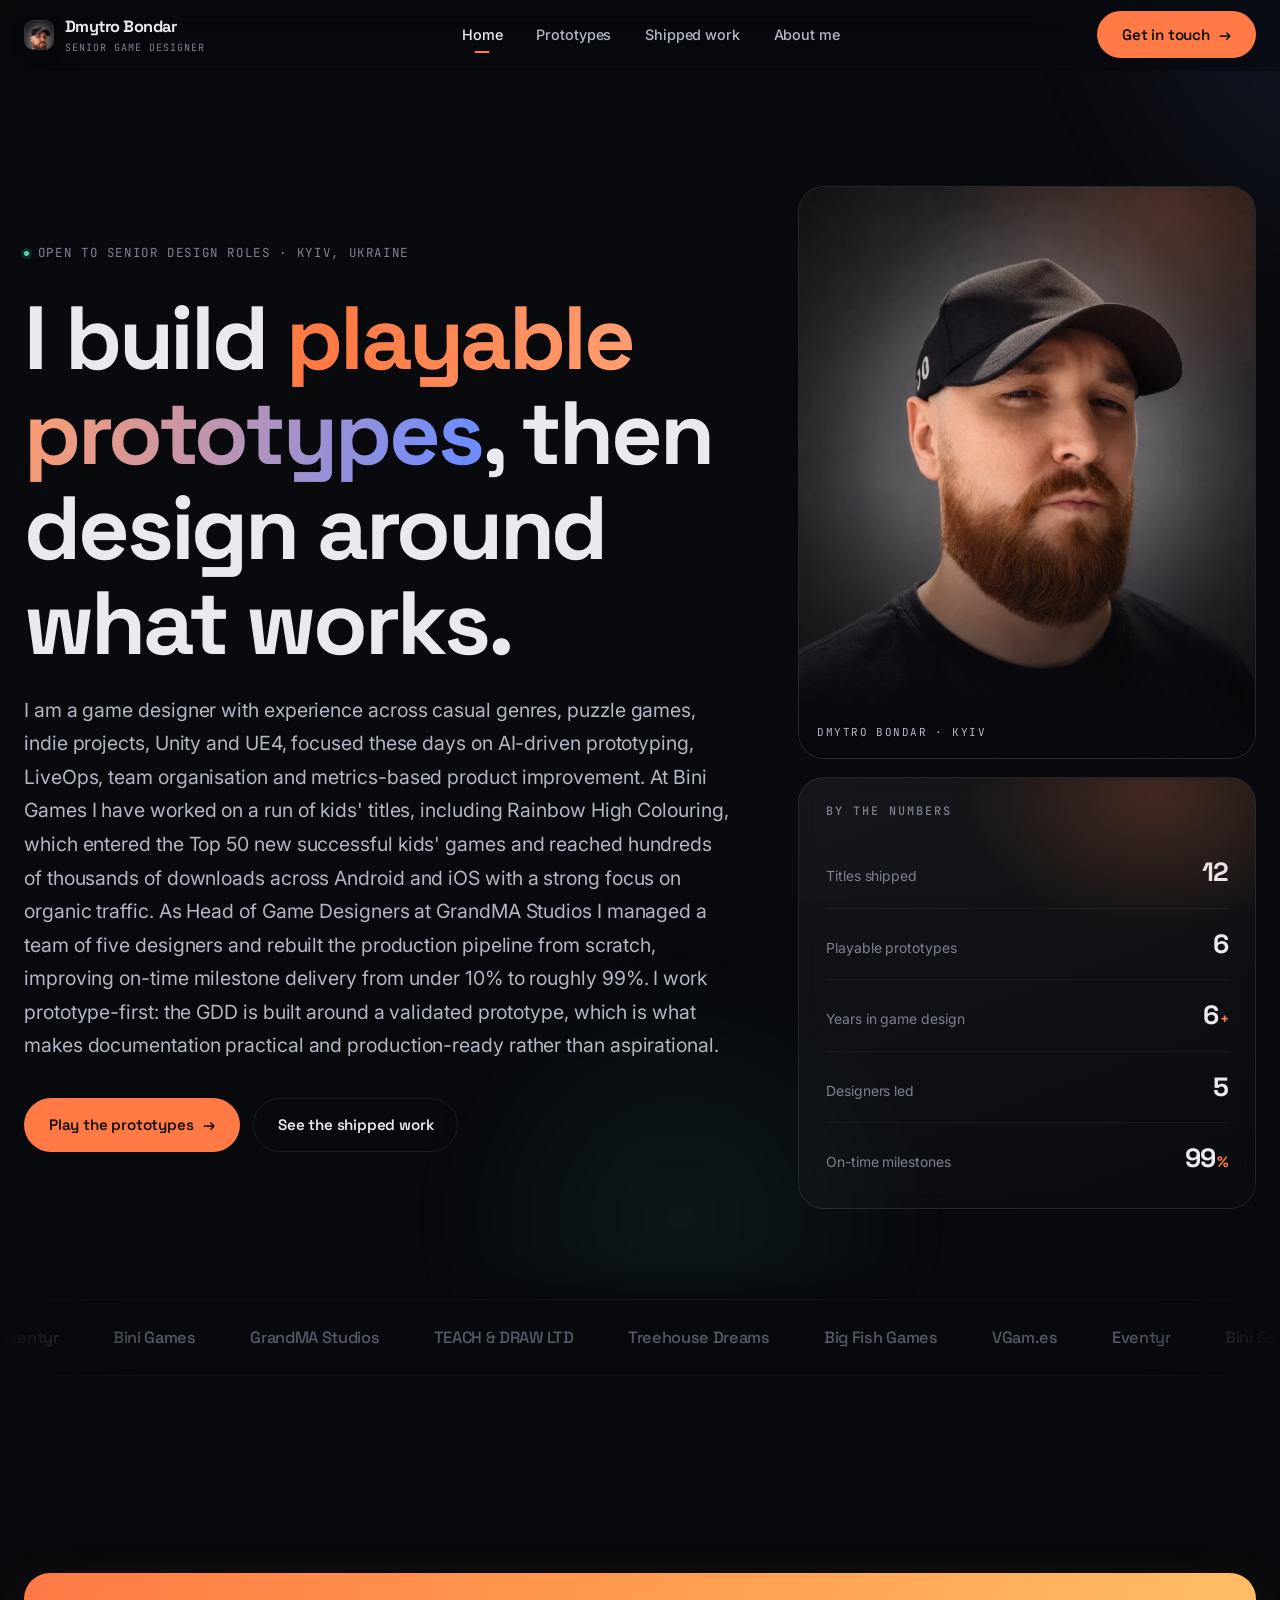
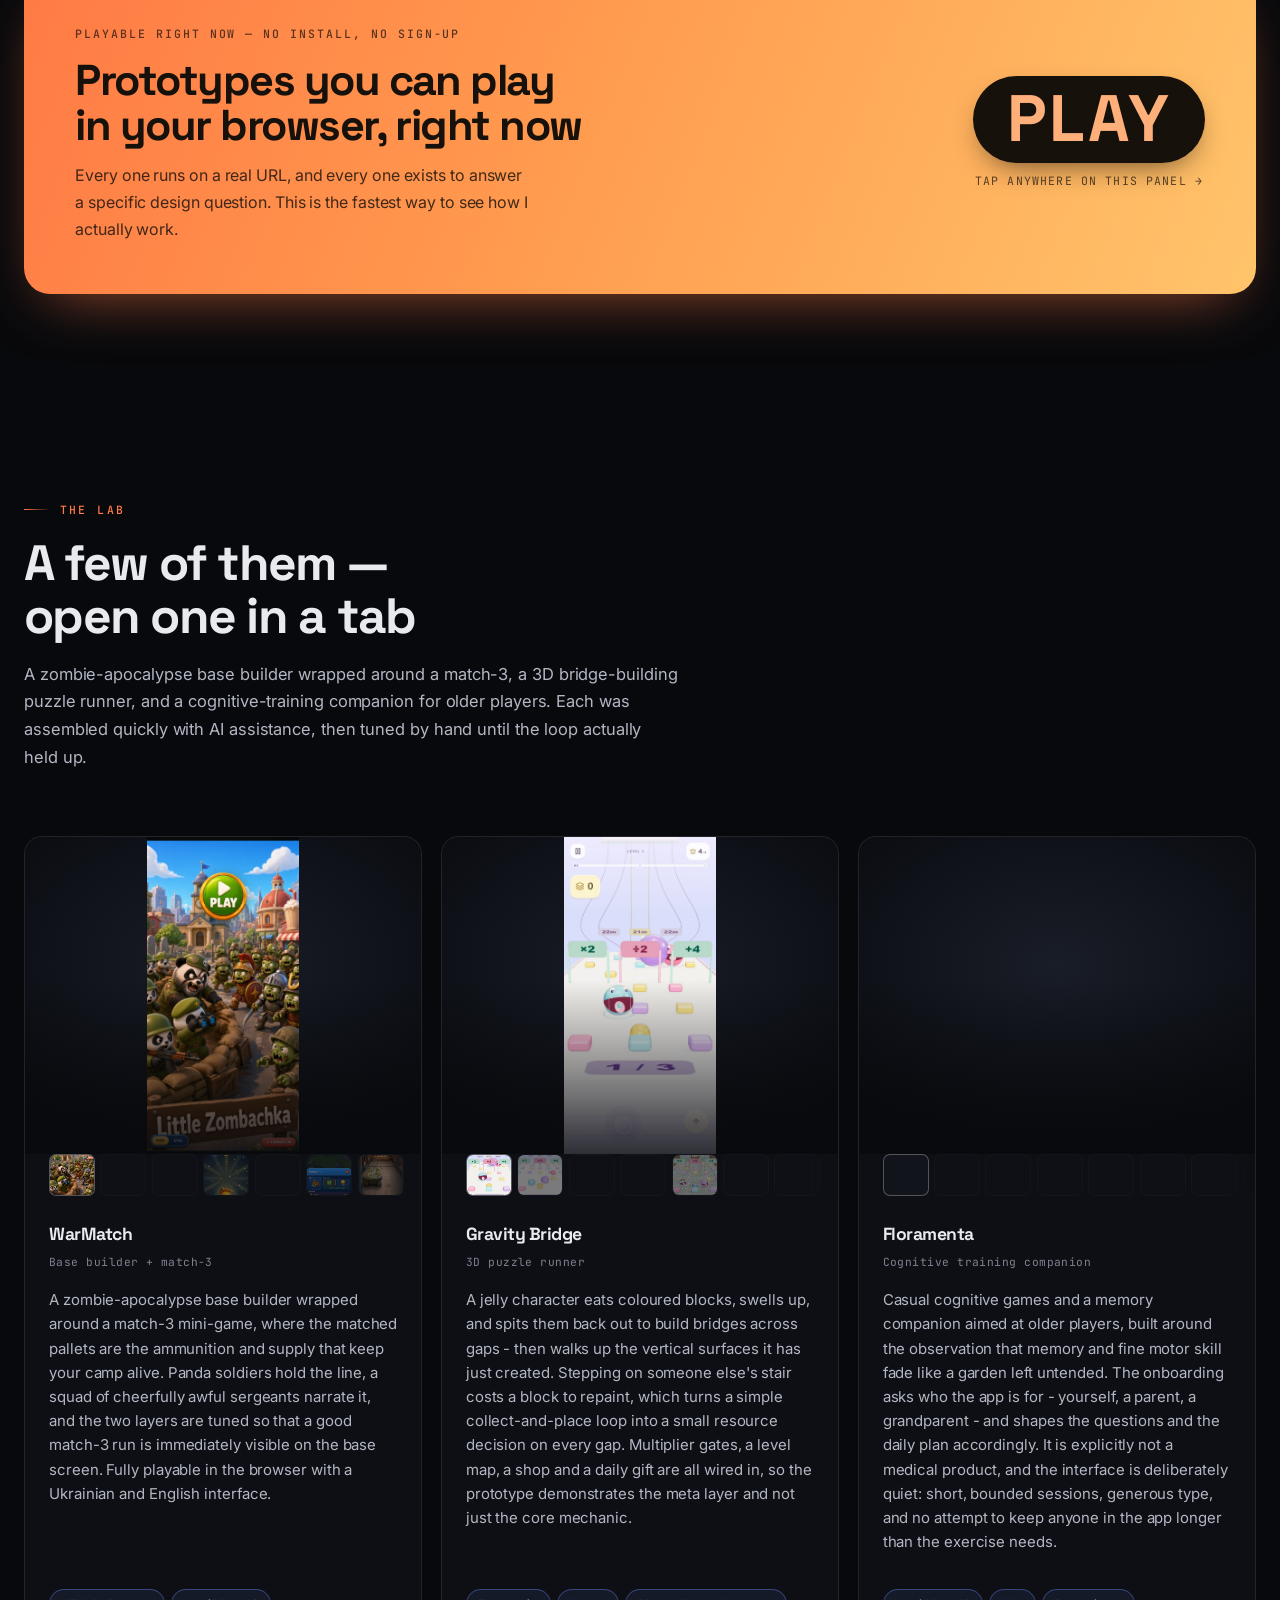
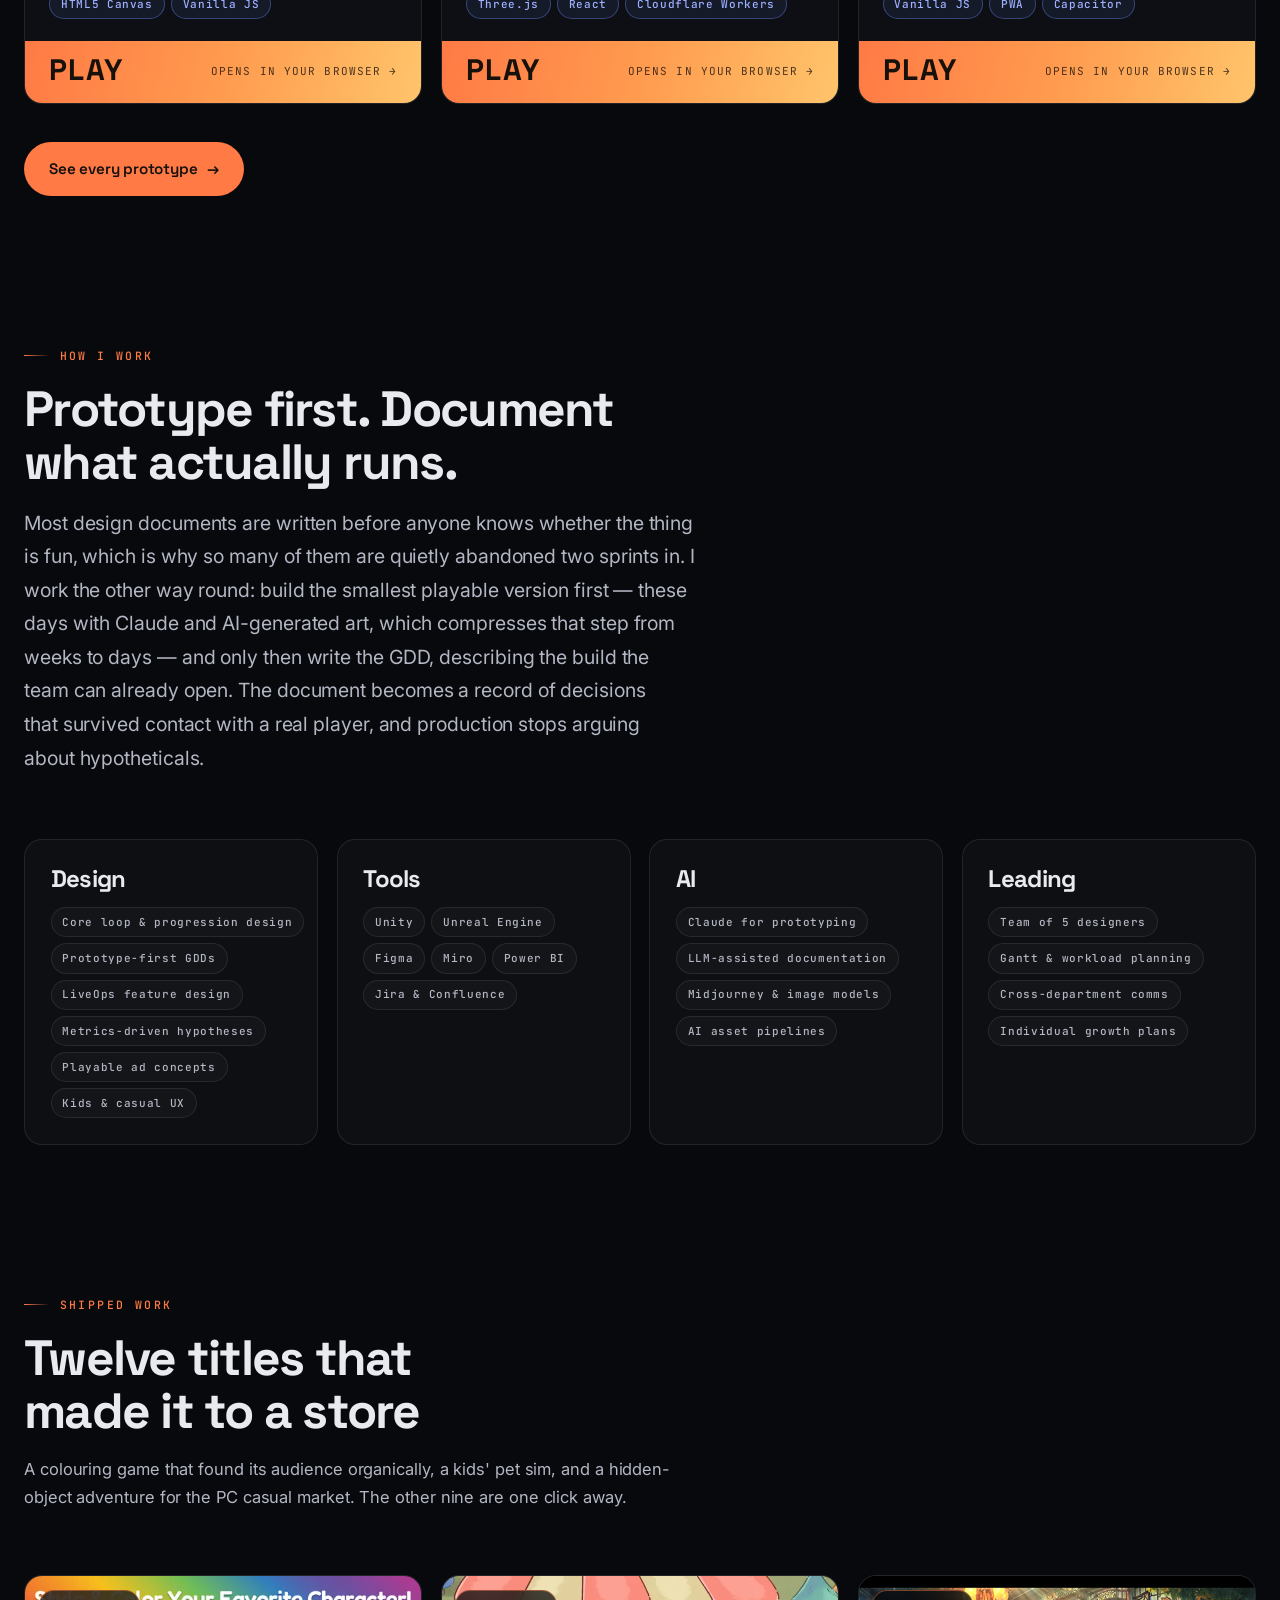
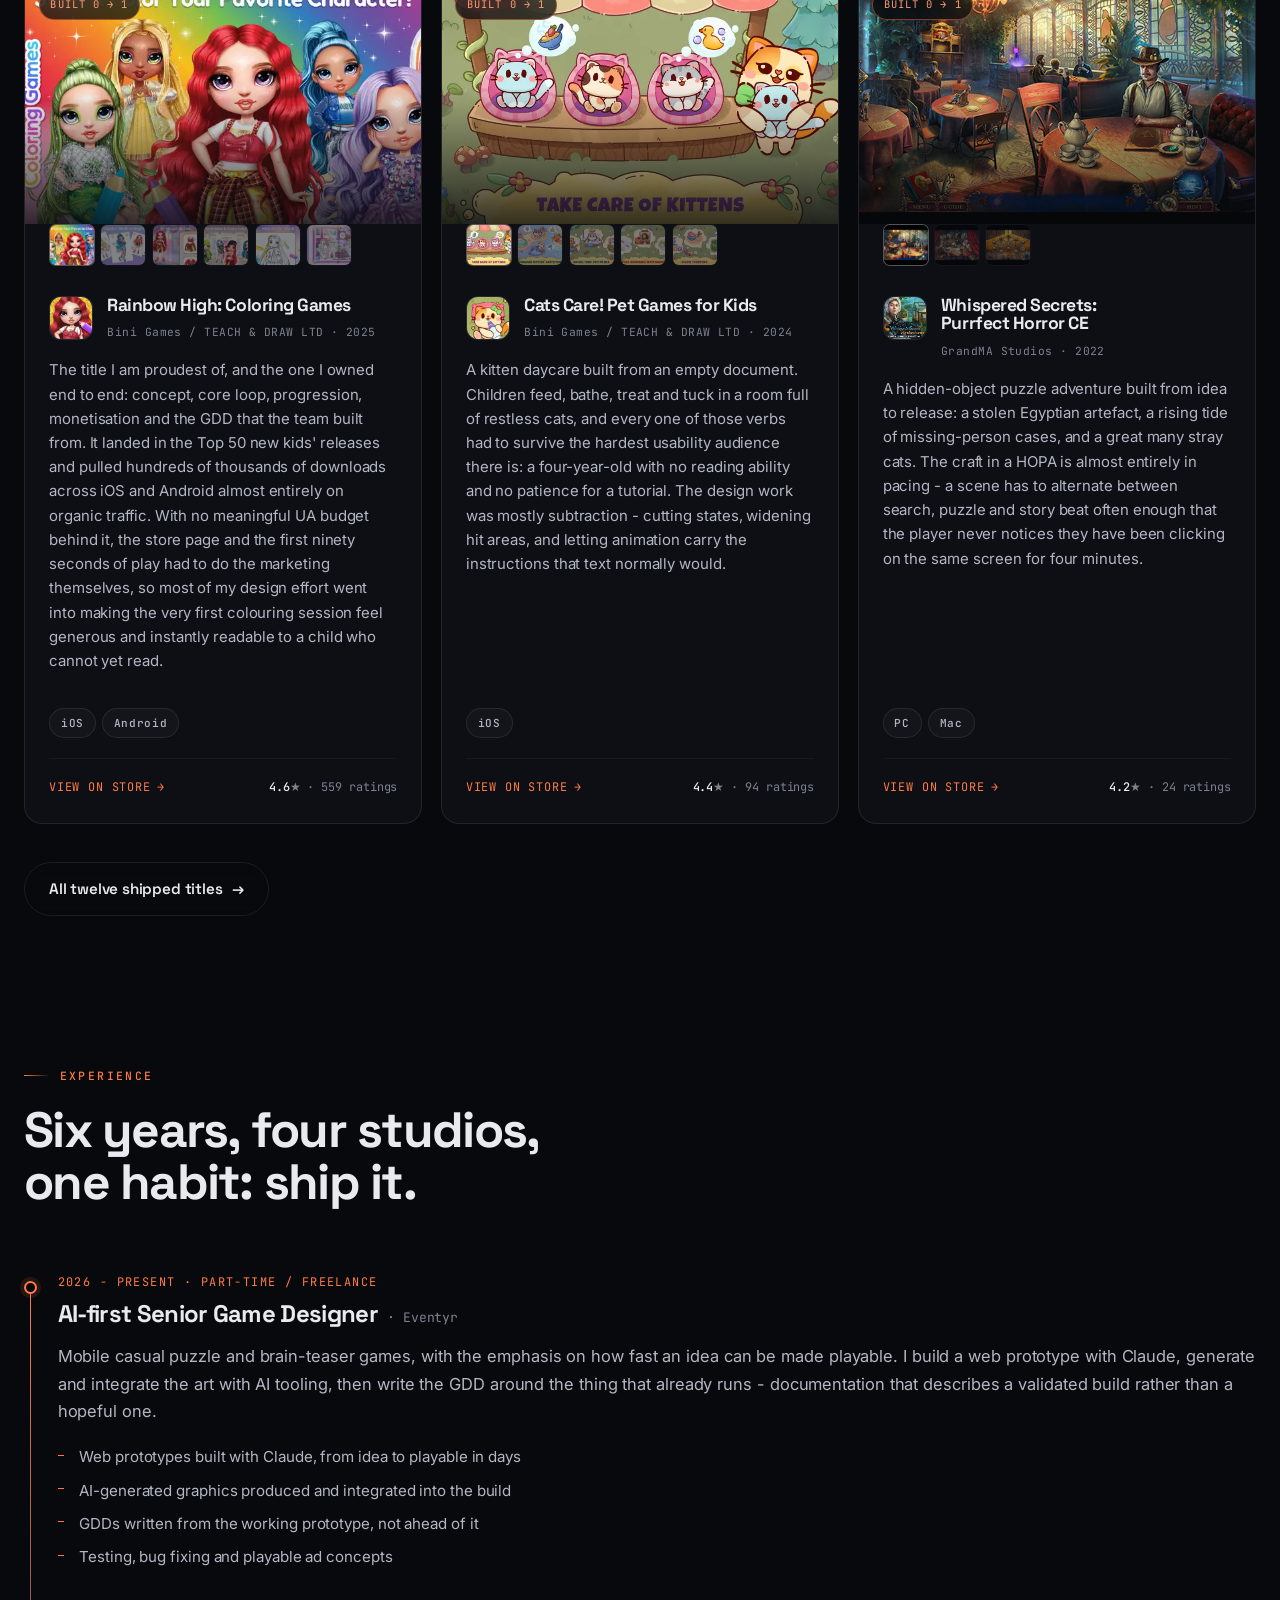
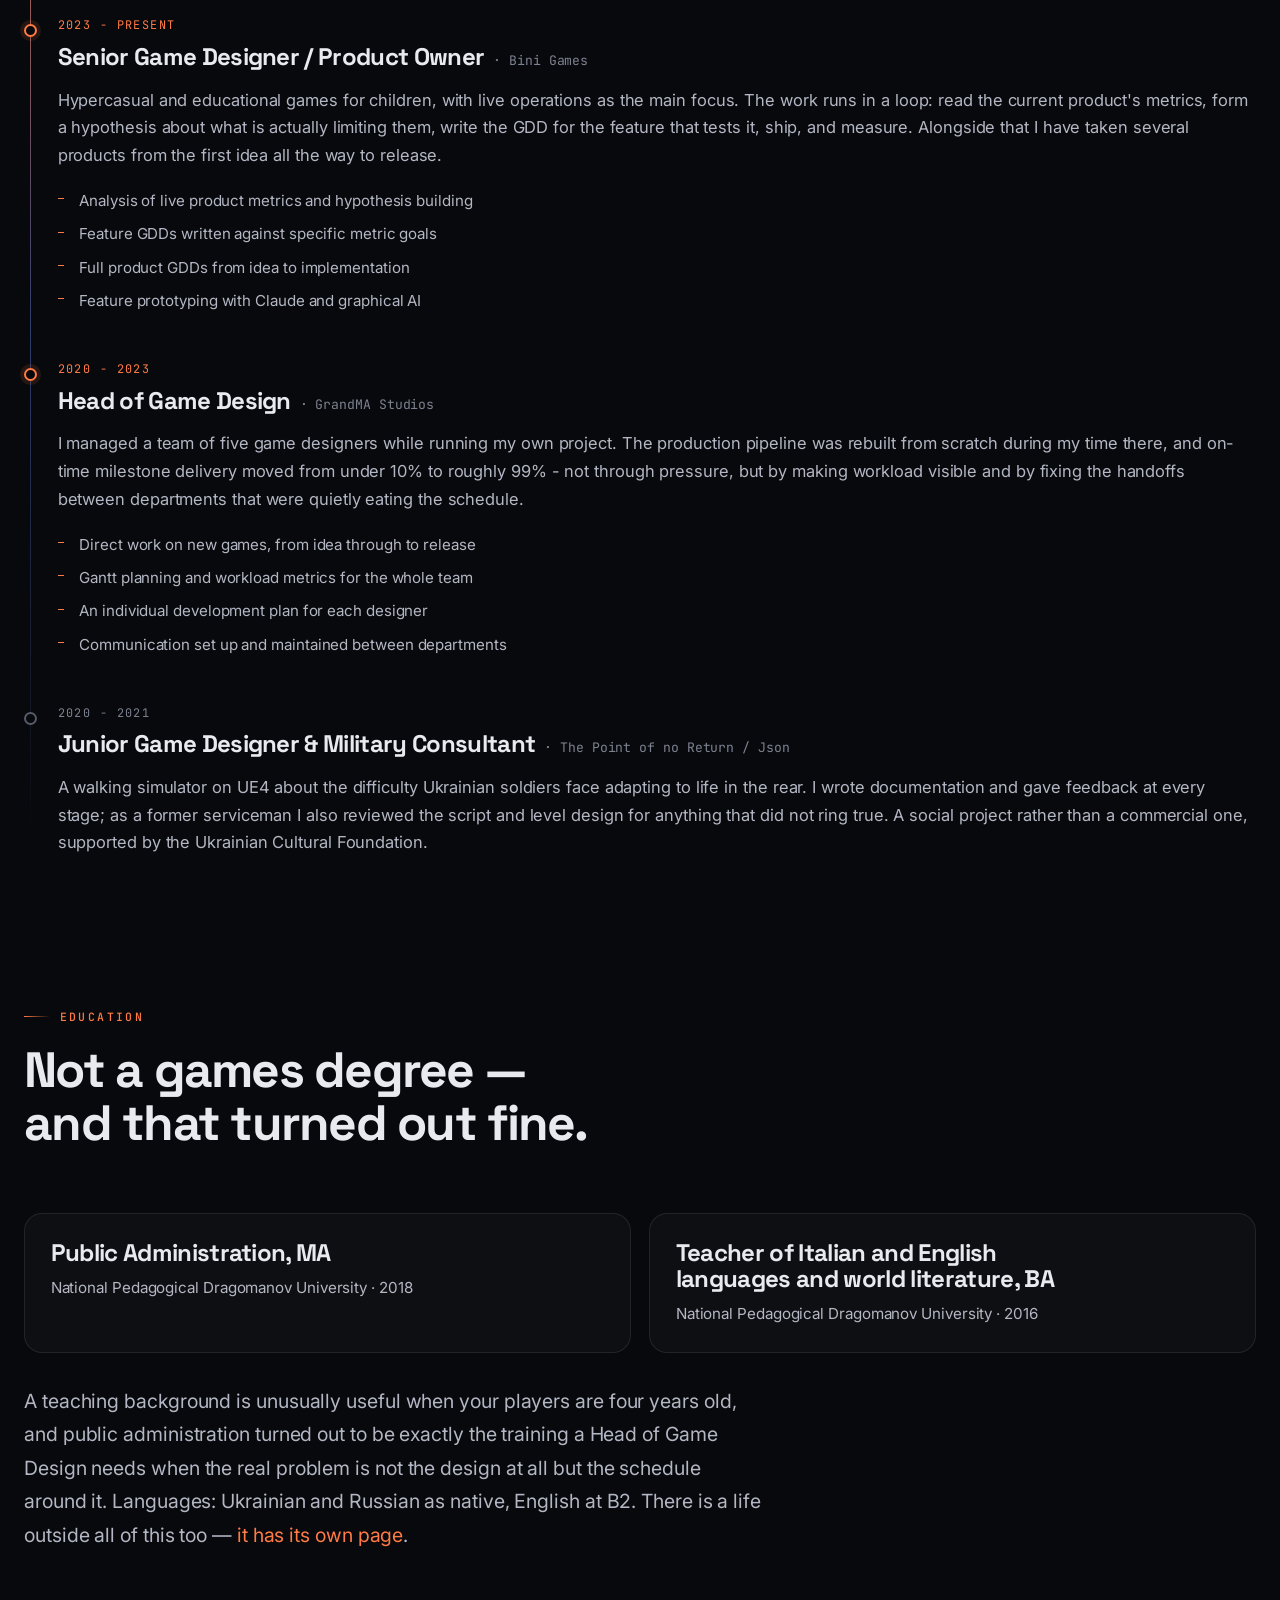
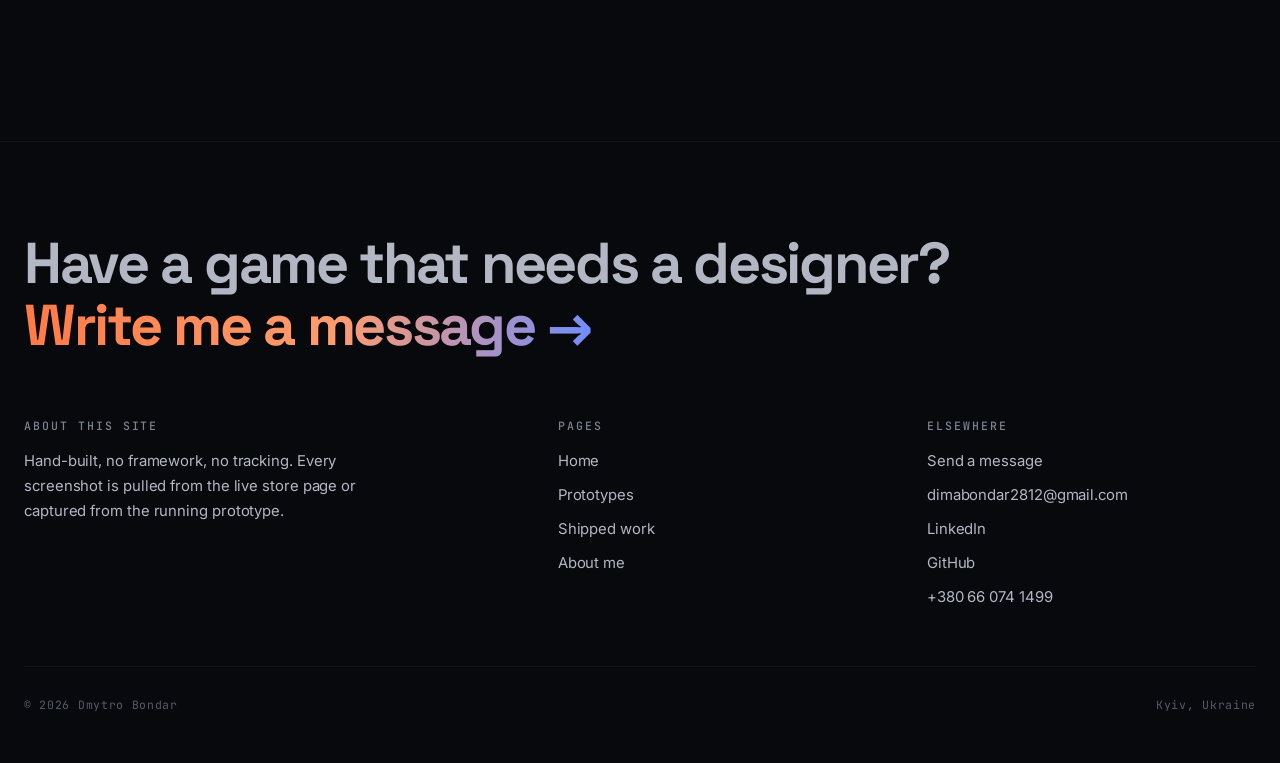
==== commit cf4ac242: "Poster as the TWMM cover, and stop hardcoding the prototype count - Dropped They Will Make More's fi" ====
--- a/index.html
+++ b/index.html
@@ -87,7 +87,7 @@
       <div class="play-band-inner">
         <div class="play-band-text">
           <span class="play-band-eyebrow">Playable right now &mdash; no install, no sign-up</span>
-          <h2>Six prototypes you can play in your browser</h2>
+          <h2>Prototypes you can play in your browser, right now</h2>
           <p>
             Every one runs on a real URL, and every one exists to answer a specific design question.
             This is the fastest way to see how I actually work.
@@ -106,7 +106,7 @@
   <div class="shell">
     <div class="section-head">
       <span class="eyebrow" data-reveal>The lab</span>
-      <h2 data-reveal>Three of the six &mdash; open them in a tab</h2>
+      <h2 data-reveal>A few of them &mdash; open one in a tab</h2>
       <p data-reveal>
         A zombie-apocalypse base builder wrapped around a match-3, a 3D bridge-building puzzle
         runner, and a cognitive-training companion for older players. Each was assembled quickly
@@ -166,7 +166,7 @@
   </div>
 </article></div>
     <div style="margin-top:2.4rem" data-reveal>
-      <a class="btn" href="lab.html">All six prototypes <span class="arrow" aria-hidden="true">&rarr;</span></a>
+      <a class="btn" href="lab.html">See every prototype <span class="arrow" aria-hidden="true">&rarr;</span></a>
     </div>
   </div>
 </section>
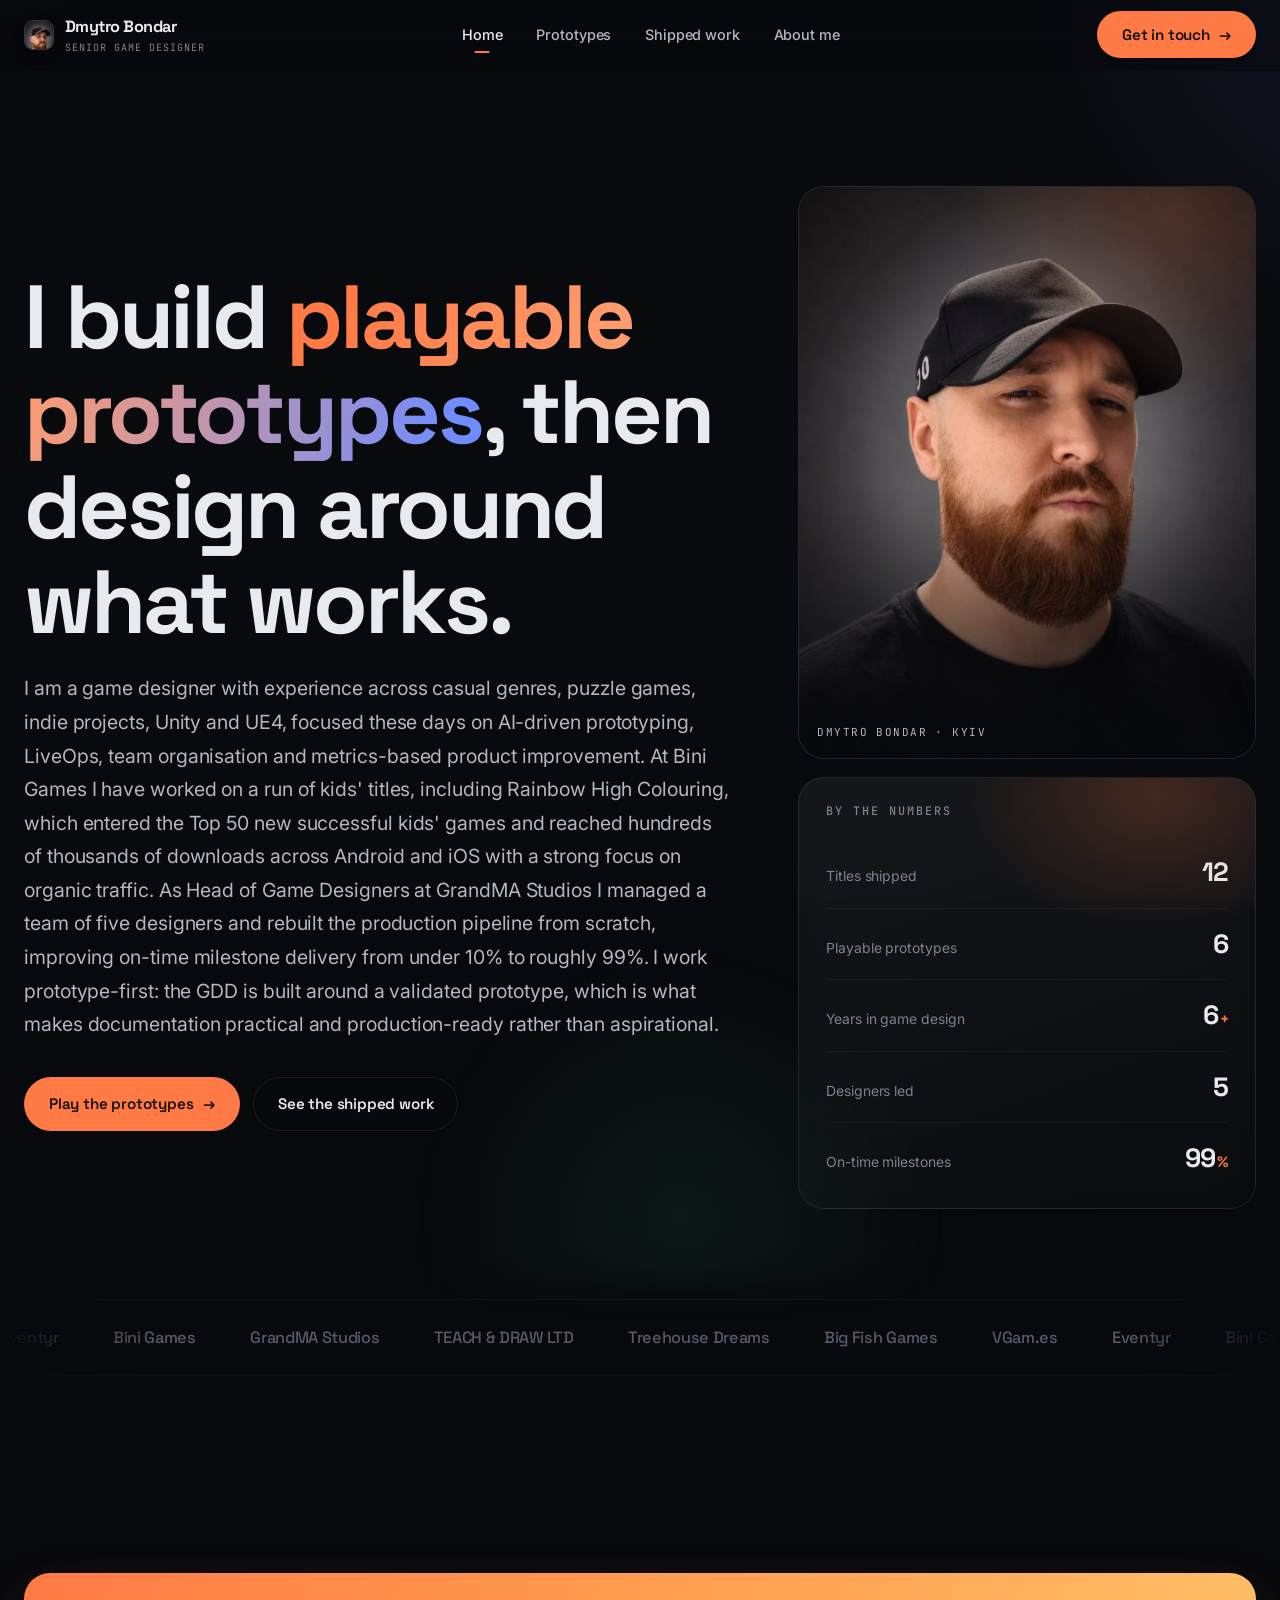
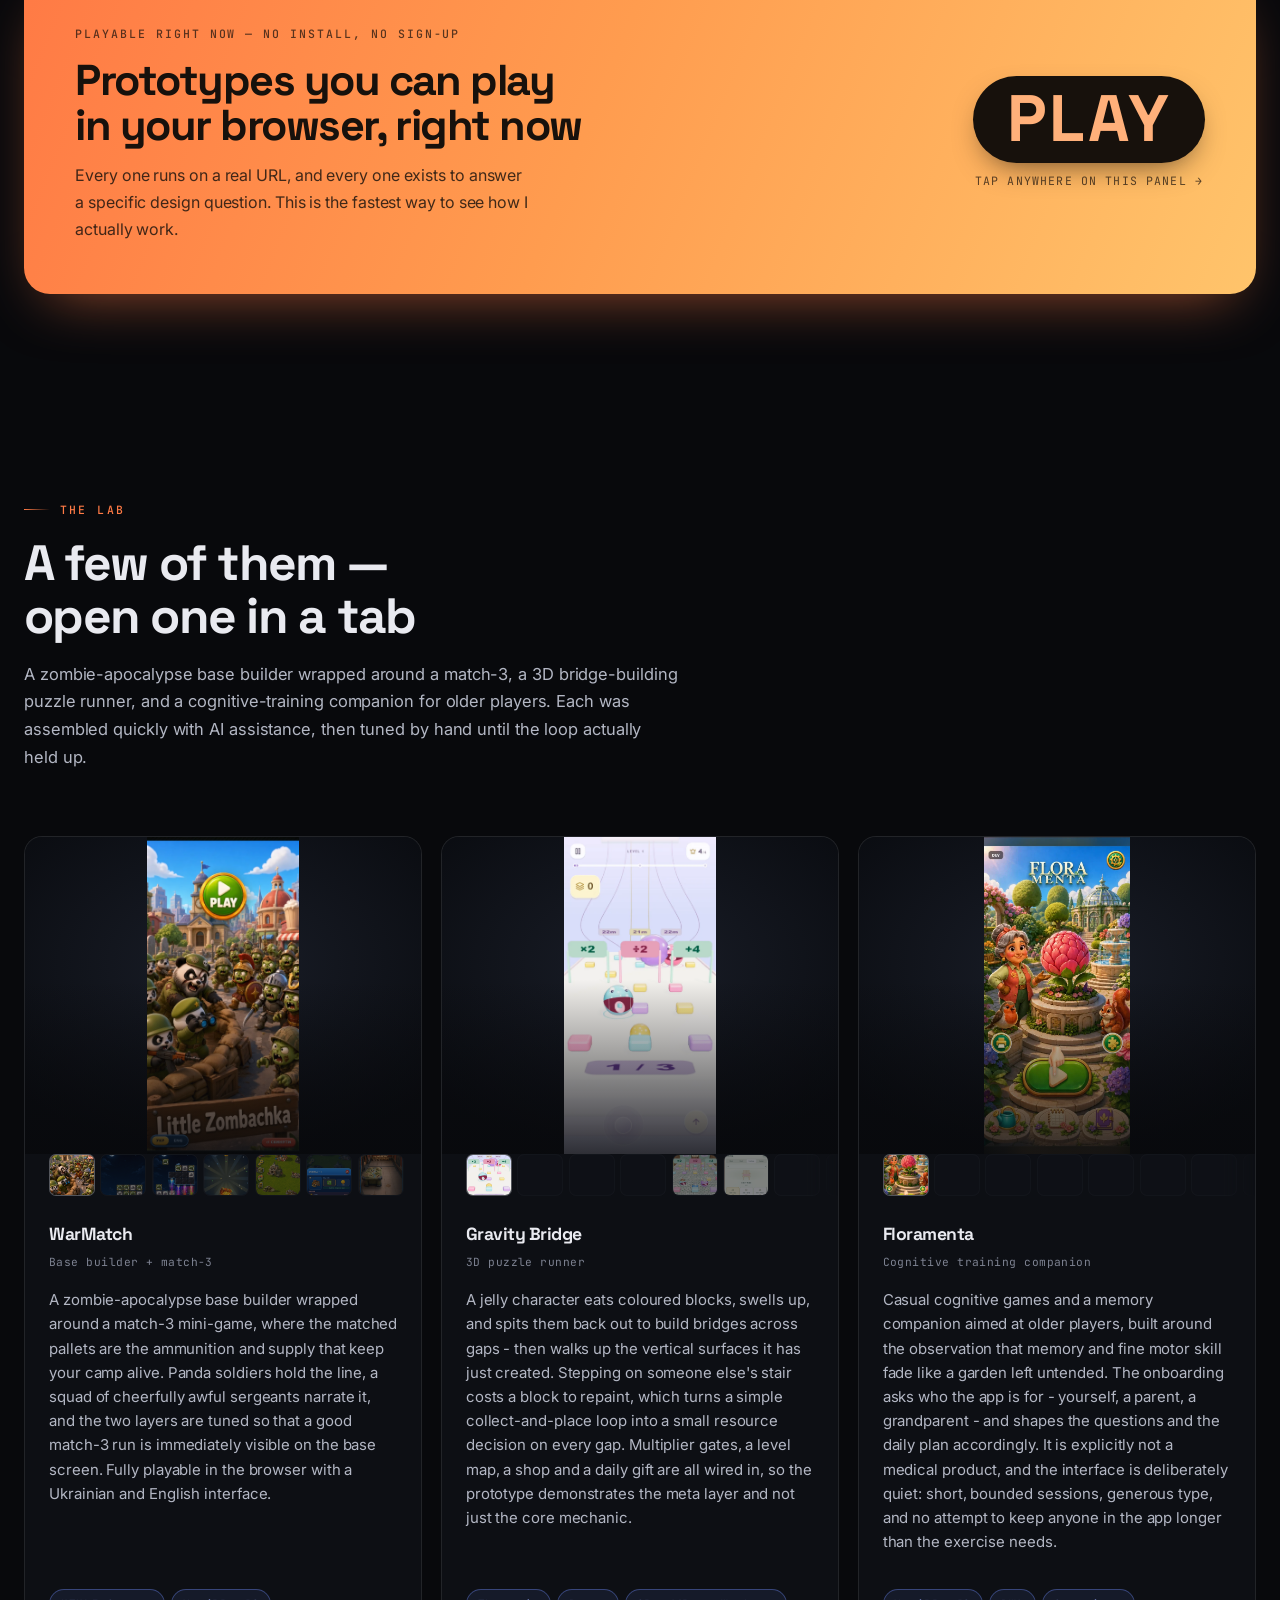
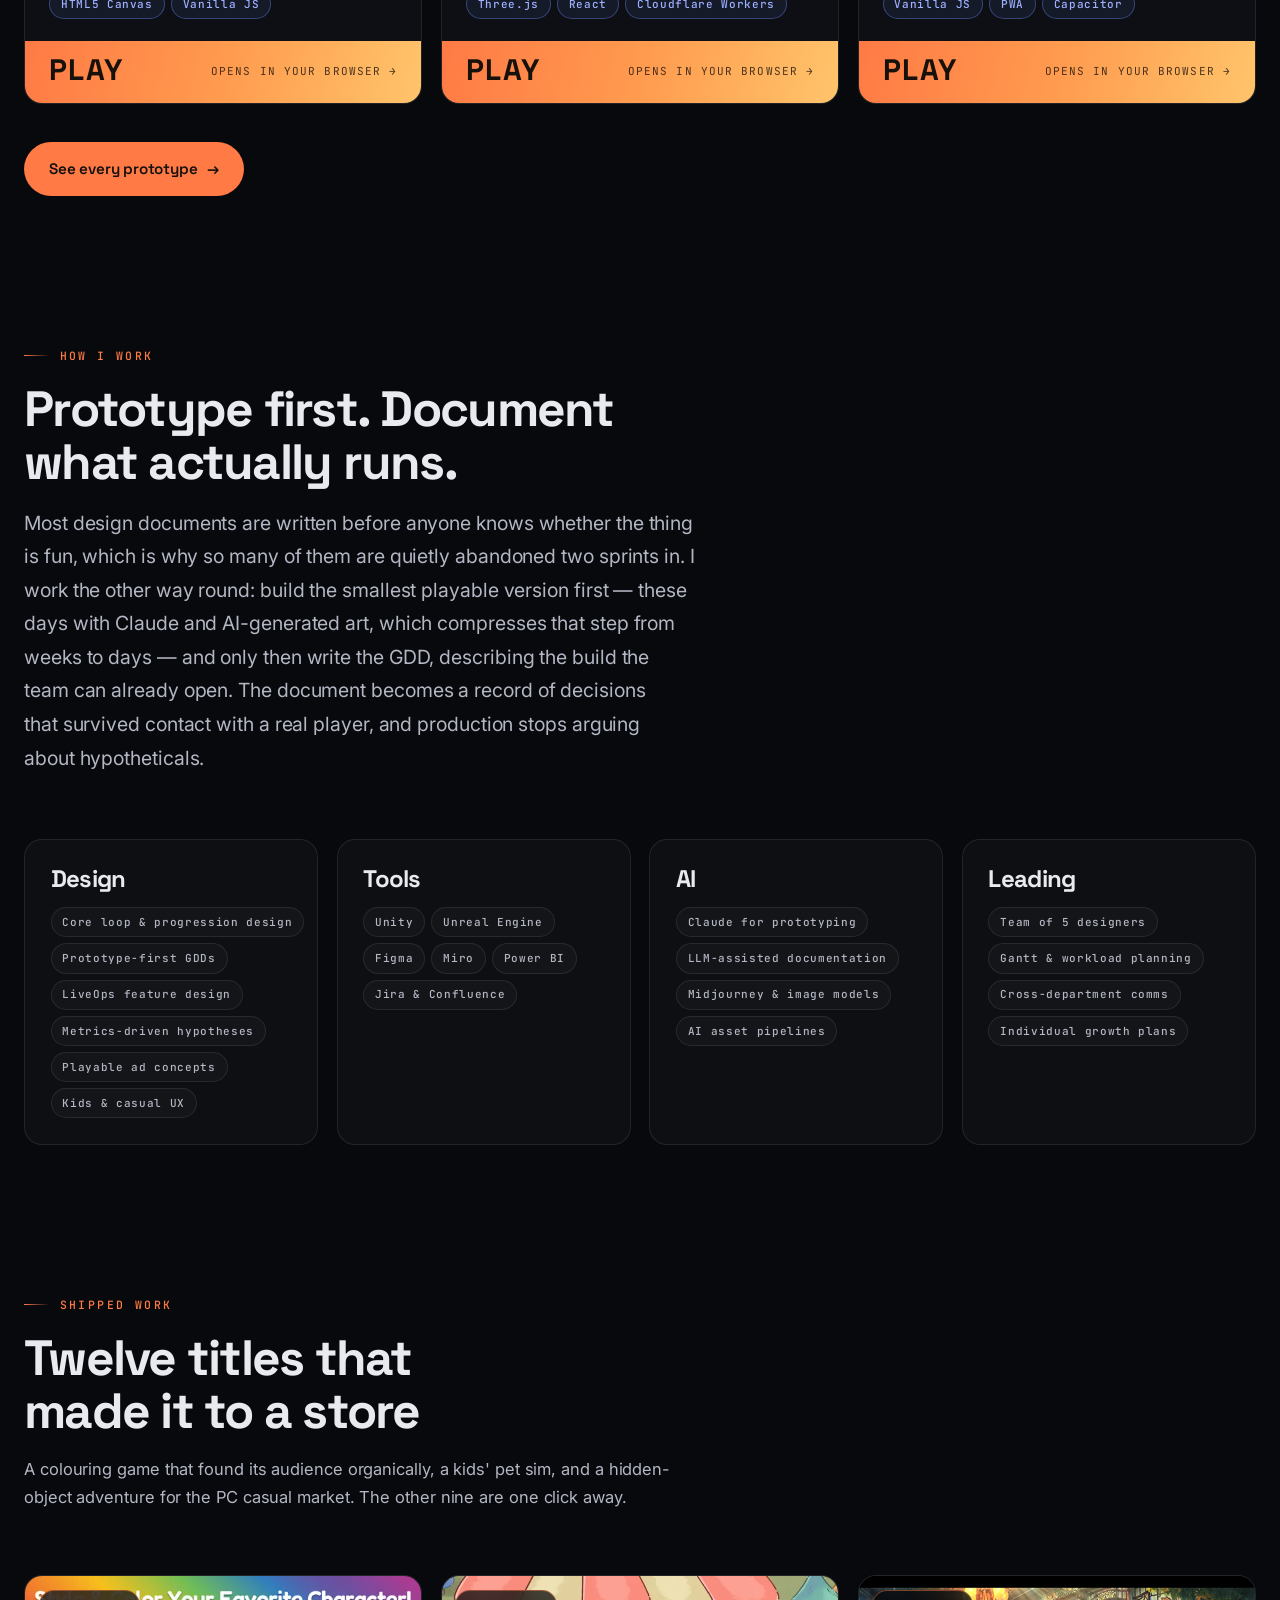
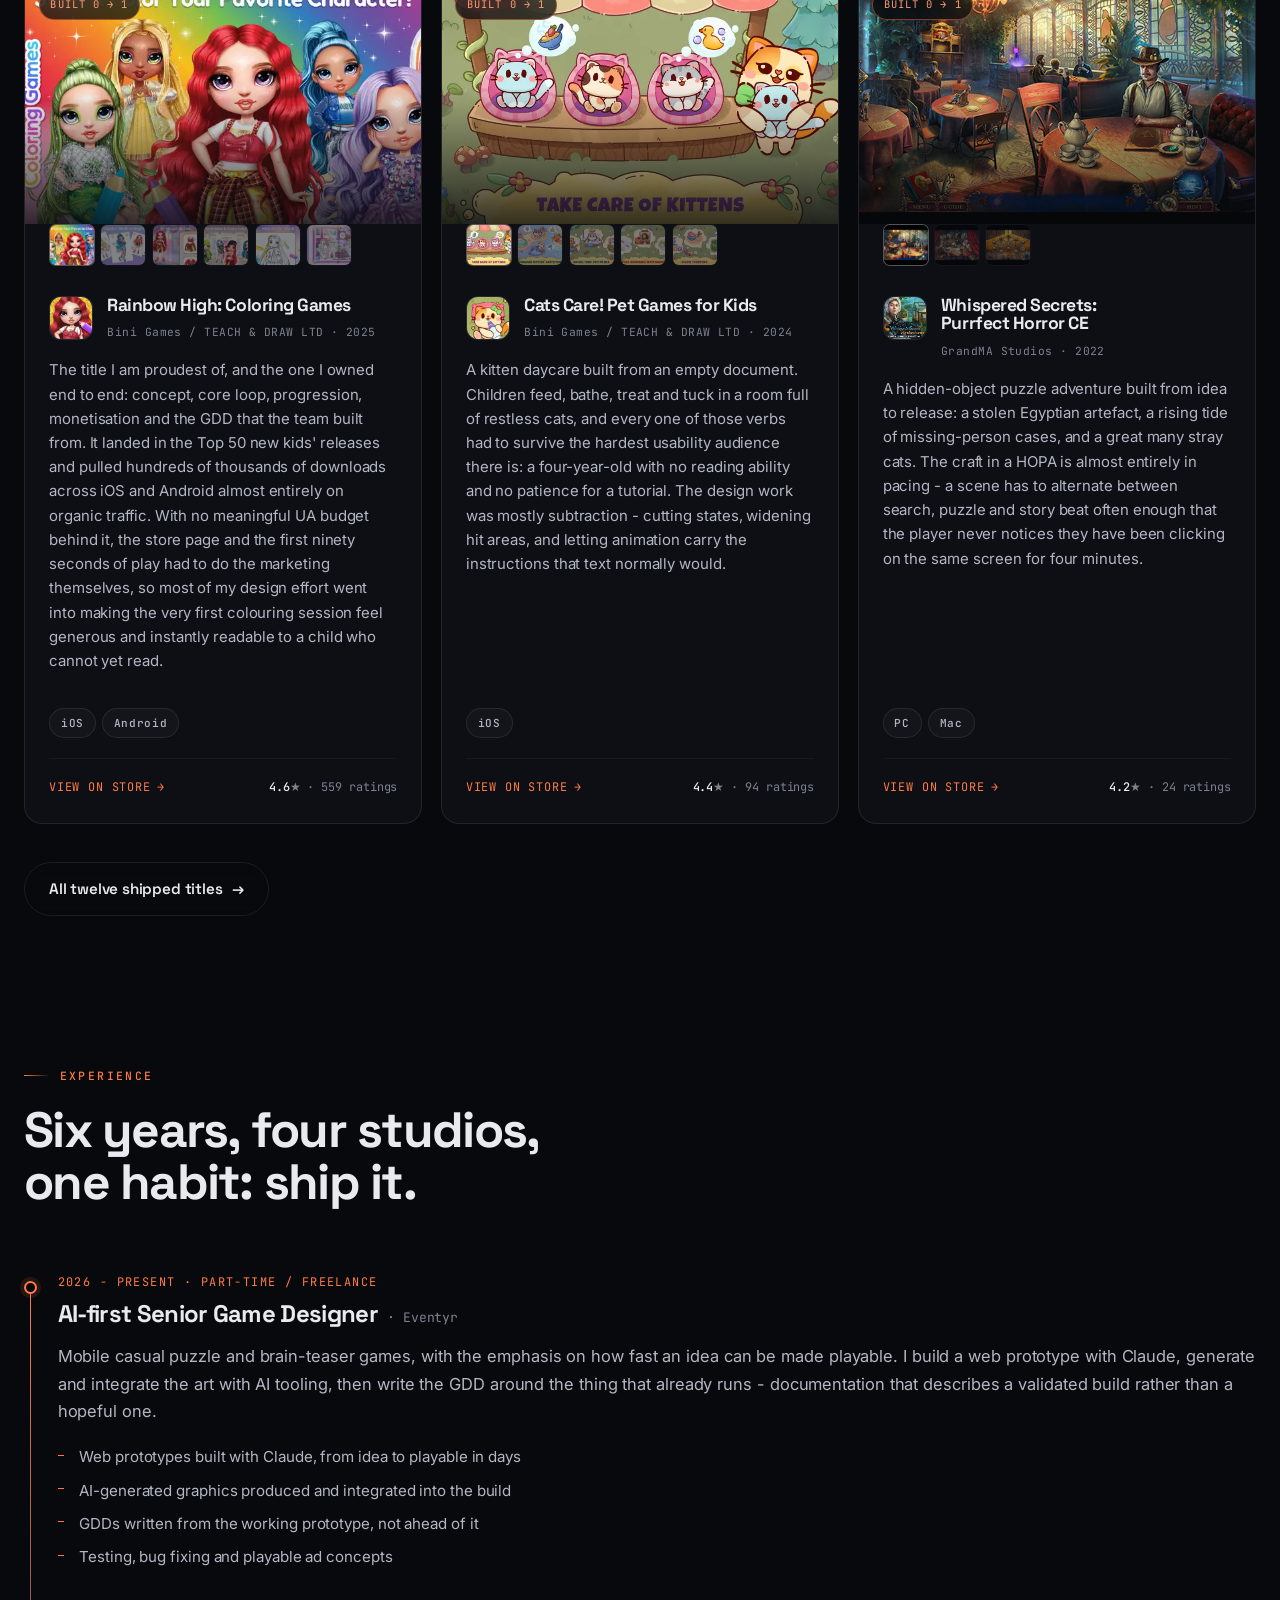
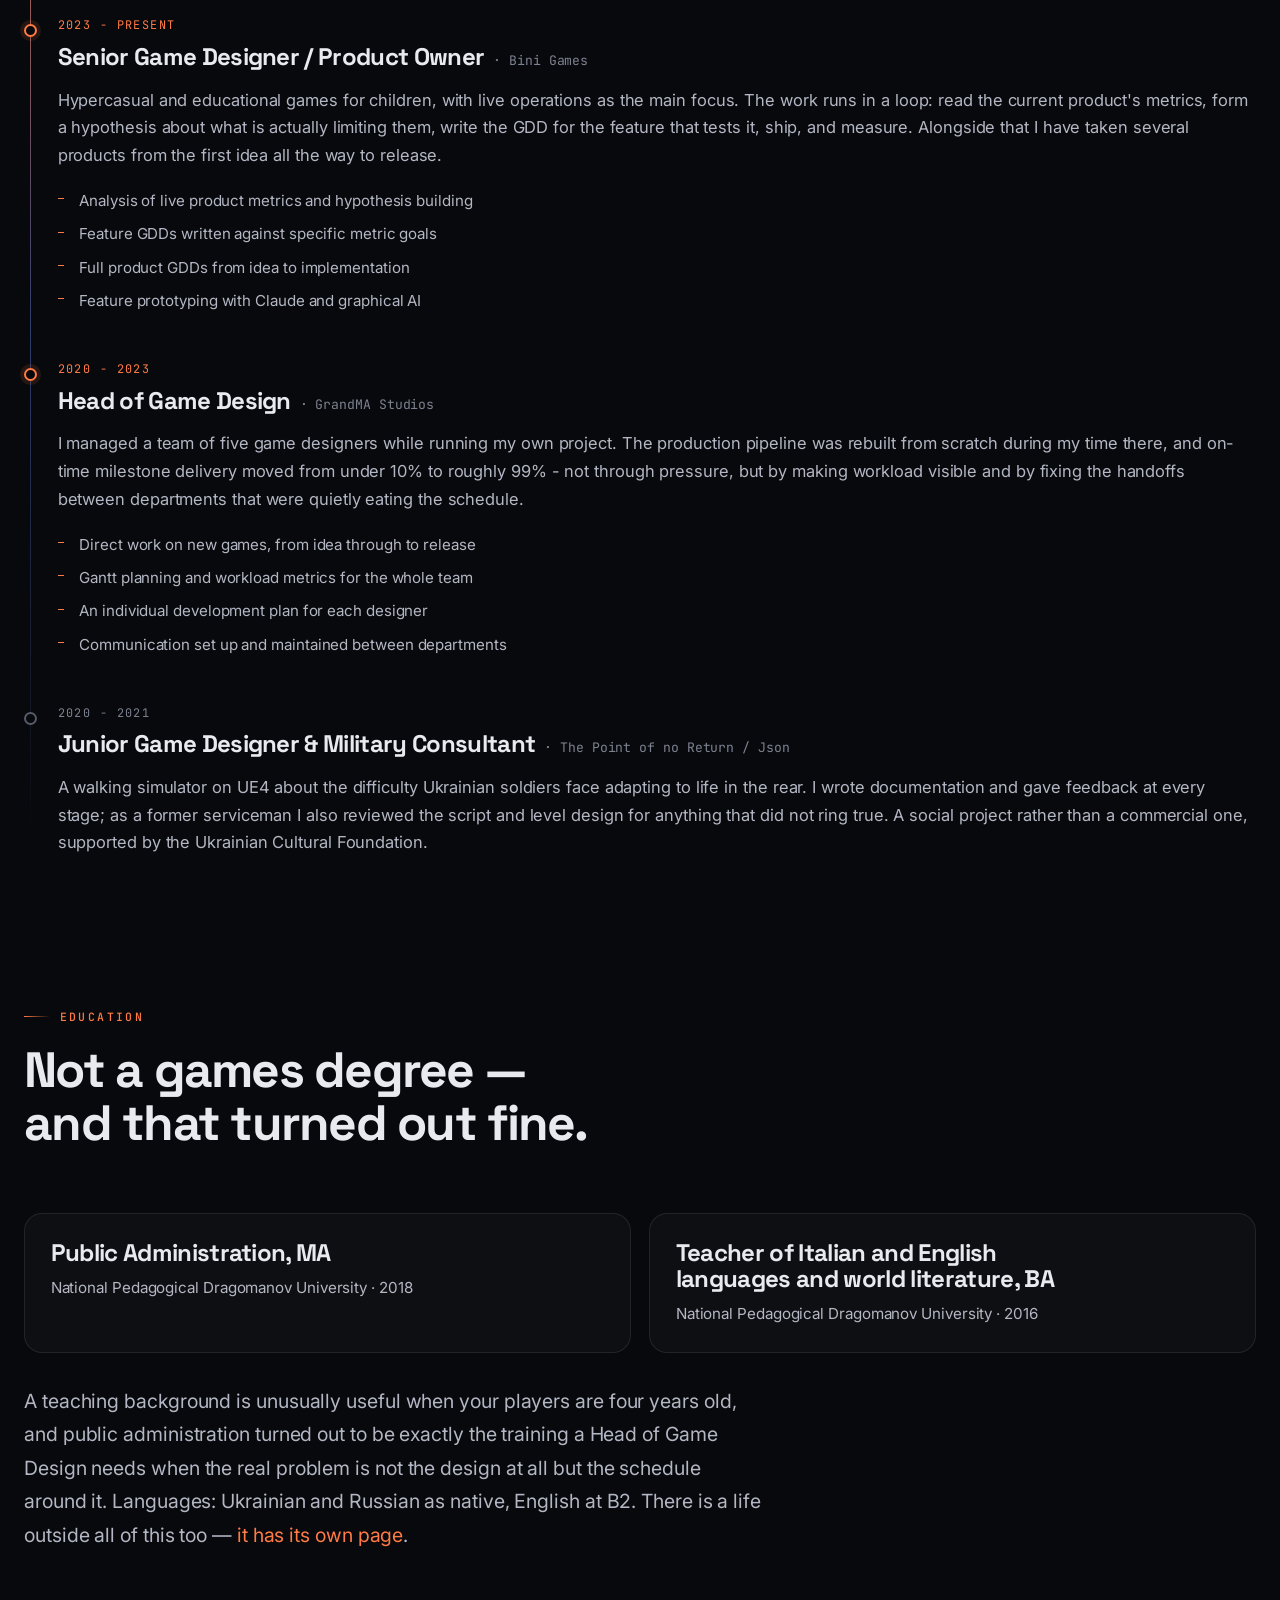
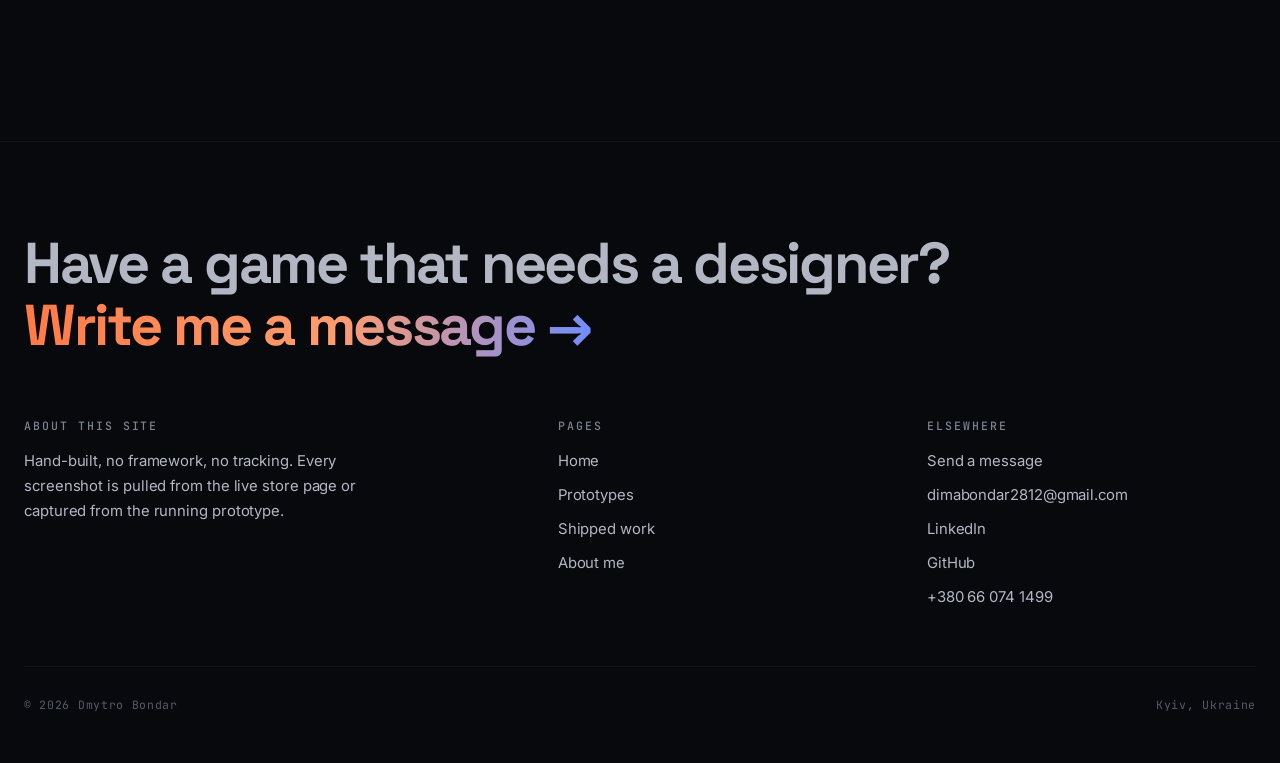
==== commit 69b9160f: "Drop the availability line from the hero "Open to senior design roles" is not always true, and a res" ====
--- a/index.html
+++ b/index.html
@@ -40,10 +40,6 @@
 <section class="hero">
   <div class="shell hero-grid">
     <div>
-      <div class="hero-role" data-reveal>
-        <span class="dot" aria-hidden="true"></span> Open to senior design roles
-        <span aria-hidden="true">&middot;</span> Kyiv, Ukraine
-      </div>
       <h1 data-reveal style="--d:60ms">I build <span class="grad">playable prototypes</span>, then design around what works.</h1>
       <p class="lead" data-reveal style="--d:130ms">
         I am a game designer with experience across casual genres, puzzle games, indie projects,
--- a/assets/css/style.css
+++ b/assets/css/style.css
@@ -270,18 +270,12 @@
 @media (max-width: 960px) { .hero-grid { grid-template-columns: 1fr; } }
 
 .hero h1 { margin-bottom: 1.4rem; }
+.hero-grid > div > h1:first-child { margin-top: .35rem; }
 .hero h1 .grad {
   background: linear-gradient(104deg, var(--accent) 8%, var(--accent-lo) 42%, var(--cool) 96%);
   -webkit-background-clip: text; background-clip: text;
   -webkit-text-fill-color: transparent;
 }
-.hero-role {
-  display: flex; flex-wrap: wrap; align-items: center; gap: .55rem;
-  font-family: var(--font-mono); font-size: .78rem;
-  letter-spacing: .13em; text-transform: uppercase;
-  color: var(--muted); margin-bottom: 1.7rem;
-}
-.hero-role .dot { width: 5px; height: 5px; border-radius: 50%; background: var(--mint); box-shadow: 0 0 0 3px rgba(79,214,176,.16); }
 .hero-actions { display: flex; flex-wrap: wrap; gap: .8rem; margin-top: 2.2rem; }
 
 /* Stat card */
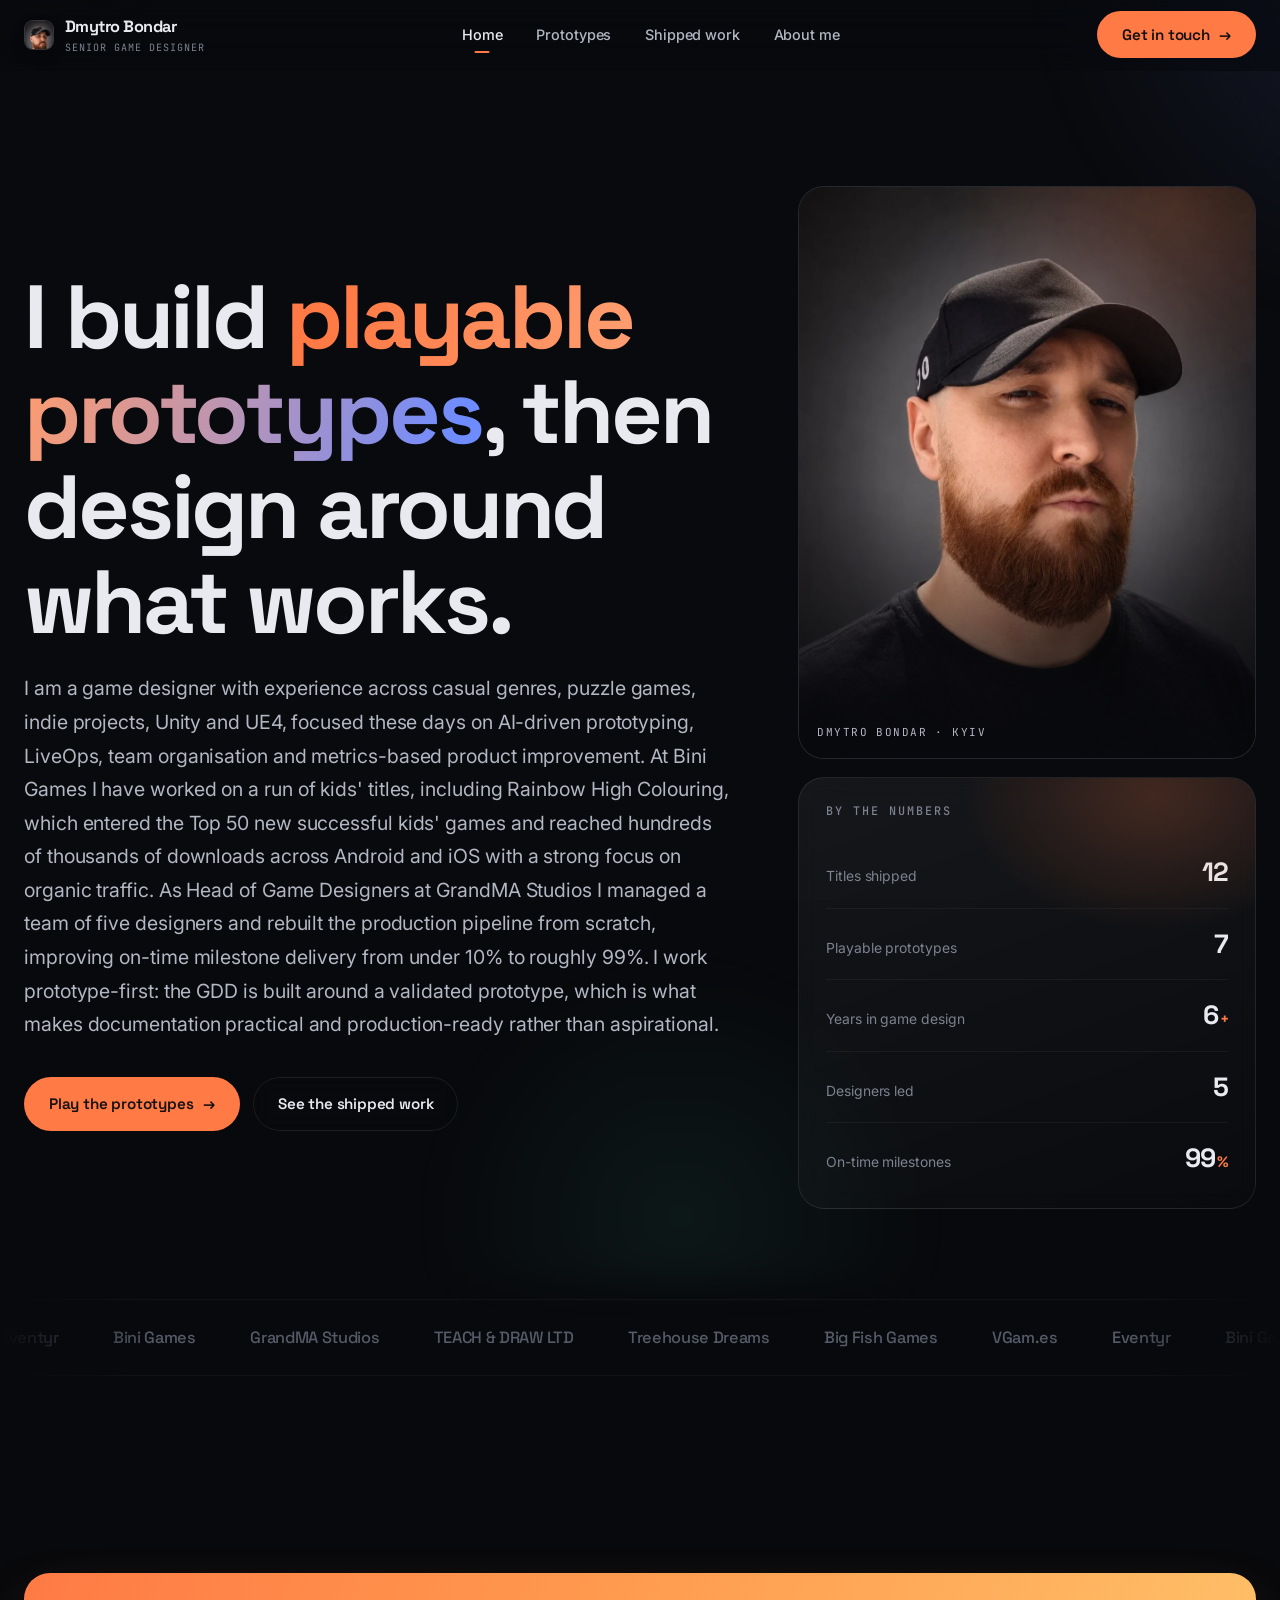
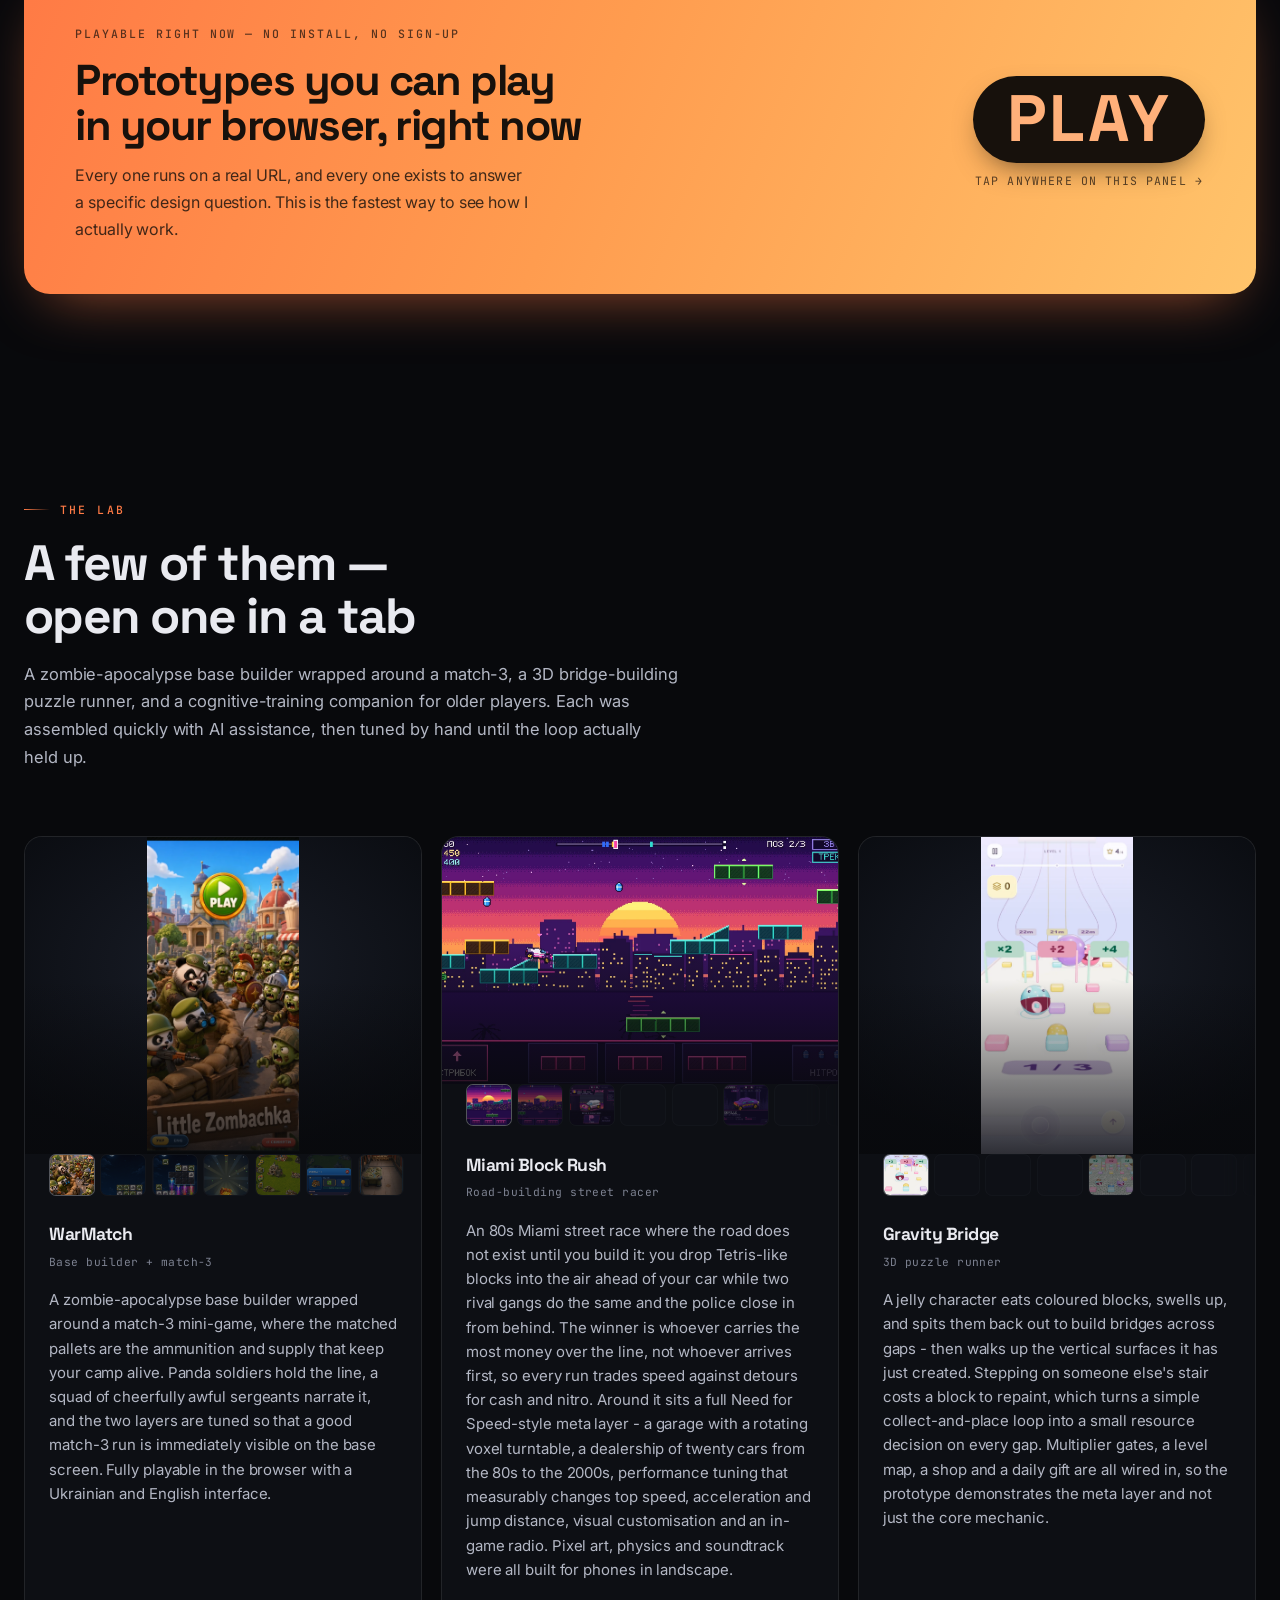
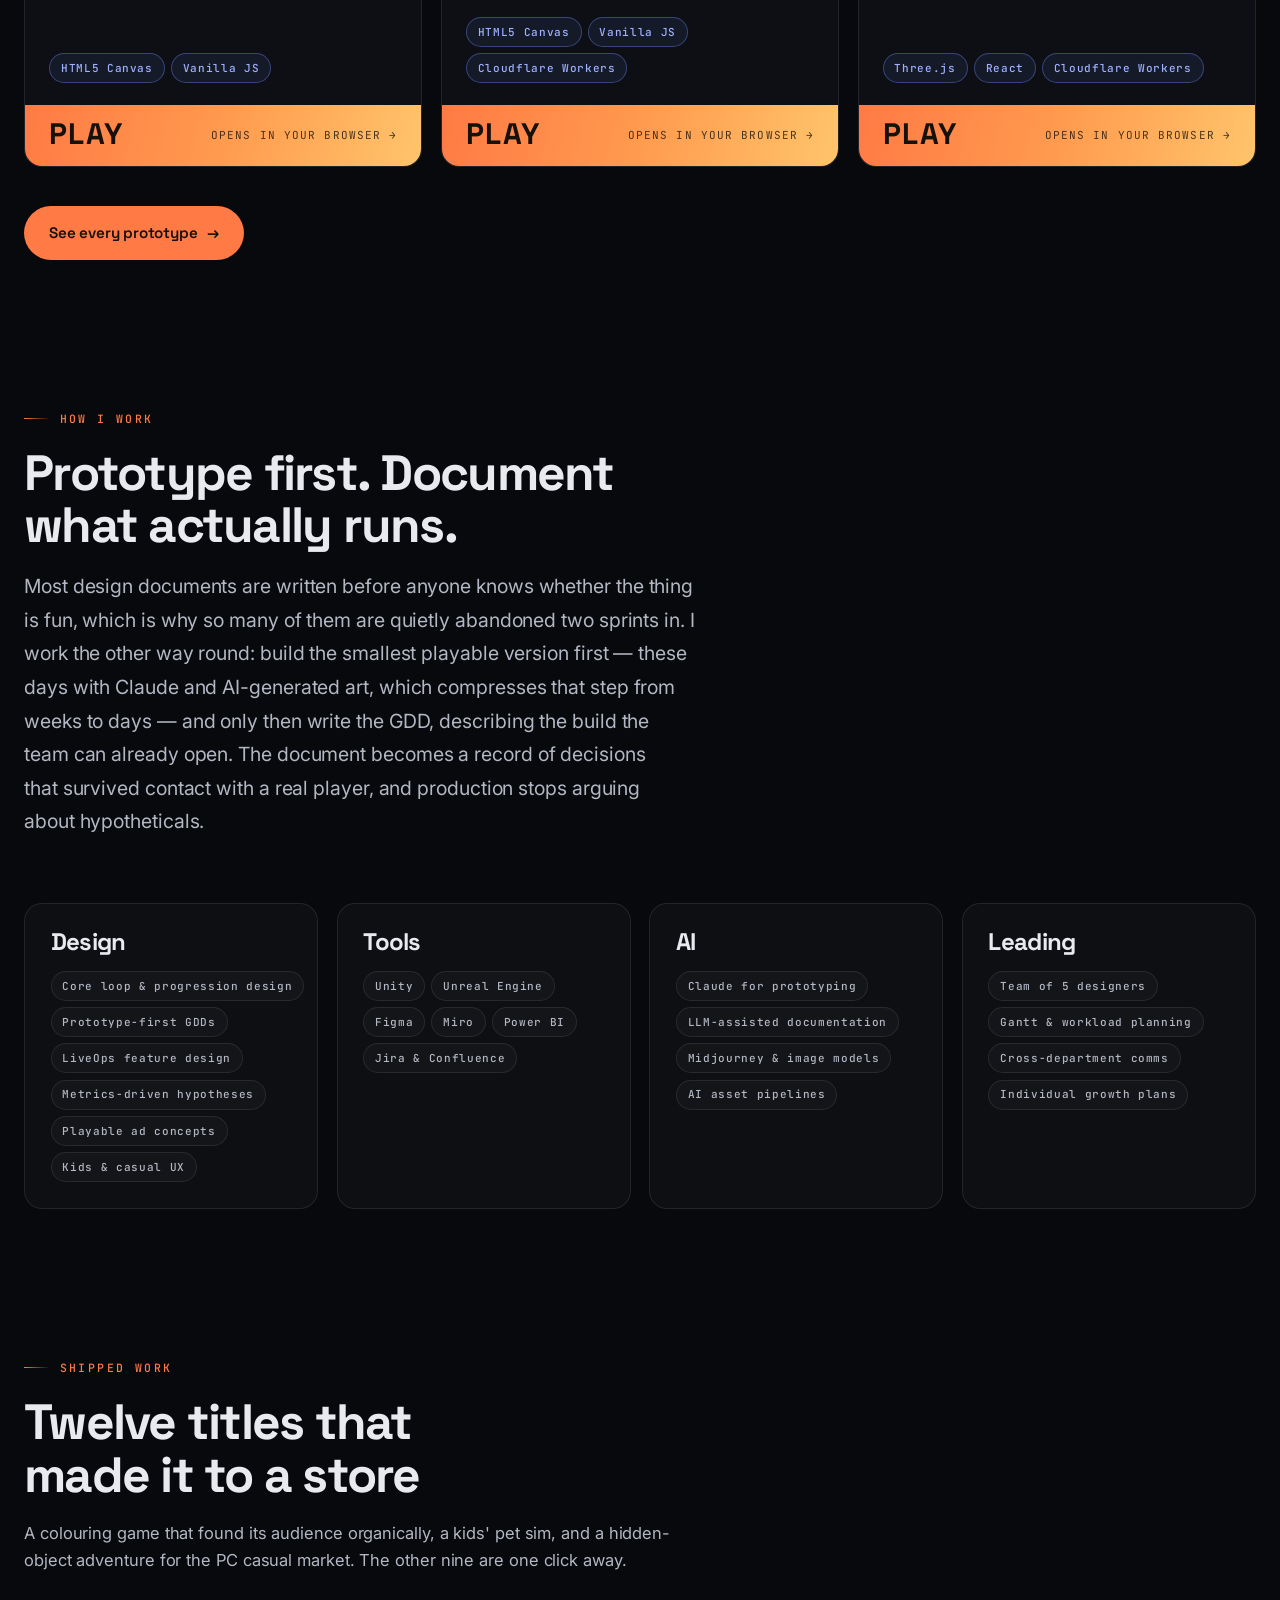
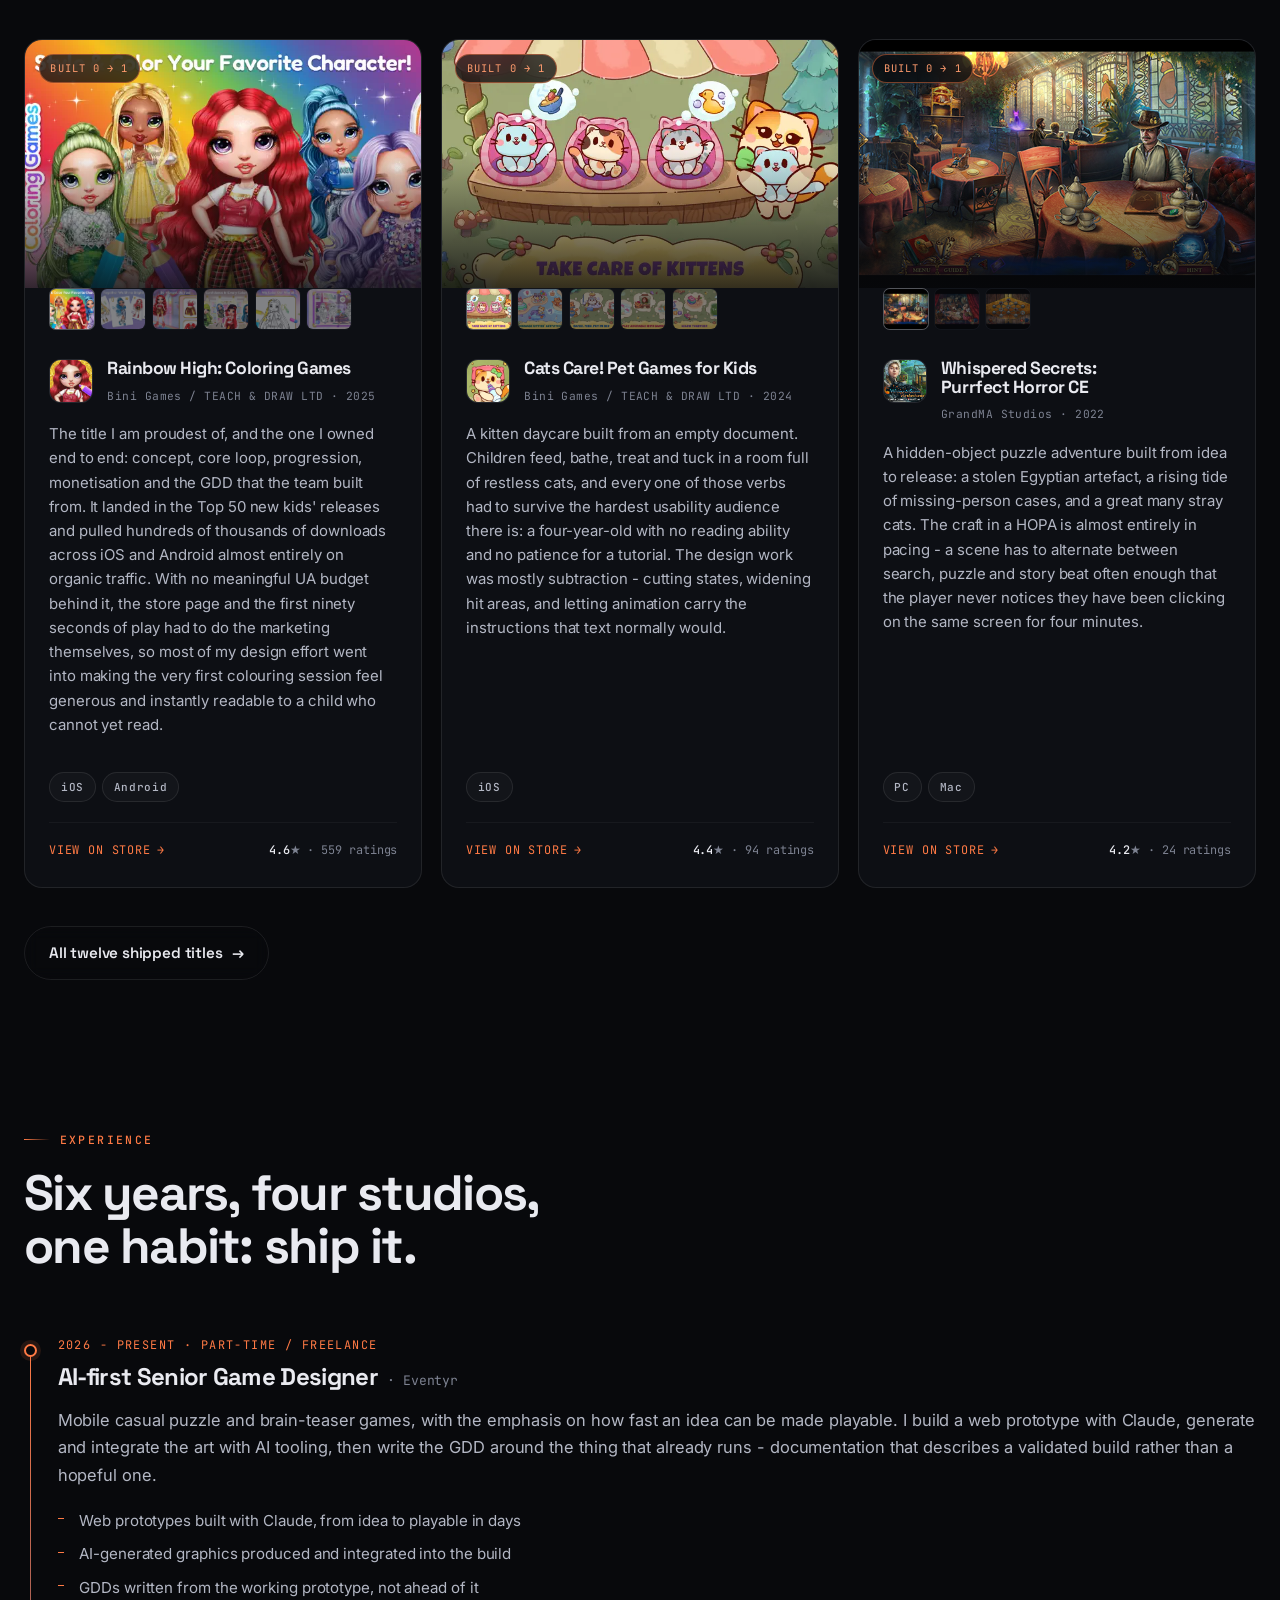
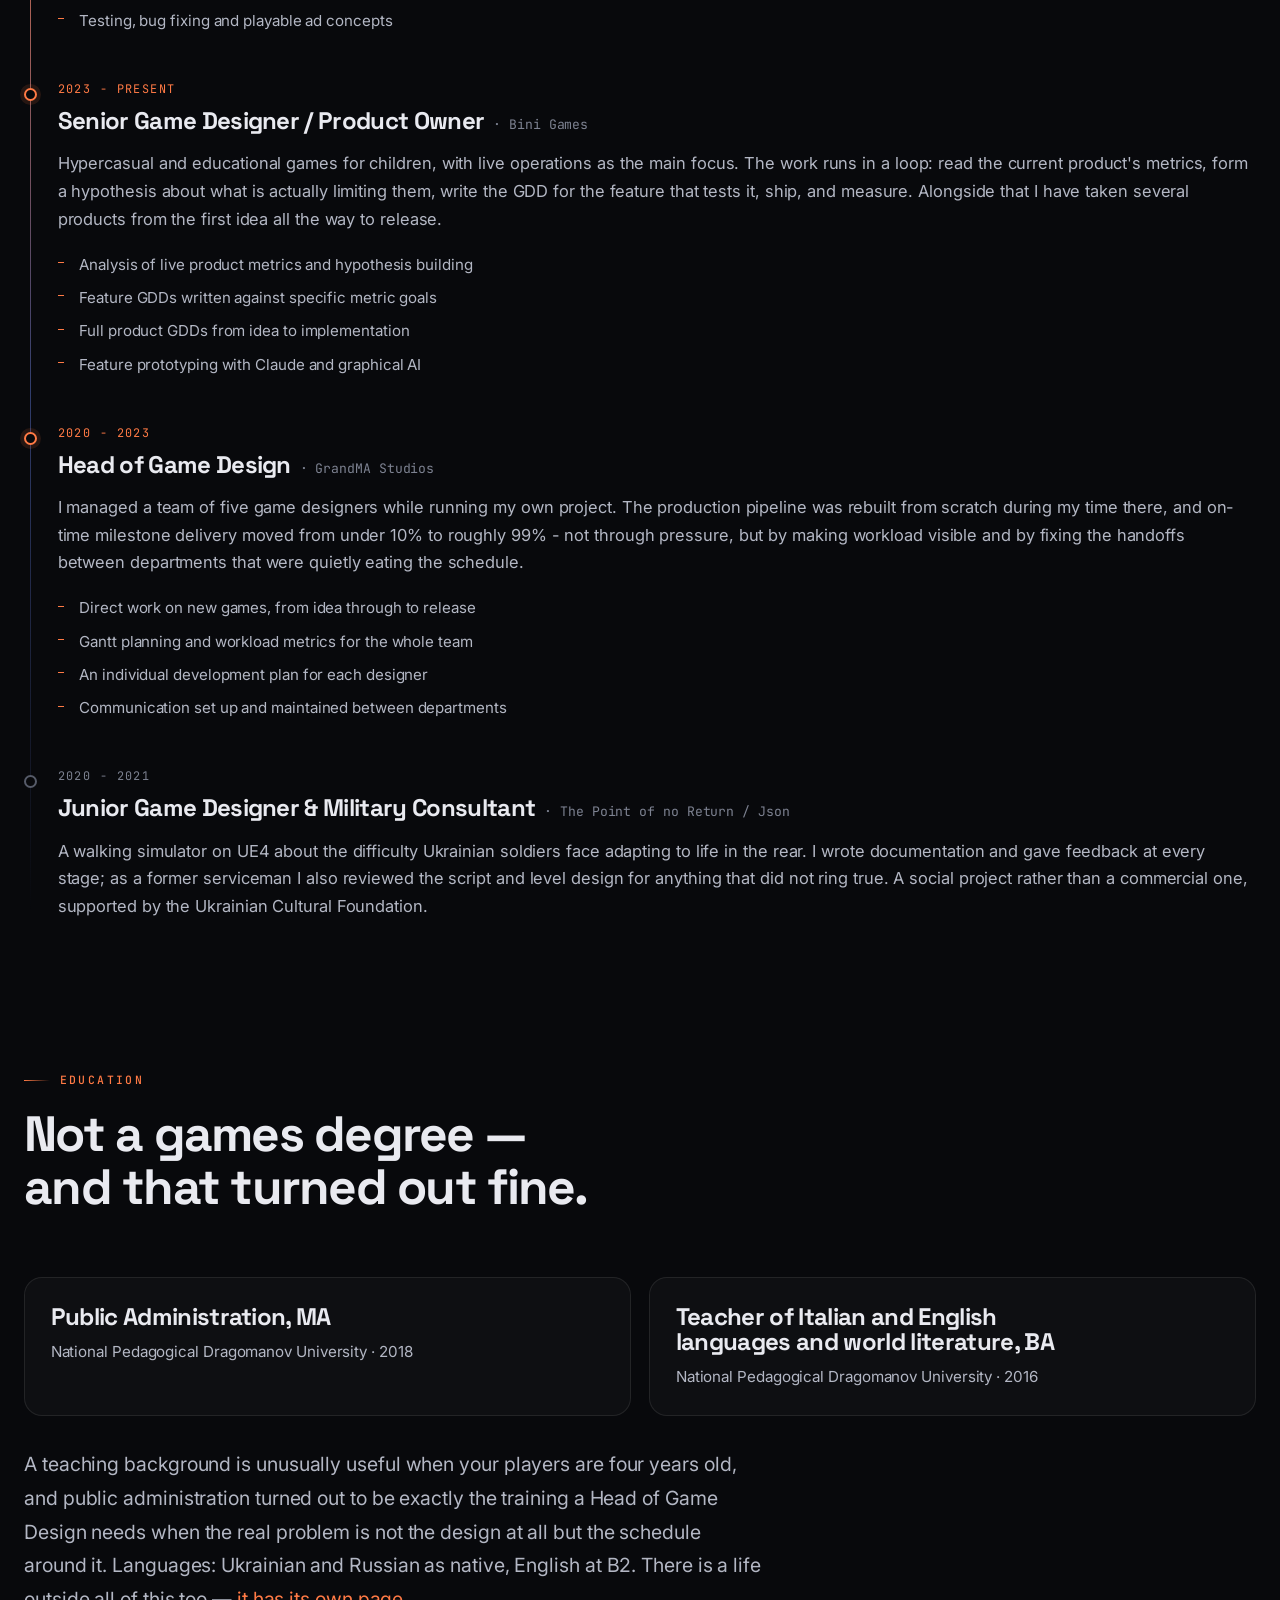
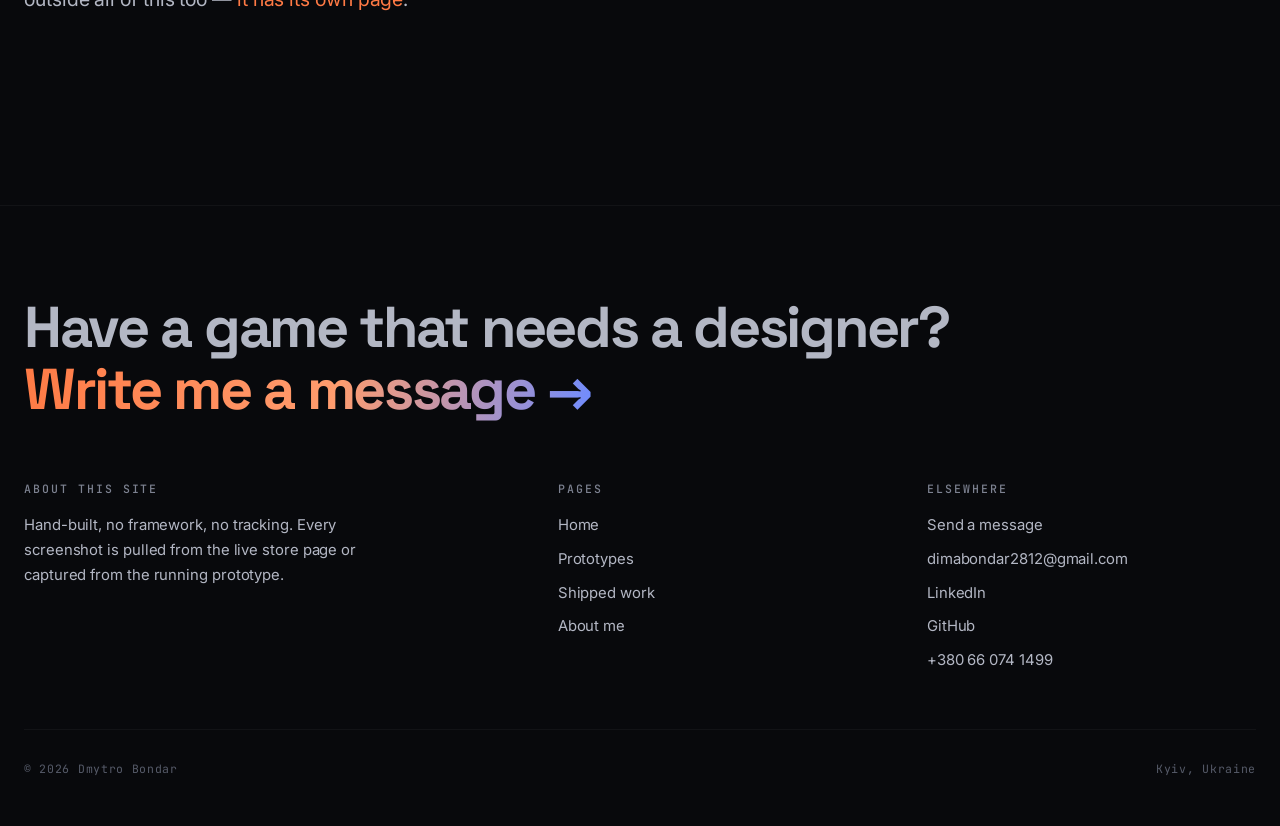
==== commit 02d3b15d: "Add Miami Block Rush to the prototypes Co-Authored-By: Claude Opus 5 (1M context) <noreply@anthropic" ====
--- a/index.html
+++ b/index.html
@@ -66,7 +66,7 @@
     <aside class="hero-card" data-reveal style="--d:300ms">
       <h4>By the numbers</h4>
       <div class="stat-row"><span class="k">Titles shipped</span><span class="v"><span data-count="12">0</span></span></div>
-      <div class="stat-row"><span class="k">Playable prototypes</span><span class="v"><span data-count="6">0</span></span></div>
+      <div class="stat-row"><span class="k">Playable prototypes</span><span class="v"><span data-count="7">0</span></span></div>
       <div class="stat-row"><span class="k">Years in game design</span><span class="v"><span data-count="6">0</span><em>+</em></span></div>
       <div class="stat-row"><span class="k">Designers led</span><span class="v"><span data-count="5">0</span></span></div>
       <div class="stat-row"><span class="k">On-time milestones</span><span class="v"><span data-count="99">0</span><em>%</em></span></div>
@@ -128,6 +128,23 @@
   </div>
 </article>
 <article class="proj" data-reveal data-reveal-group="hp">
+  <div class="proj-shot" data-index="0" aria-label="Open screenshots for Miami Block Rush"><img src="assets/img/prototypes/miami-block-rush/shot1.webp" alt="Miami Block Rush screenshot" loading="lazy" decoding="async"></div>
+  <div class="proj-strip"><button type="button" data-src="assets/img/prototypes/miami-block-rush/shot1.webp" data-index="0" data-alt="Miami Block Rush screenshot 1" aria-current="true"><img src="assets/img/prototypes/miami-block-rush/shot1.webp" alt="" loading="lazy" decoding="async"></button><button type="button" data-src="assets/img/prototypes/miami-block-rush/shot2.webp" data-index="1" data-alt="Miami Block Rush screenshot 2"><img src="assets/img/prototypes/miami-block-rush/shot2.webp" alt="" loading="lazy" decoding="async"></button><button type="button" data-src="assets/img/prototypes/miami-block-rush/shot3.webp" data-index="2" data-alt="Miami Block Rush screenshot 3"><img src="assets/img/prototypes/miami-block-rush/shot3.webp" alt="" loading="lazy" decoding="async"></button><button type="button" data-src="assets/img/prototypes/miami-block-rush/shot4.webp" data-index="3" data-alt="Miami Block Rush screenshot 4"><img src="assets/img/prototypes/miami-block-rush/shot4.webp" alt="" loading="lazy" decoding="async"></button><button type="button" data-src="assets/img/prototypes/miami-block-rush/shot5.webp" data-index="4" data-alt="Miami Block Rush screenshot 5"><img src="assets/img/prototypes/miami-block-rush/shot5.webp" alt="" loading="lazy" decoding="async"></button><button type="button" data-src="assets/img/prototypes/miami-block-rush/shot6.webp" data-index="5" data-alt="Miami Block Rush screenshot 6"><img src="assets/img/prototypes/miami-block-rush/shot6.webp" alt="" loading="lazy" decoding="async"></button><button type="button" data-src="assets/img/prototypes/miami-block-rush/shot7.webp" data-index="6" data-alt="Miami Block Rush screenshot 7"><img src="assets/img/prototypes/miami-block-rush/shot7.webp" alt="" loading="lazy" decoding="async"></button><button type="button" data-src="assets/img/prototypes/miami-block-rush/shot8.webp" data-index="7" data-alt="Miami Block Rush screenshot 8"><img src="assets/img/prototypes/miami-block-rush/shot8.webp" alt="" loading="lazy" decoding="async"></button></div>
+  <div class="proj-body">
+    <div class="proj-top">
+      
+      <div class="proj-title"><h3>Miami Block Rush</h3><span class="by">Road-building street racer</span></div>
+    </div>
+    <p>An 80s Miami street race where the road does not exist until you build it: you drop Tetris-like blocks into the air ahead of your car while two rival gangs do the same and the police close in from behind. The winner is whoever carries the most money over the line, not whoever arrives first, so every run trades speed against detours for cash and nitro. Around it sits a full Need for Speed-style meta layer - a garage with a rotating voxel turntable, a dealership of twenty cars from the 80s to the 2000s, performance tuning that measurably changes top speed, acceleration and jump distance, visual customisation and an in-game radio. Pixel art, physics and soundtrack were all built for phones in landscape.</p>
+    <div class="proj-tags"><span class="tag cool">HTML5 Canvas</span><span class="tag cool">Vanilla JS</span><span class="tag cool">Cloudflare Workers</span></div>
+    <a class="proj-play" href="https://miami-block-rush.dimabondar2812.workers.dev" target="_blank" rel="noopener"
+       aria-label="Play Miami Block Rush in your browser">
+      <span class="proj-play-word">PLAY</span>
+      <span class="proj-play-sub">Opens in your browser <span aria-hidden="true">&rarr;</span></span>
+    </a>
+  </div>
+</article>
+<article class="proj" data-reveal data-reveal-group="hp">
   <div class="proj-shot portrait" data-index="0" aria-label="Open screenshots for Gravity Bridge"><img src="assets/img/prototypes/gravity-bridge/shot1.webp" alt="Gravity Bridge screenshot" loading="lazy" decoding="async"></div>
   <div class="proj-strip"><button type="button" data-src="assets/img/prototypes/gravity-bridge/shot1.webp" data-index="0" data-alt="Gravity Bridge screenshot 1" aria-current="true"><img src="assets/img/prototypes/gravity-bridge/shot1.webp" alt="" loading="lazy" decoding="async"></button><button type="button" data-src="assets/img/prototypes/gravity-bridge/shot2.webp" data-index="1" data-alt="Gravity Bridge screenshot 2"><img src="assets/img/prototypes/gravity-bridge/shot2.webp" alt="" loading="lazy" decoding="async"></button><button type="button" data-src="assets/img/prototypes/gravity-bridge/shot3.webp" data-index="2" data-alt="Gravity Bridge screenshot 3"><img src="assets/img/prototypes/gravity-bridge/shot3.webp" alt="" loading="lazy" decoding="async"></button><button type="button" data-src="assets/img/prototypes/gravity-bridge/shot4.webp" data-index="3" data-alt="Gravity Bridge screenshot 4"><img src="assets/img/prototypes/gravity-bridge/shot4.webp" alt="" loading="lazy" decoding="async"></button><button type="button" data-src="assets/img/prototypes/gravity-bridge/shot5.webp" data-index="4" data-alt="Gravity Bridge screenshot 5"><img src="assets/img/prototypes/gravity-bridge/shot5.webp" alt="" loading="lazy" decoding="async"></button><button type="button" data-src="assets/img/prototypes/gravity-bridge/shot6.webp" data-index="5" data-alt="Gravity Bridge screenshot 6"><img src="assets/img/prototypes/gravity-bridge/shot6.webp" alt="" loading="lazy" decoding="async"></button><button type="button" data-src="assets/img/prototypes/gravity-bridge/shot7.webp" data-index="6" data-alt="Gravity Bridge screenshot 7"><img src="assets/img/prototypes/gravity-bridge/shot7.webp" alt="" loading="lazy" decoding="async"></button><button type="button" data-src="assets/img/prototypes/gravity-bridge/shot8.webp" data-index="7" data-alt="Gravity Bridge screenshot 8"><img src="assets/img/prototypes/gravity-bridge/shot8.webp" alt="" loading="lazy" decoding="async"></button></div>
   <div class="proj-body">
@@ -139,23 +156,6 @@
     <div class="proj-tags"><span class="tag cool">Three.js</span><span class="tag cool">React</span><span class="tag cool">Cloudflare Workers</span></div>
     <a class="proj-play" href="https://gravity-bridge.dimabondar2812.workers.dev" target="_blank" rel="noopener"
        aria-label="Play Gravity Bridge in your browser">
-      <span class="proj-play-word">PLAY</span>
-      <span class="proj-play-sub">Opens in your browser <span aria-hidden="true">&rarr;</span></span>
-    </a>
-  </div>
-</article>
-<article class="proj" data-reveal data-reveal-group="hp">
-  <div class="proj-shot portrait" data-index="0" aria-label="Open screenshots for Floramenta"><img src="assets/img/prototypes/floramenta/shot1.webp" alt="Floramenta screenshot" loading="lazy" decoding="async"></div>
-  <div class="proj-strip"><button type="button" data-src="assets/img/prototypes/floramenta/shot1.webp" data-index="0" data-alt="Floramenta screenshot 1" aria-current="true"><img src="assets/img/prototypes/floramenta/shot1.webp" alt="" loading="lazy" decoding="async"></button><button type="button" data-src="assets/img/prototypes/floramenta/shot10.webp" data-index="1" data-alt="Floramenta screenshot 2"><img src="assets/img/prototypes/floramenta/shot10.webp" alt="" loading="lazy" decoding="async"></button><button type="button" data-src="assets/img/prototypes/floramenta/shot11.webp" data-index="2" data-alt="Floramenta screenshot 3"><img src="assets/img/prototypes/floramenta/shot11.webp" alt="" loading="lazy" decoding="async"></button><button type="button" data-src="assets/img/prototypes/floramenta/shot12.webp" data-index="3" data-alt="Floramenta screenshot 4"><img src="assets/img/prototypes/floramenta/shot12.webp" alt="" loading="lazy" decoding="async"></button><button type="button" data-src="assets/img/prototypes/floramenta/shot13.webp" data-index="4" data-alt="Floramenta screenshot 5"><img src="assets/img/prototypes/floramenta/shot13.webp" alt="" loading="lazy" decoding="async"></button><button type="button" data-src="assets/img/prototypes/floramenta/shot14.webp" data-index="5" data-alt="Floramenta screenshot 6"><img src="assets/img/prototypes/floramenta/shot14.webp" alt="" loading="lazy" decoding="async"></button><button type="button" data-src="assets/img/prototypes/floramenta/shot15.webp" data-index="6" data-alt="Floramenta screenshot 7"><img src="assets/img/prototypes/floramenta/shot15.webp" alt="" loading="lazy" decoding="async"></button><button type="button" data-src="assets/img/prototypes/floramenta/shot2.webp" data-index="7" data-alt="Floramenta screenshot 8"><img src="assets/img/prototypes/floramenta/shot2.webp" alt="" loading="lazy" decoding="async"></button><button type="button" data-src="assets/img/prototypes/floramenta/shot3.webp" data-index="8" data-alt="Floramenta screenshot 9"><img src="assets/img/prototypes/floramenta/shot3.webp" alt="" loading="lazy" decoding="async"></button><button type="button" data-src="assets/img/prototypes/floramenta/shot4.webp" data-index="9" data-alt="Floramenta screenshot 10"><img src="assets/img/prototypes/floramenta/shot4.webp" alt="" loading="lazy" decoding="async"></button><button type="button" data-src="assets/img/prototypes/floramenta/shot5.webp" data-index="10" data-alt="Floramenta screenshot 11"><img src="assets/img/prototypes/floramenta/shot5.webp" alt="" loading="lazy" decoding="async"></button><button type="button" data-src="assets/img/prototypes/floramenta/shot6.webp" data-index="11" data-alt="Floramenta screenshot 12"><img src="assets/img/prototypes/floramenta/shot6.webp" alt="" loading="lazy" decoding="async"></button><button type="button" data-src="assets/img/prototypes/floramenta/shot7.webp" data-index="12" data-alt="Floramenta screenshot 13"><img src="assets/img/prototypes/floramenta/shot7.webp" alt="" loading="lazy" decoding="async"></button><button type="button" data-src="assets/img/prototypes/floramenta/shot8.webp" data-index="13" data-alt="Floramenta screenshot 14"><img src="assets/img/prototypes/floramenta/shot8.webp" alt="" loading="lazy" decoding="async"></button><button type="button" data-src="assets/img/prototypes/floramenta/shot9.webp" data-index="14" data-alt="Floramenta screenshot 15"><img src="assets/img/prototypes/floramenta/shot9.webp" alt="" loading="lazy" decoding="async"></button></div>
-  <div class="proj-body">
-    <div class="proj-top">
-      
-      <div class="proj-title"><h3>Floramenta</h3><span class="by">Cognitive training companion</span></div>
-    </div>
-    <p>Casual cognitive games and a memory companion aimed at older players, built around the observation that memory and fine motor skill fade like a garden left untended. The onboarding asks who the app is for - yourself, a parent, a grandparent - and shapes the questions and the daily plan accordingly. It is explicitly not a medical product, and the interface is deliberately quiet: short, bounded sessions, generous type, and no attempt to keep anyone in the app longer than the exercise needs.</p>
-    <div class="proj-tags"><span class="tag cool">Vanilla JS</span><span class="tag cool">PWA</span><span class="tag cool">Capacitor</span></div>
-    <a class="proj-play" href="https://floramenta.pages.dev/" target="_blank" rel="noopener"
-       aria-label="Play Floramenta in your browser">
       <span class="proj-play-word">PLAY</span>
       <span class="proj-play-sub">Opens in your browser <span aria-hidden="true">&rarr;</span></span>
     </a>
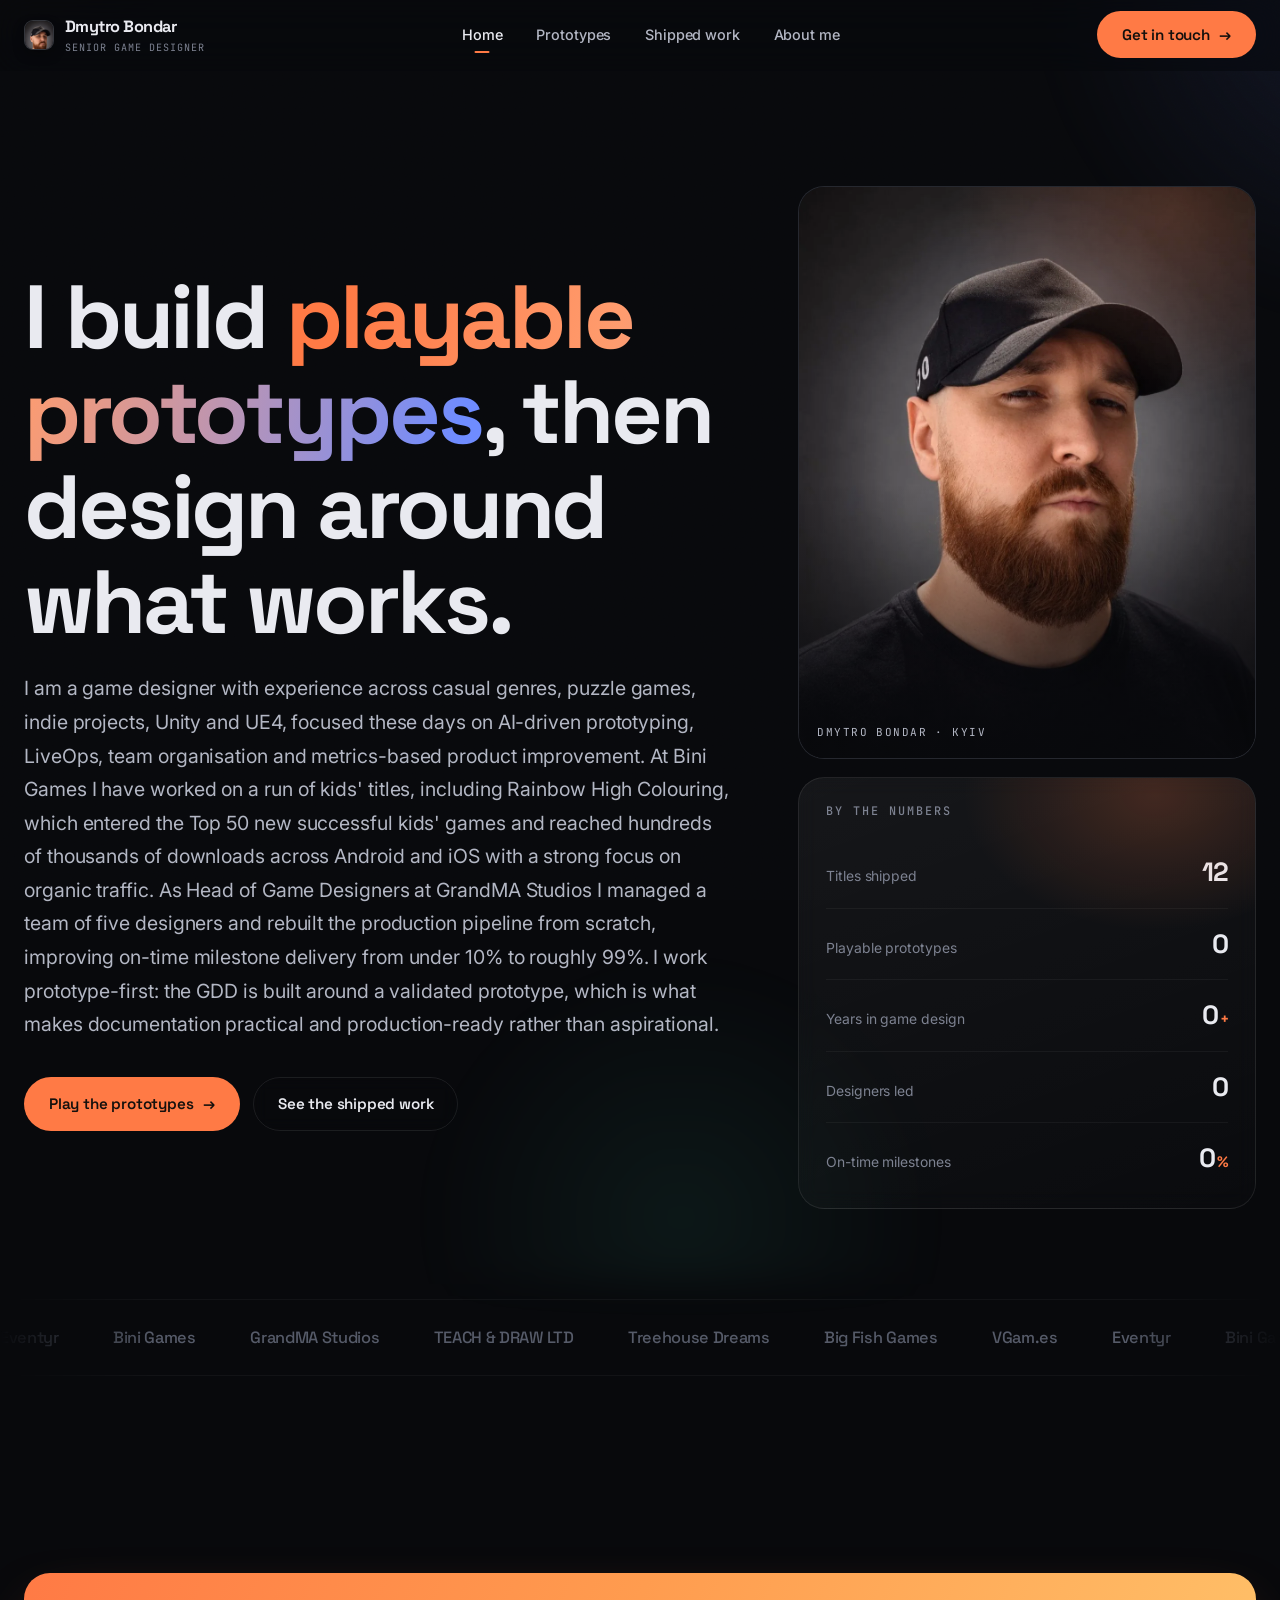
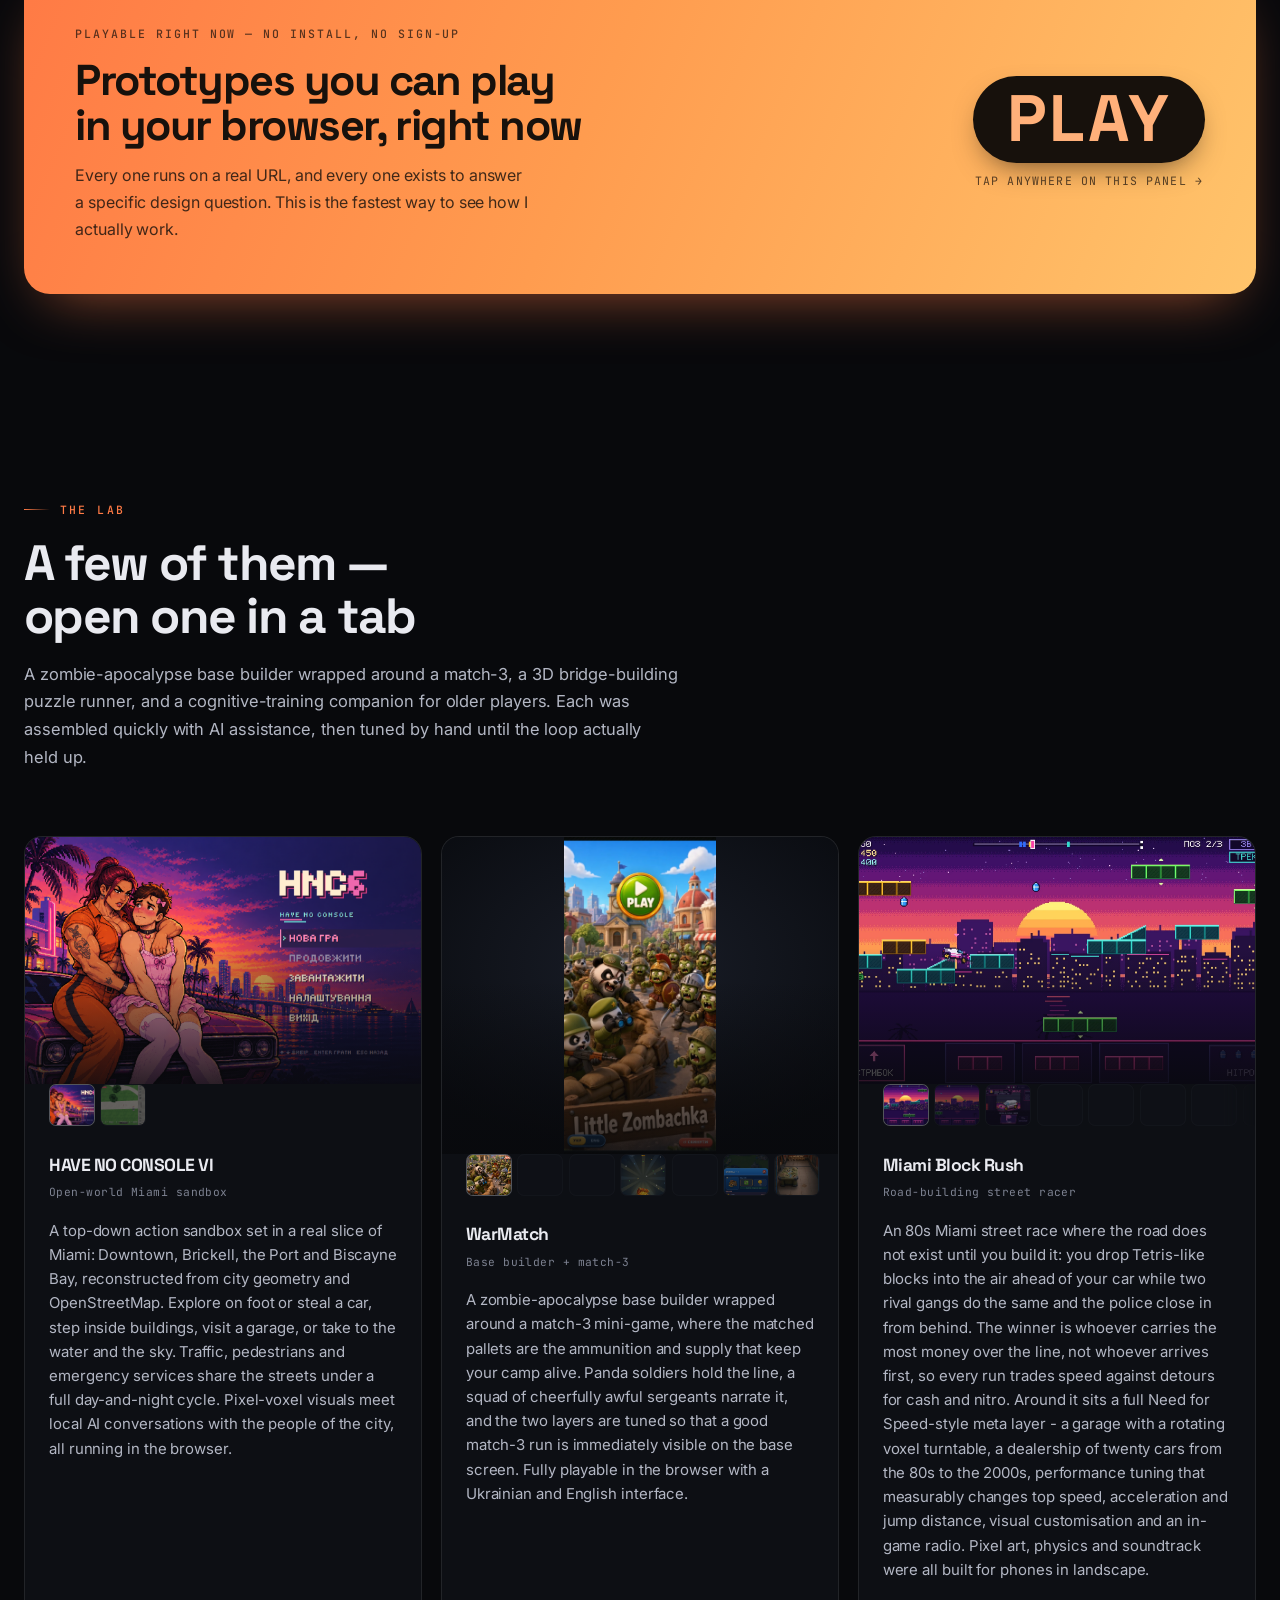
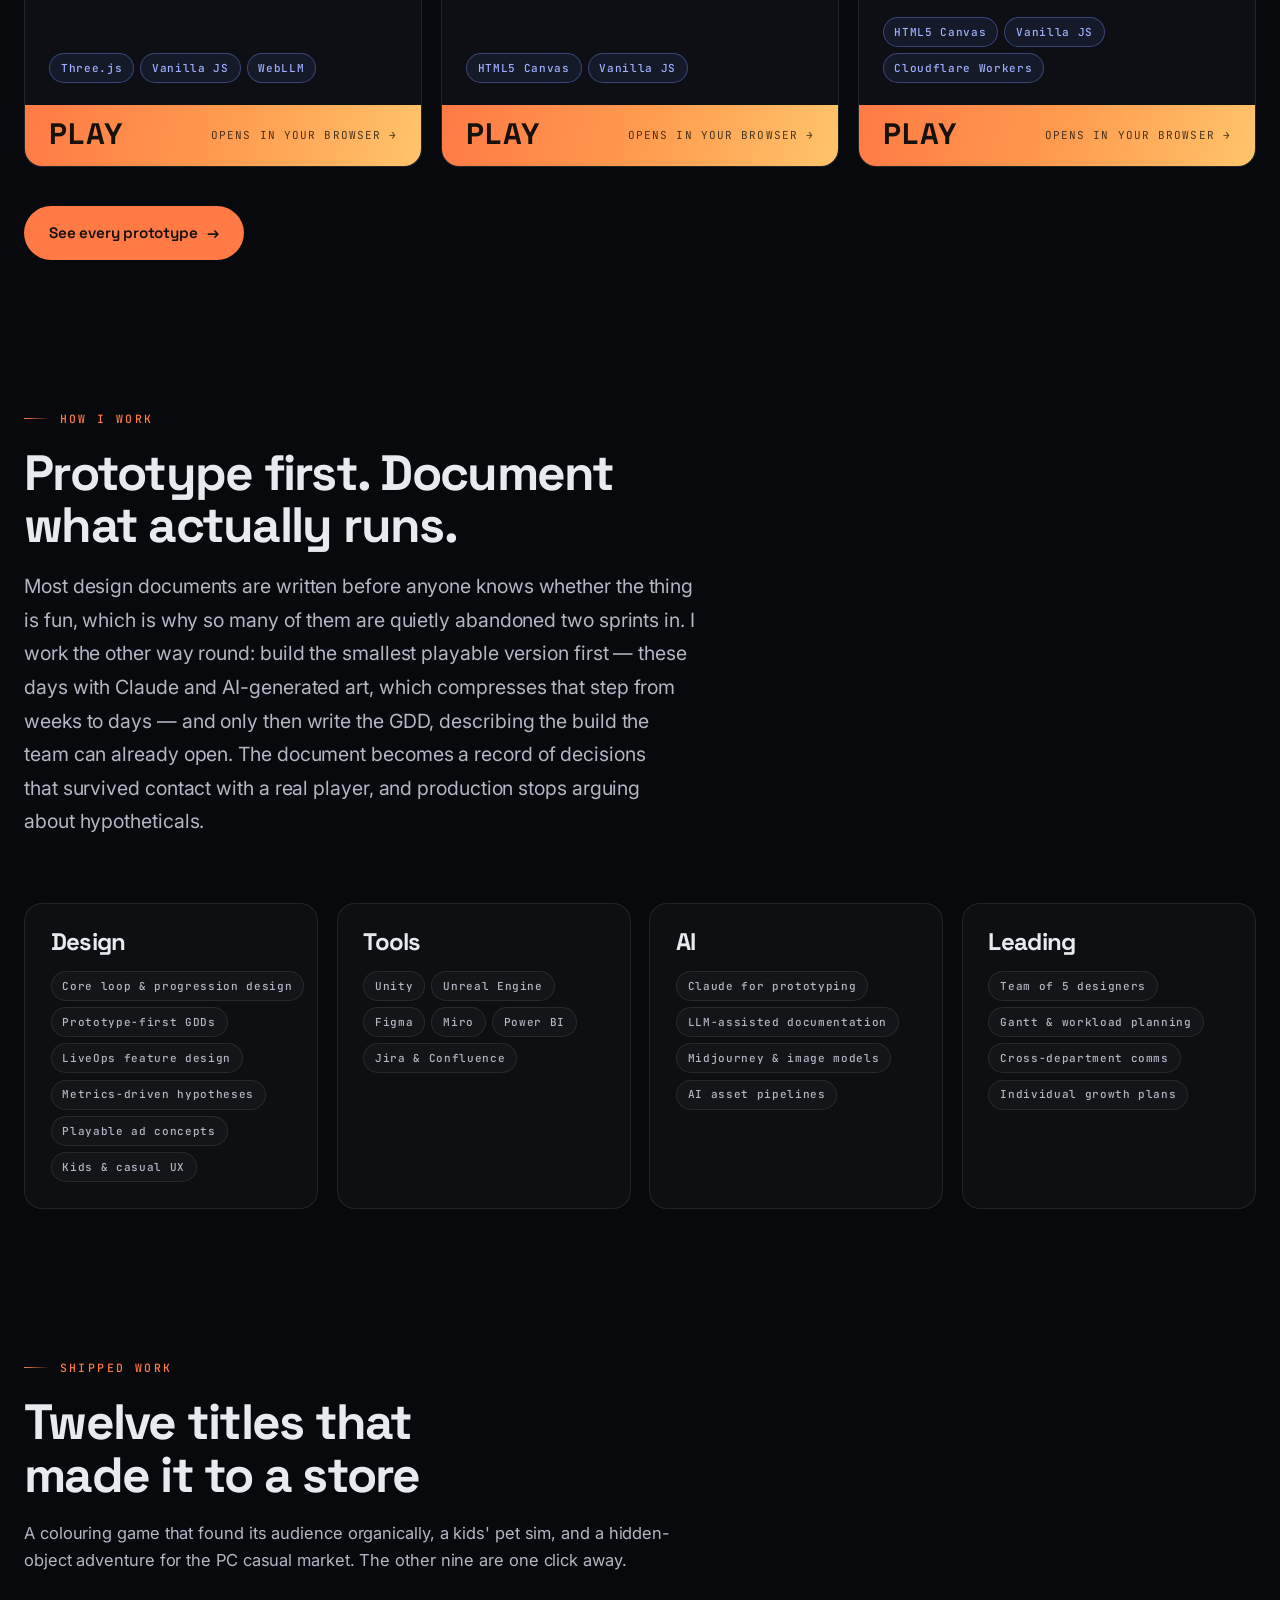
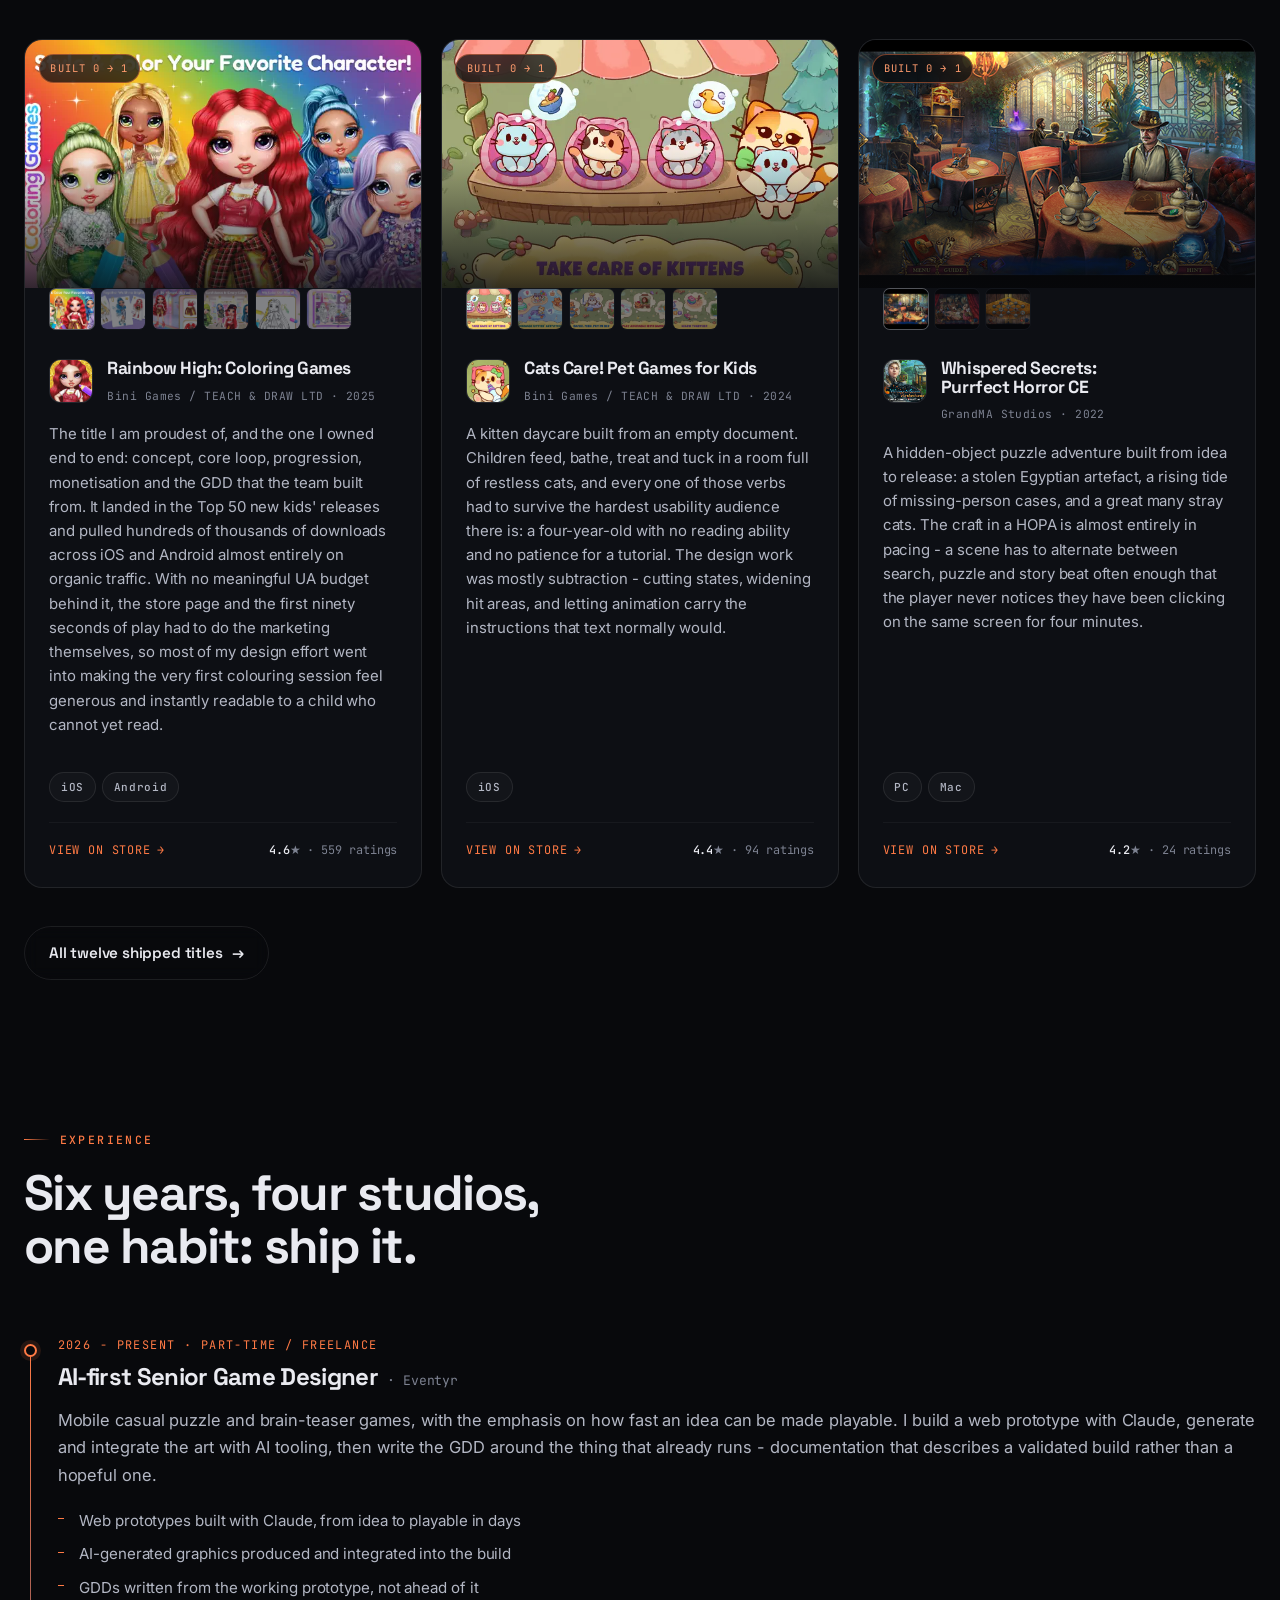
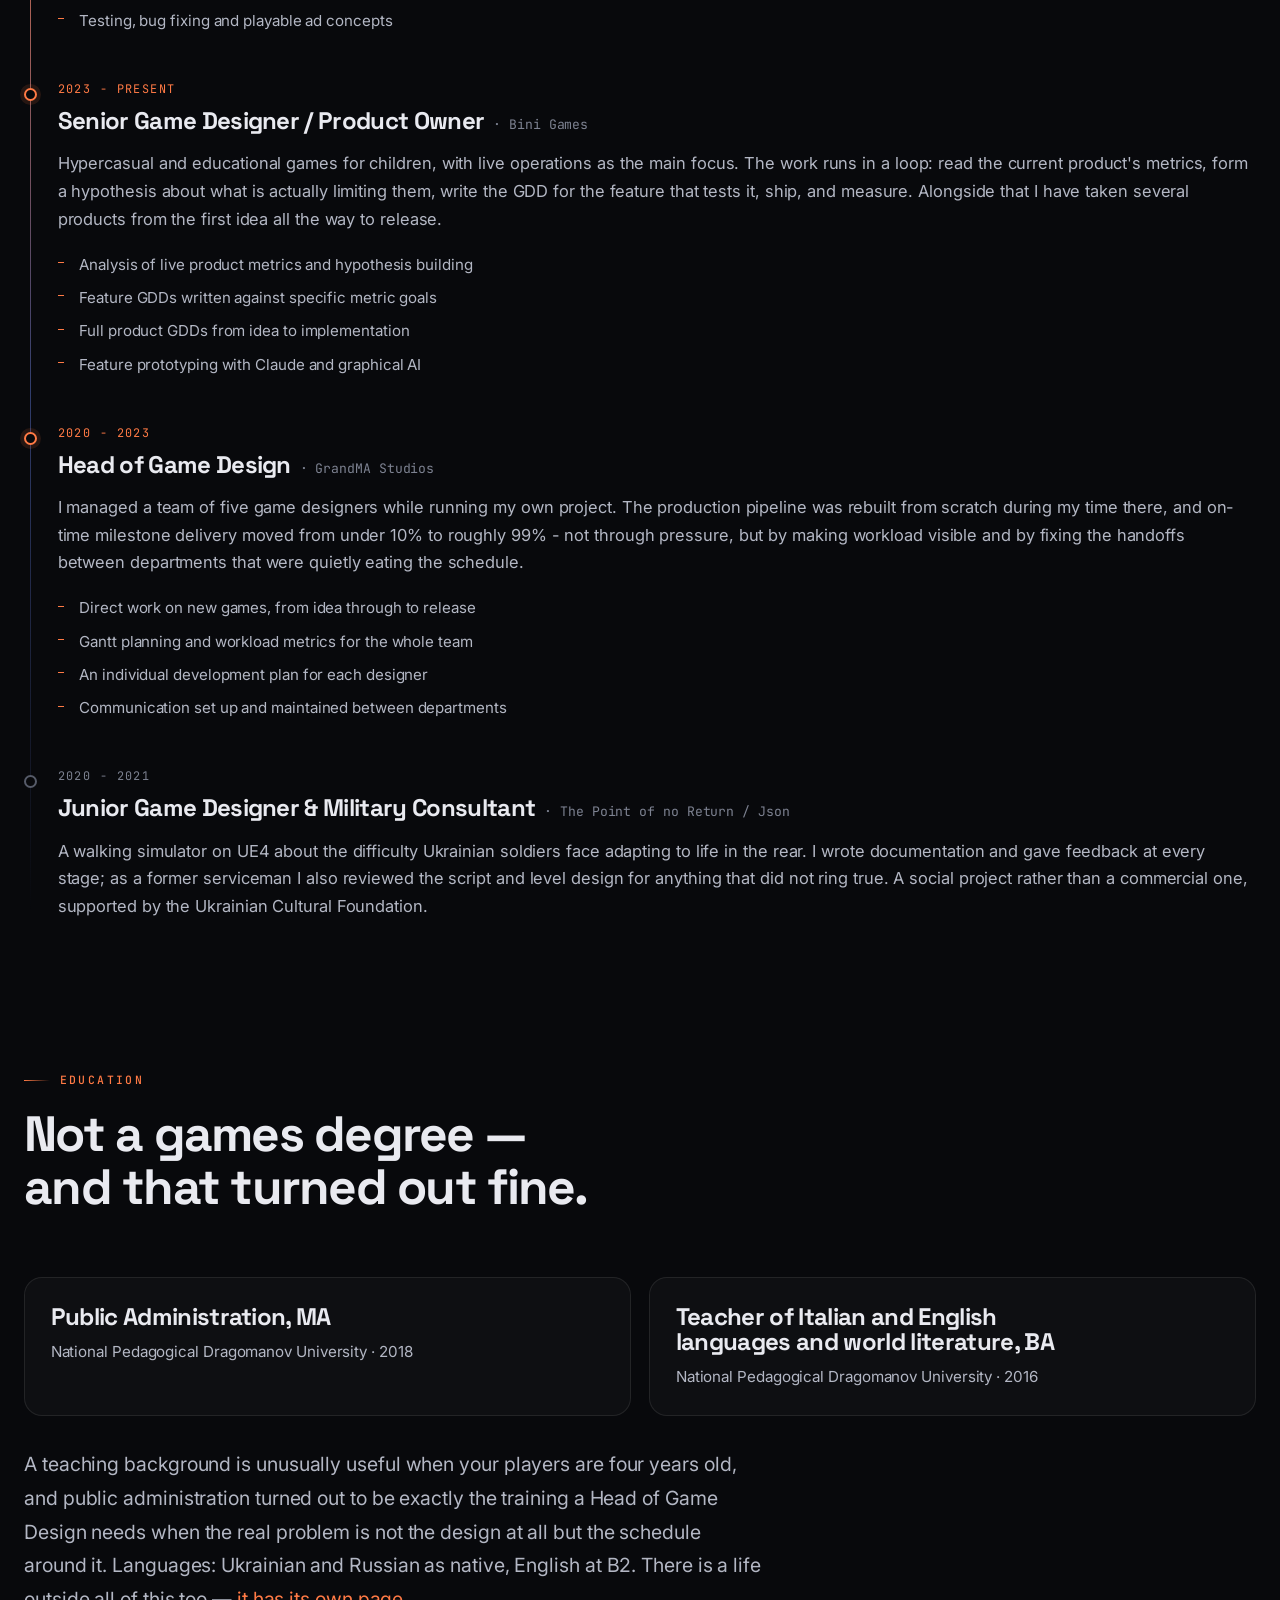
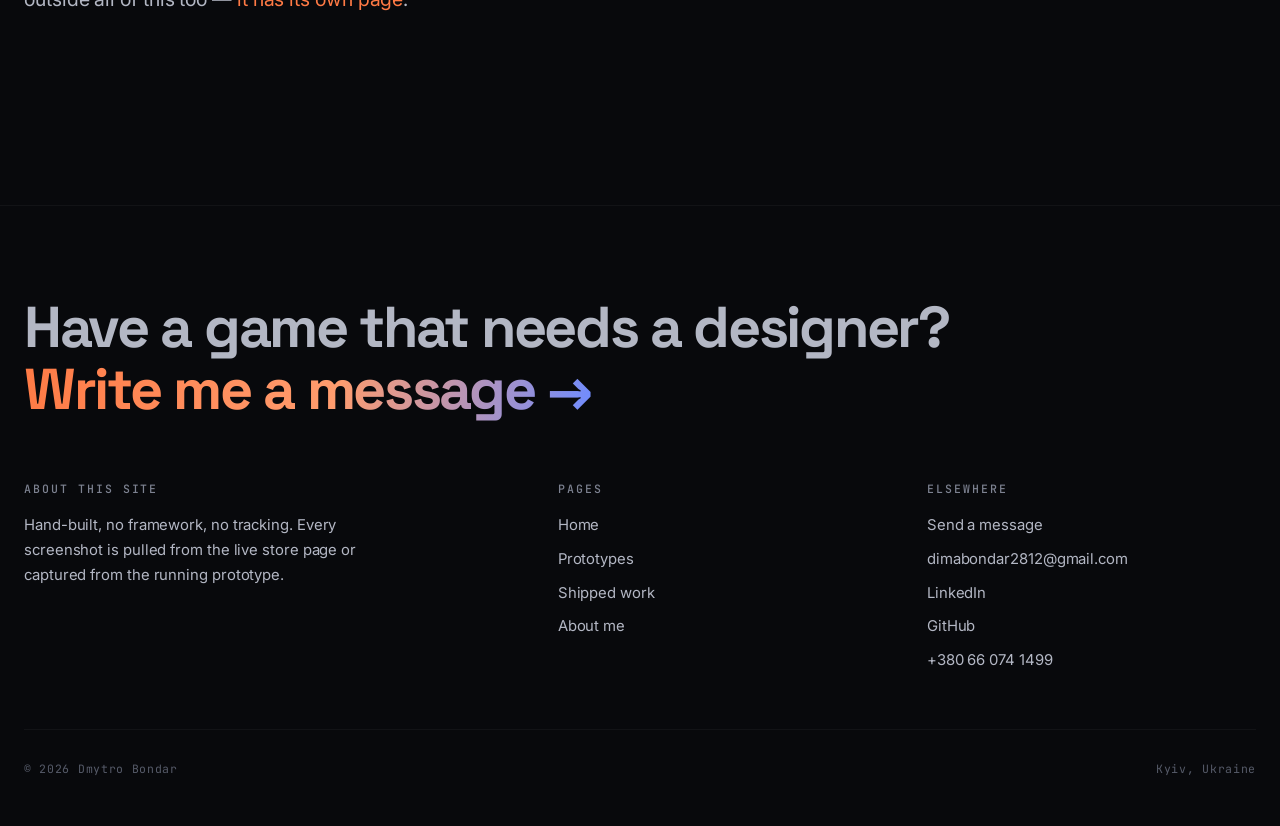
==== commit 8752d869: "Feature HAVE NO CONSOLE VI and hide BiniTown from portfolio" ====
--- a/index.html
+++ b/index.html
@@ -111,11 +111,26 @@
     </div>
     <div class="grid three">
 <article class="proj" data-reveal data-reveal-group="hp">
+  <div class="proj-shot" data-index="0" aria-label="Open screenshots for HAVE NO CONSOLE VI"><img src="assets/img/prototypes/have-no-console-6/shot1.webp" alt="HAVE NO CONSOLE VI screenshot" loading="lazy" decoding="async"></div>
+  <div class="proj-strip"><button type="button" data-src="assets/img/prototypes/have-no-console-6/shot1.webp" data-index="0" data-alt="HAVE NO CONSOLE VI screenshot 1" aria-current="true"><img src="assets/img/prototypes/have-no-console-6/shot1.webp" alt="" loading="lazy" decoding="async"></button><button type="button" data-src="assets/img/prototypes/have-no-console-6/shot2.webp" data-index="1" data-alt="HAVE NO CONSOLE VI screenshot 2"><img src="assets/img/prototypes/have-no-console-6/shot2.webp" alt="" loading="lazy" decoding="async"></button></div>
+  <div class="proj-body">
+    <div class="proj-top">
+      <div class="proj-title"><h3>HAVE NO CONSOLE VI</h3><span class="by">Open-world Miami sandbox</span></div>
+    </div>
+    <p>A top-down action sandbox set in a real slice of Miami: Downtown, Brickell, the Port and Biscayne Bay, reconstructed from city geometry and OpenStreetMap. Explore on foot or steal a car, step inside buildings, visit a garage, or take to the water and the sky. Traffic, pedestrians and emergency services share the streets under a full day-and-night cycle. Pixel-voxel visuals meet local AI conversations with the people of the city, all running in the browser.</p>
+    <div class="proj-tags"><span class="tag cool">Three.js</span><span class="tag cool">Vanilla JS</span><span class="tag cool">WebLLM</span></div>
+    <a class="proj-play" href="https://have-no-console-6.dimabondar2812.workers.dev" target="_blank" rel="noopener"
+       aria-label="Play HAVE NO CONSOLE VI in your browser">
+      <span class="proj-play-word">PLAY</span>
+      <span class="proj-play-sub">Opens in your browser <span aria-hidden="true">&rarr;</span></span>
+    </a>
+  </div>
+</article>
+<article class="proj" data-reveal data-reveal-group="hp">
   <div class="proj-shot portrait" data-index="0" aria-label="Open screenshots for WarMatch"><img src="assets/img/prototypes/warmatch/shot1.webp" alt="WarMatch screenshot" loading="lazy" decoding="async"></div>
   <div class="proj-strip"><button type="button" data-src="assets/img/prototypes/warmatch/shot1.webp" data-index="0" data-alt="WarMatch screenshot 1" aria-current="true"><img src="assets/img/prototypes/warmatch/shot1.webp" alt="" loading="lazy" decoding="async"></button><button type="button" data-src="assets/img/prototypes/warmatch/shot2.webp" data-index="1" data-alt="WarMatch screenshot 2"><img src="assets/img/prototypes/warmatch/shot2.webp" alt="" loading="lazy" decoding="async"></button><button type="button" data-src="assets/img/prototypes/warmatch/shot3.webp" data-index="2" data-alt="WarMatch screenshot 3"><img src="assets/img/prototypes/warmatch/shot3.webp" alt="" loading="lazy" decoding="async"></button><button type="button" data-src="assets/img/prototypes/warmatch/shot4.webp" data-index="3" data-alt="WarMatch screenshot 4"><img src="assets/img/prototypes/warmatch/shot4.webp" alt="" loading="lazy" decoding="async"></button><button type="button" data-src="assets/img/prototypes/warmatch/shot5.webp" data-index="4" data-alt="WarMatch screenshot 5"><img src="assets/img/prototypes/warmatch/shot5.webp" alt="" loading="lazy" decoding="async"></button><button type="button" data-src="assets/img/prototypes/warmatch/shot6.webp" data-index="5" data-alt="WarMatch screenshot 6"><img src="assets/img/prototypes/warmatch/shot6.webp" alt="" loading="lazy" decoding="async"></button><button type="button" data-src="assets/img/prototypes/warmatch/shot7.webp" data-index="6" data-alt="WarMatch screenshot 7"><img src="assets/img/prototypes/warmatch/shot7.webp" alt="" loading="lazy" decoding="async"></button></div>
   <div class="proj-body">
     <div class="proj-top">
-      
       <div class="proj-title"><h3>WarMatch</h3><span class="by">Base builder + match-3</span></div>
     </div>
     <p>A zombie-apocalypse base builder wrapped around a match-3 mini-game, where the matched pallets are the ammunition and supply that keep your camp alive. Panda soldiers hold the line, a squad of cheerfully awful sergeants narrate it, and the two layers are tuned so that a good match-3 run is immediately visible on the base screen. Fully playable in the browser with a Ukrainian and English interface.</p>
@@ -132,30 +147,12 @@
   <div class="proj-strip"><button type="button" data-src="assets/img/prototypes/miami-block-rush/shot1.webp" data-index="0" data-alt="Miami Block Rush screenshot 1" aria-current="true"><img src="assets/img/prototypes/miami-block-rush/shot1.webp" alt="" loading="lazy" decoding="async"></button><button type="button" data-src="assets/img/prototypes/miami-block-rush/shot2.webp" data-index="1" data-alt="Miami Block Rush screenshot 2"><img src="assets/img/prototypes/miami-block-rush/shot2.webp" alt="" loading="lazy" decoding="async"></button><button type="button" data-src="assets/img/prototypes/miami-block-rush/shot3.webp" data-index="2" data-alt="Miami Block Rush screenshot 3"><img src="assets/img/prototypes/miami-block-rush/shot3.webp" alt="" loading="lazy" decoding="async"></button><button type="button" data-src="assets/img/prototypes/miami-block-rush/shot4.webp" data-index="3" data-alt="Miami Block Rush screenshot 4"><img src="assets/img/prototypes/miami-block-rush/shot4.webp" alt="" loading="lazy" decoding="async"></button><button type="button" data-src="assets/img/prototypes/miami-block-rush/shot5.webp" data-index="4" data-alt="Miami Block Rush screenshot 5"><img src="assets/img/prototypes/miami-block-rush/shot5.webp" alt="" loading="lazy" decoding="async"></button><button type="button" data-src="assets/img/prototypes/miami-block-rush/shot6.webp" data-index="5" data-alt="Miami Block Rush screenshot 6"><img src="assets/img/prototypes/miami-block-rush/shot6.webp" alt="" loading="lazy" decoding="async"></button><button type="button" data-src="assets/img/prototypes/miami-block-rush/shot7.webp" data-index="6" data-alt="Miami Block Rush screenshot 7"><img src="assets/img/prototypes/miami-block-rush/shot7.webp" alt="" loading="lazy" decoding="async"></button><button type="button" data-src="assets/img/prototypes/miami-block-rush/shot8.webp" data-index="7" data-alt="Miami Block Rush screenshot 8"><img src="assets/img/prototypes/miami-block-rush/shot8.webp" alt="" loading="lazy" decoding="async"></button></div>
   <div class="proj-body">
     <div class="proj-top">
-      
       <div class="proj-title"><h3>Miami Block Rush</h3><span class="by">Road-building street racer</span></div>
     </div>
     <p>An 80s Miami street race where the road does not exist until you build it: you drop Tetris-like blocks into the air ahead of your car while two rival gangs do the same and the police close in from behind. The winner is whoever carries the most money over the line, not whoever arrives first, so every run trades speed against detours for cash and nitro. Around it sits a full Need for Speed-style meta layer - a garage with a rotating voxel turntable, a dealership of twenty cars from the 80s to the 2000s, performance tuning that measurably changes top speed, acceleration and jump distance, visual customisation and an in-game radio. Pixel art, physics and soundtrack were all built for phones in landscape.</p>
     <div class="proj-tags"><span class="tag cool">HTML5 Canvas</span><span class="tag cool">Vanilla JS</span><span class="tag cool">Cloudflare Workers</span></div>
     <a class="proj-play" href="https://miami-block-rush.dimabondar2812.workers.dev" target="_blank" rel="noopener"
        aria-label="Play Miami Block Rush in your browser">
-      <span class="proj-play-word">PLAY</span>
-      <span class="proj-play-sub">Opens in your browser <span aria-hidden="true">&rarr;</span></span>
-    </a>
-  </div>
-</article>
-<article class="proj" data-reveal data-reveal-group="hp">
-  <div class="proj-shot portrait" data-index="0" aria-label="Open screenshots for Gravity Bridge"><img src="assets/img/prototypes/gravity-bridge/shot1.webp" alt="Gravity Bridge screenshot" loading="lazy" decoding="async"></div>
-  <div class="proj-strip"><button type="button" data-src="assets/img/prototypes/gravity-bridge/shot1.webp" data-index="0" data-alt="Gravity Bridge screenshot 1" aria-current="true"><img src="assets/img/prototypes/gravity-bridge/shot1.webp" alt="" loading="lazy" decoding="async"></button><button type="button" data-src="assets/img/prototypes/gravity-bridge/shot2.webp" data-index="1" data-alt="Gravity Bridge screenshot 2"><img src="assets/img/prototypes/gravity-bridge/shot2.webp" alt="" loading="lazy" decoding="async"></button><button type="button" data-src="assets/img/prototypes/gravity-bridge/shot3.webp" data-index="2" data-alt="Gravity Bridge screenshot 3"><img src="assets/img/prototypes/gravity-bridge/shot3.webp" alt="" loading="lazy" decoding="async"></button><button type="button" data-src="assets/img/prototypes/gravity-bridge/shot4.webp" data-index="3" data-alt="Gravity Bridge screenshot 4"><img src="assets/img/prototypes/gravity-bridge/shot4.webp" alt="" loading="lazy" decoding="async"></button><button type="button" data-src="assets/img/prototypes/gravity-bridge/shot5.webp" data-index="4" data-alt="Gravity Bridge screenshot 5"><img src="assets/img/prototypes/gravity-bridge/shot5.webp" alt="" loading="lazy" decoding="async"></button><button type="button" data-src="assets/img/prototypes/gravity-bridge/shot6.webp" data-index="5" data-alt="Gravity Bridge screenshot 6"><img src="assets/img/prototypes/gravity-bridge/shot6.webp" alt="" loading="lazy" decoding="async"></button><button type="button" data-src="assets/img/prototypes/gravity-bridge/shot7.webp" data-index="6" data-alt="Gravity Bridge screenshot 7"><img src="assets/img/prototypes/gravity-bridge/shot7.webp" alt="" loading="lazy" decoding="async"></button><button type="button" data-src="assets/img/prototypes/gravity-bridge/shot8.webp" data-index="7" data-alt="Gravity Bridge screenshot 8"><img src="assets/img/prototypes/gravity-bridge/shot8.webp" alt="" loading="lazy" decoding="async"></button></div>
-  <div class="proj-body">
-    <div class="proj-top">
-      
-      <div class="proj-title"><h3>Gravity Bridge</h3><span class="by">3D puzzle runner</span></div>
-    </div>
-    <p>A jelly character eats coloured blocks, swells up, and spits them back out to build bridges across gaps - then walks up the vertical surfaces it has just created. Stepping on someone else&#x27;s stair costs a block to repaint, which turns a simple collect-and-place loop into a small resource decision on every gap. Multiplier gates, a level map, a shop and a daily gift are all wired in, so the prototype demonstrates the meta layer and not just the core mechanic.</p>
-    <div class="proj-tags"><span class="tag cool">Three.js</span><span class="tag cool">React</span><span class="tag cool">Cloudflare Workers</span></div>
-    <a class="proj-play" href="https://gravity-bridge.dimabondar2812.workers.dev" target="_blank" rel="noopener"
-       aria-label="Play Gravity Bridge in your browser">
       <span class="proj-play-word">PLAY</span>
       <span class="proj-play-sub">Opens in your browser <span aria-hidden="true">&rarr;</span></span>
     </a>
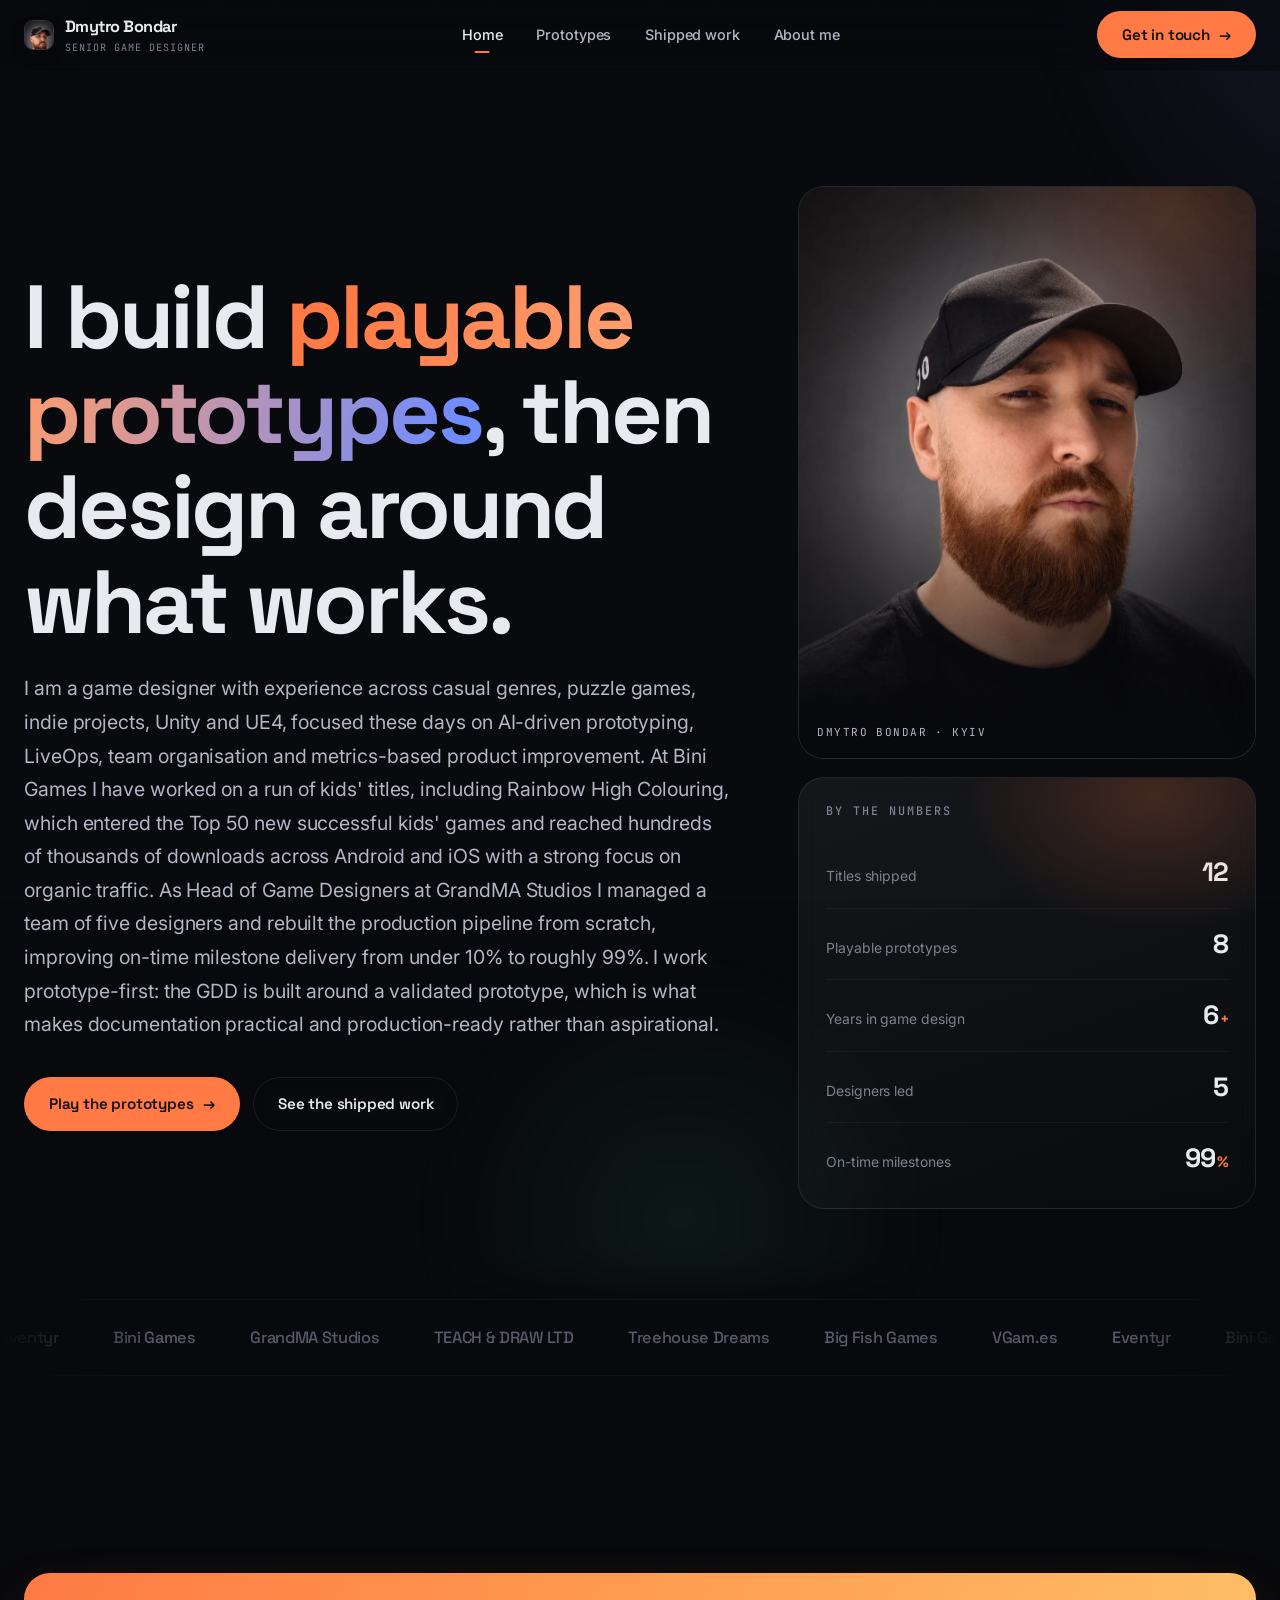
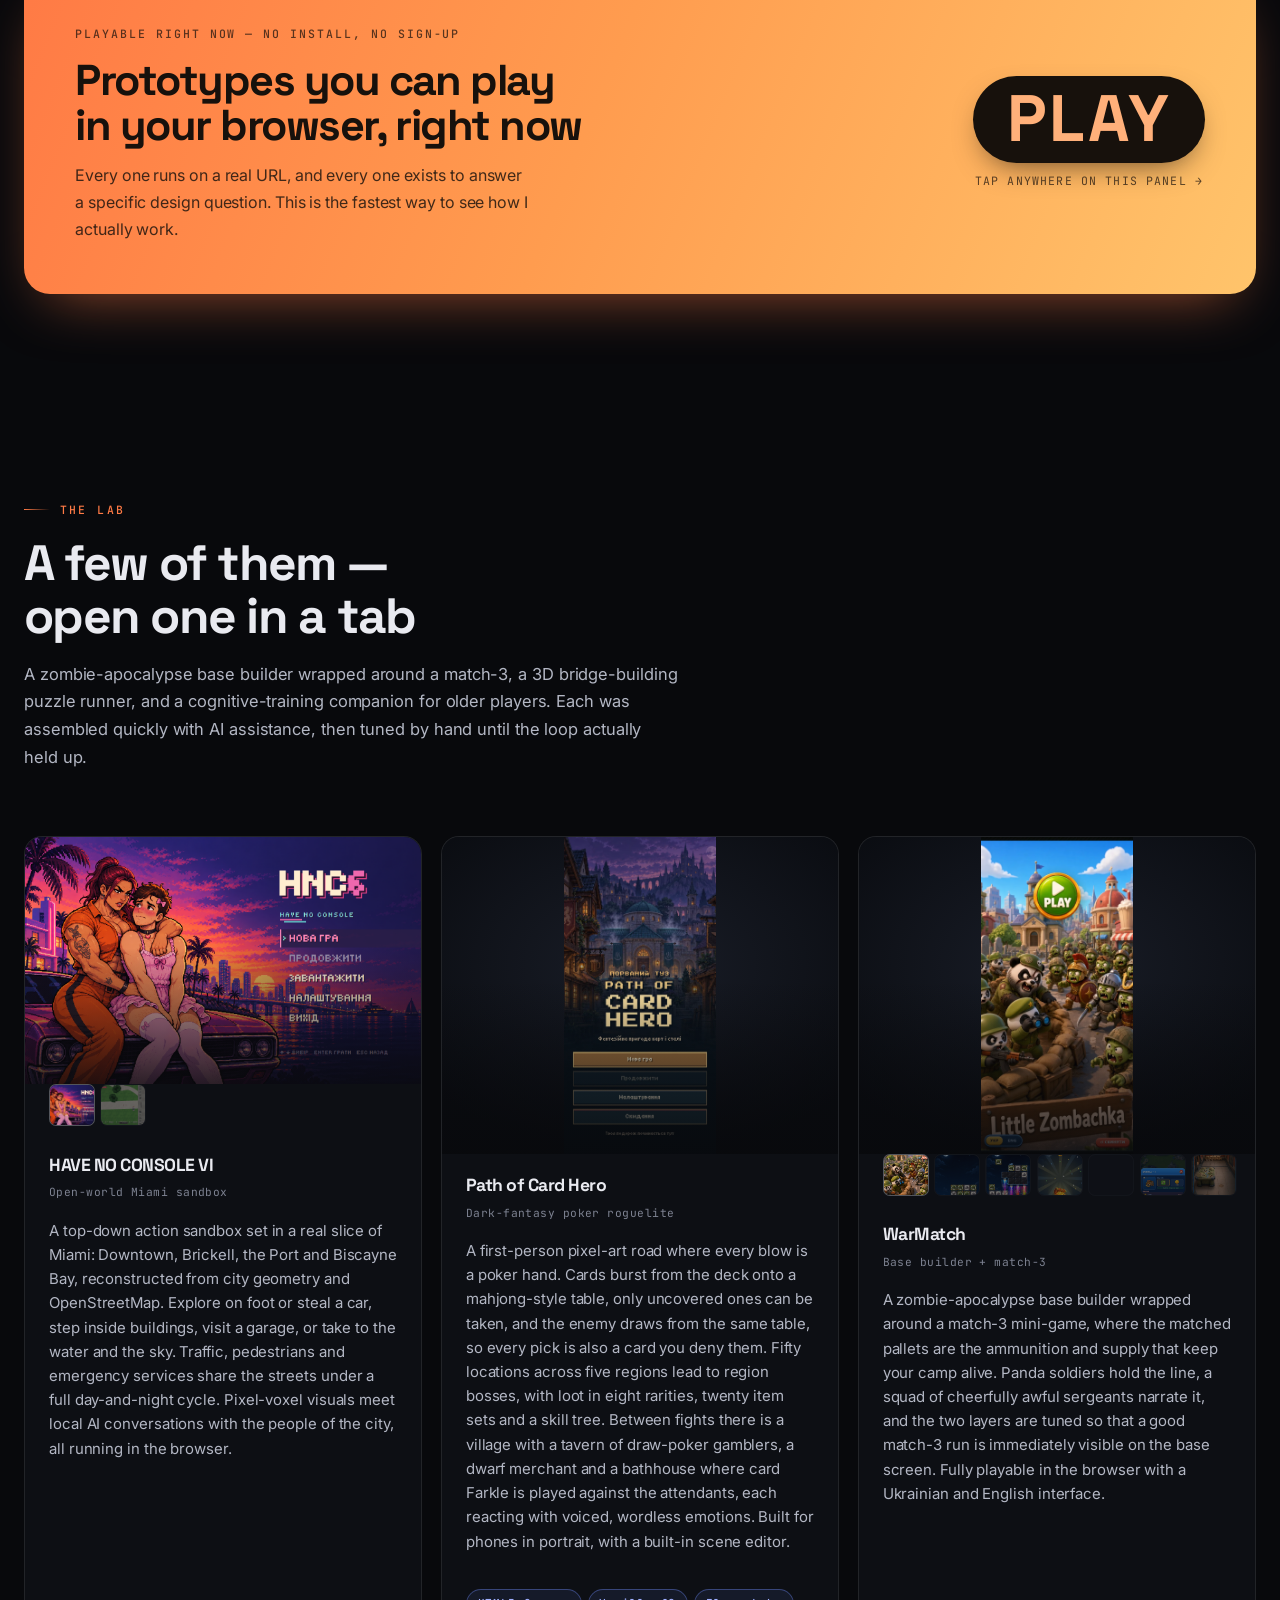
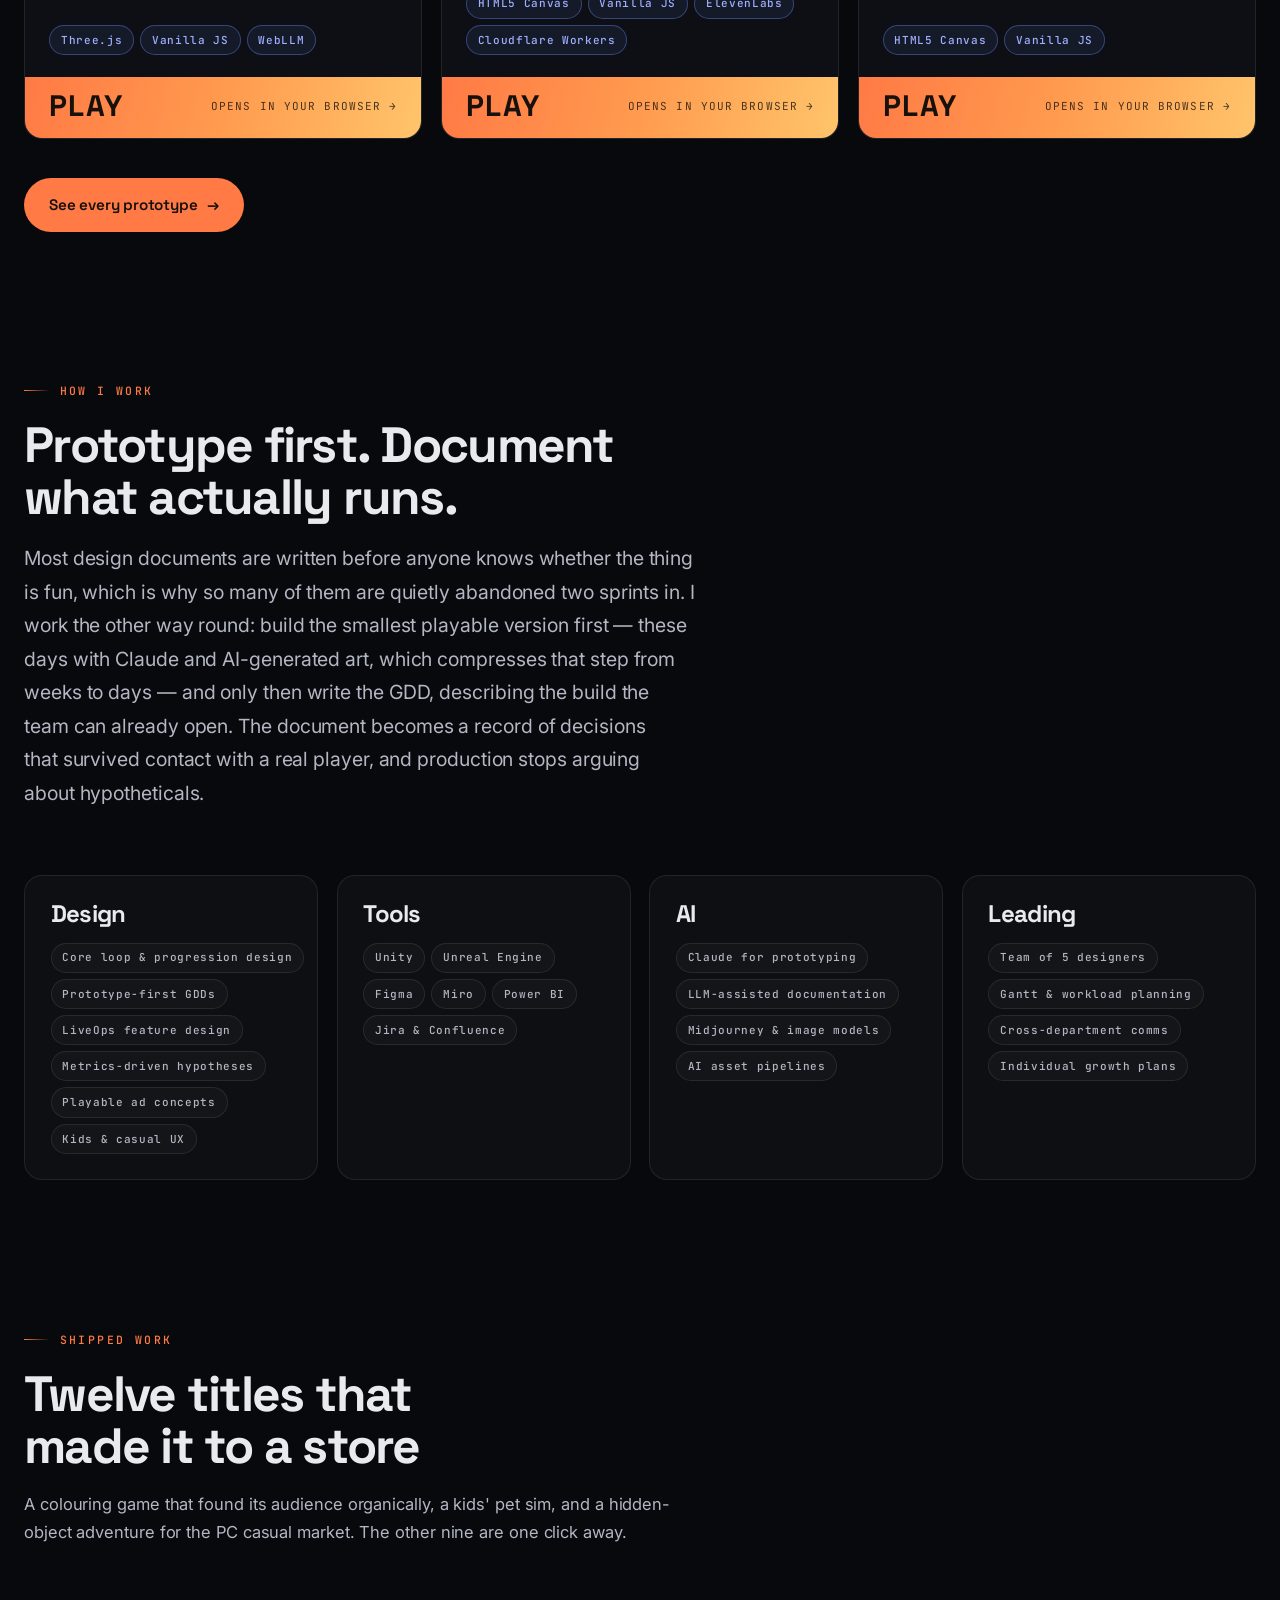
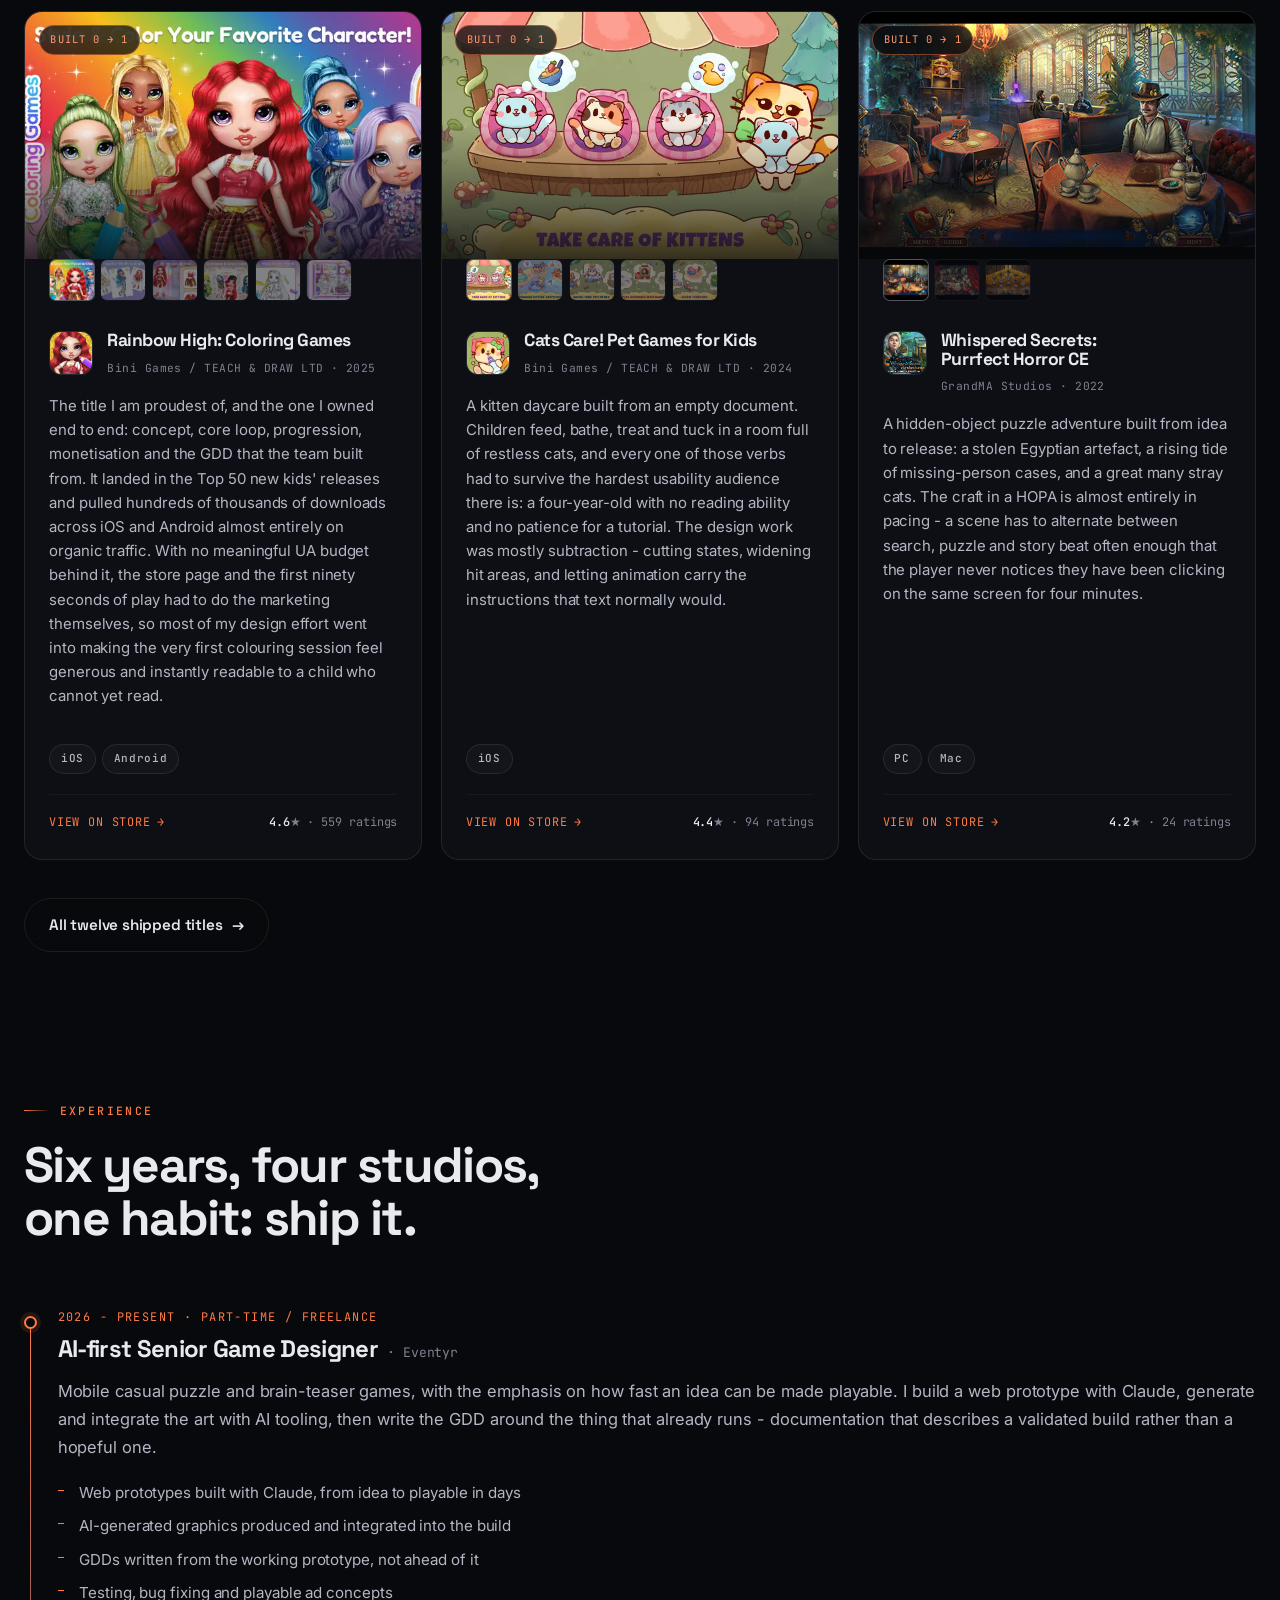
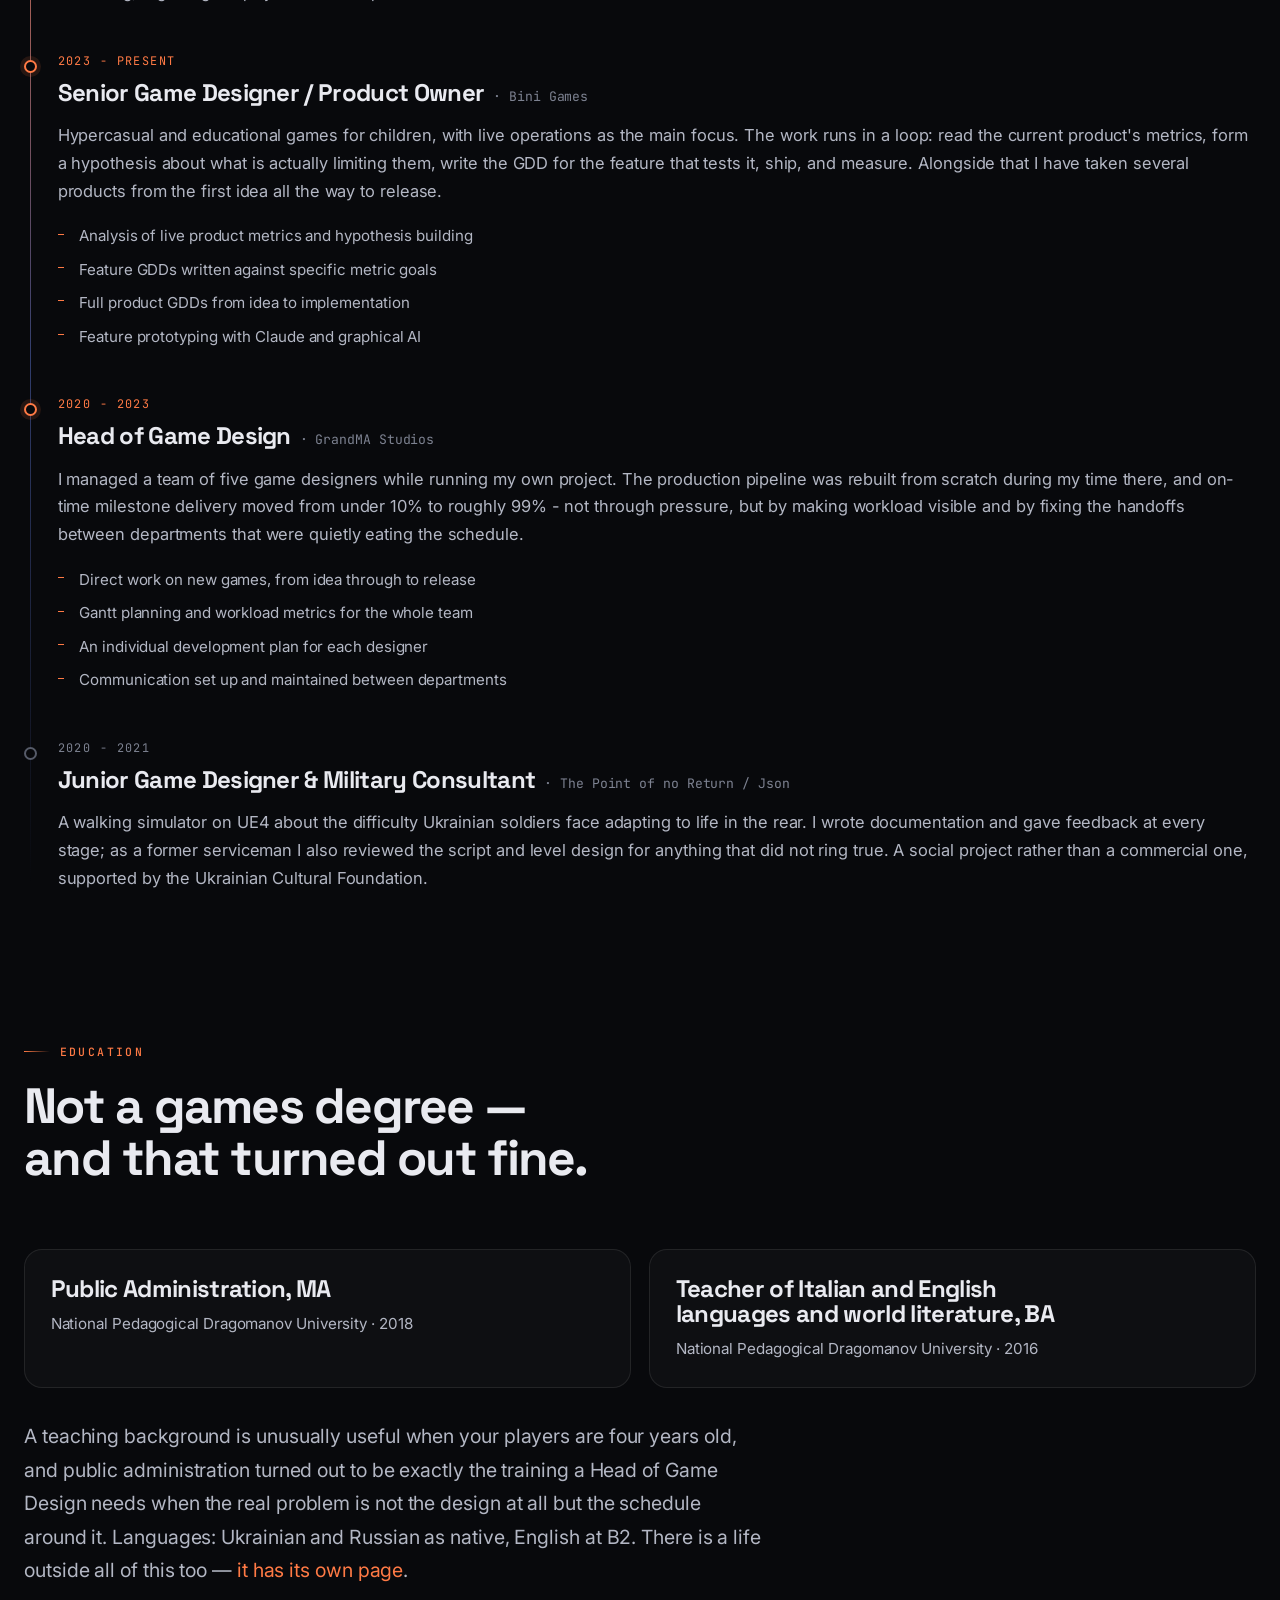
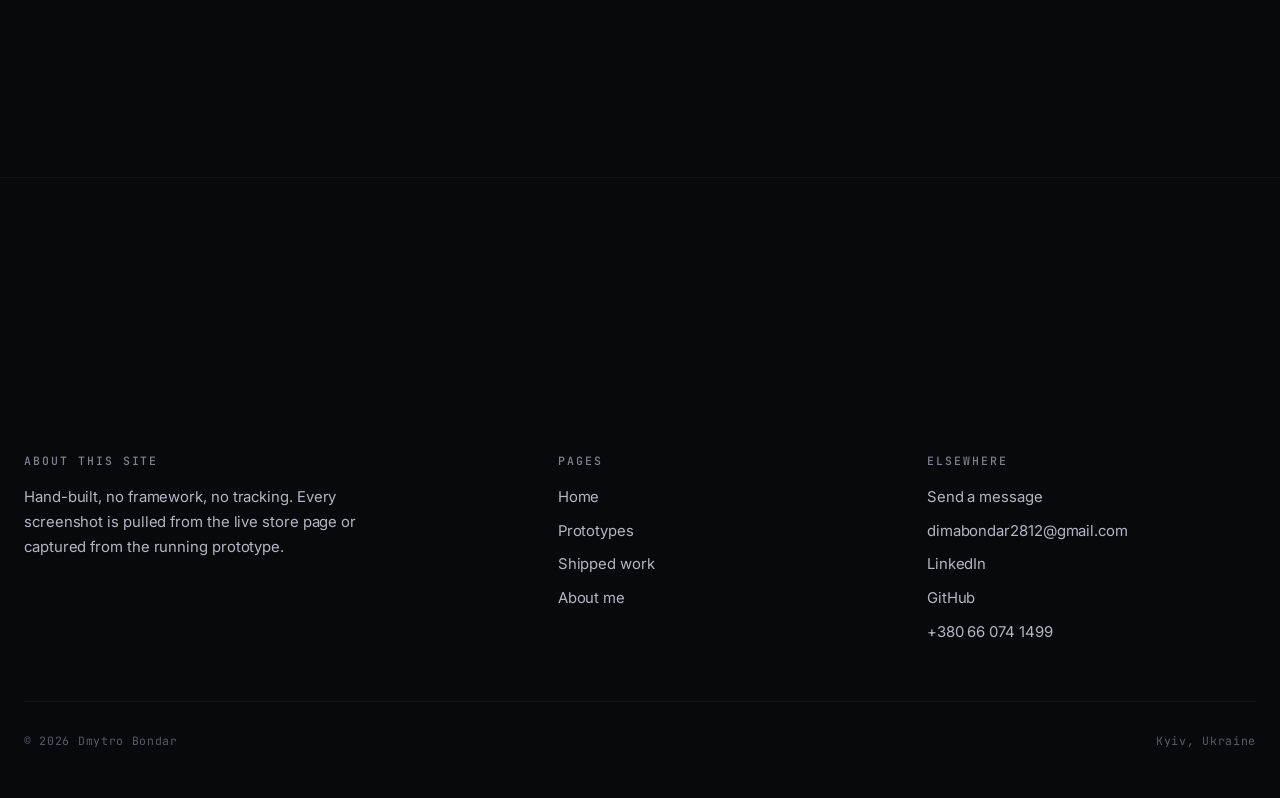
==== commit 499f3925: "Add Path of Card Hero to the prototypes Co-Authored-By: Claude Opus 5.5 <noreply@anthropic.com>" ====
--- a/index.html
+++ b/index.html
@@ -66,7 +66,7 @@
     <aside class="hero-card" data-reveal style="--d:300ms">
       <h4>By the numbers</h4>
       <div class="stat-row"><span class="k">Titles shipped</span><span class="v"><span data-count="12">0</span></span></div>
-      <div class="stat-row"><span class="k">Playable prototypes</span><span class="v"><span data-count="7">0</span></span></div>
+      <div class="stat-row"><span class="k">Playable prototypes</span><span class="v"><span data-count="8">0</span></span></div>
       <div class="stat-row"><span class="k">Years in game design</span><span class="v"><span data-count="6">0</span><em>+</em></span></div>
       <div class="stat-row"><span class="k">Designers led</span><span class="v"><span data-count="5">0</span></span></div>
       <div class="stat-row"><span class="k">On-time milestones</span><span class="v"><span data-count="99">0</span><em>%</em></span></div>
@@ -127,6 +127,22 @@
   </div>
 </article>
 <article class="proj" data-reveal data-reveal-group="hp">
+  <div class="proj-shot portrait" data-index="0" aria-label="Open screenshots for Path of Card Hero"><img src="assets/img/prototypes/path-of-card-hero/shot1.webp" alt="Path of Card Hero screenshot" loading="lazy" decoding="async"></div>
+  
+  <div class="proj-body">
+    <div class="proj-top">
+      <div class="proj-title"><h3>Path of Card Hero</h3><span class="by">Dark-fantasy poker roguelite</span></div>
+    </div>
+    <p>A first-person pixel-art road where every blow is a poker hand. Cards burst from the deck onto a mahjong-style table, only uncovered ones can be taken, and the enemy draws from the same table, so every pick is also a card you deny them. Fifty locations across five regions lead to region bosses, with loot in eight rarities, twenty item sets and a skill tree. Between fights there is a village with a tavern of draw-poker gamblers, a dwarf merchant and a bathhouse where card Farkle is played against the attendants, each reacting with voiced, wordless emotions. Built for phones in portrait, with a built-in scene editor.</p>
+    <div class="proj-tags"><span class="tag cool">HTML5 Canvas</span><span class="tag cool">Vanilla JS</span><span class="tag cool">ElevenLabs</span><span class="tag cool">Cloudflare Workers</span></div>
+    <a class="proj-play" href="https://path-of-card-hero.dimabondar2812.workers.dev" target="_blank" rel="noopener"
+       aria-label="Play Path of Card Hero in your browser">
+      <span class="proj-play-word">PLAY</span>
+      <span class="proj-play-sub">Opens in your browser <span aria-hidden="true">&rarr;</span></span>
+    </a>
+  </div>
+</article>
+<article class="proj" data-reveal data-reveal-group="hp">
   <div class="proj-shot portrait" data-index="0" aria-label="Open screenshots for WarMatch"><img src="assets/img/prototypes/warmatch/shot1.webp" alt="WarMatch screenshot" loading="lazy" decoding="async"></div>
   <div class="proj-strip"><button type="button" data-src="assets/img/prototypes/warmatch/shot1.webp" data-index="0" data-alt="WarMatch screenshot 1" aria-current="true"><img src="assets/img/prototypes/warmatch/shot1.webp" alt="" loading="lazy" decoding="async"></button><button type="button" data-src="assets/img/prototypes/warmatch/shot2.webp" data-index="1" data-alt="WarMatch screenshot 2"><img src="assets/img/prototypes/warmatch/shot2.webp" alt="" loading="lazy" decoding="async"></button><button type="button" data-src="assets/img/prototypes/warmatch/shot3.webp" data-index="2" data-alt="WarMatch screenshot 3"><img src="assets/img/prototypes/warmatch/shot3.webp" alt="" loading="lazy" decoding="async"></button><button type="button" data-src="assets/img/prototypes/warmatch/shot4.webp" data-index="3" data-alt="WarMatch screenshot 4"><img src="assets/img/prototypes/warmatch/shot4.webp" alt="" loading="lazy" decoding="async"></button><button type="button" data-src="assets/img/prototypes/warmatch/shot5.webp" data-index="4" data-alt="WarMatch screenshot 5"><img src="assets/img/prototypes/warmatch/shot5.webp" alt="" loading="lazy" decoding="async"></button><button type="button" data-src="assets/img/prototypes/warmatch/shot6.webp" data-index="5" data-alt="WarMatch screenshot 6"><img src="assets/img/prototypes/warmatch/shot6.webp" alt="" loading="lazy" decoding="async"></button><button type="button" data-src="assets/img/prototypes/warmatch/shot7.webp" data-index="6" data-alt="WarMatch screenshot 7"><img src="assets/img/prototypes/warmatch/shot7.webp" alt="" loading="lazy" decoding="async"></button></div>
   <div class="proj-body">
@@ -137,22 +153,6 @@
     <div class="proj-tags"><span class="tag cool">HTML5 Canvas</span><span class="tag cool">Vanilla JS</span></div>
     <a class="proj-play" href="https://warmatch.pages.dev" target="_blank" rel="noopener"
        aria-label="Play WarMatch in your browser">
-      <span class="proj-play-word">PLAY</span>
-      <span class="proj-play-sub">Opens in your browser <span aria-hidden="true">&rarr;</span></span>
-    </a>
-  </div>
-</article>
-<article class="proj" data-reveal data-reveal-group="hp">
-  <div class="proj-shot" data-index="0" aria-label="Open screenshots for Miami Block Rush"><img src="assets/img/prototypes/miami-block-rush/shot1.webp" alt="Miami Block Rush screenshot" loading="lazy" decoding="async"></div>
-  <div class="proj-strip"><button type="button" data-src="assets/img/prototypes/miami-block-rush/shot1.webp" data-index="0" data-alt="Miami Block Rush screenshot 1" aria-current="true"><img src="assets/img/prototypes/miami-block-rush/shot1.webp" alt="" loading="lazy" decoding="async"></button><button type="button" data-src="assets/img/prototypes/miami-block-rush/shot2.webp" data-index="1" data-alt="Miami Block Rush screenshot 2"><img src="assets/img/prototypes/miami-block-rush/shot2.webp" alt="" loading="lazy" decoding="async"></button><button type="button" data-src="assets/img/prototypes/miami-block-rush/shot3.webp" data-index="2" data-alt="Miami Block Rush screenshot 3"><img src="assets/img/prototypes/miami-block-rush/shot3.webp" alt="" loading="lazy" decoding="async"></button><button type="button" data-src="assets/img/prototypes/miami-block-rush/shot4.webp" data-index="3" data-alt="Miami Block Rush screenshot 4"><img src="assets/img/prototypes/miami-block-rush/shot4.webp" alt="" loading="lazy" decoding="async"></button><button type="button" data-src="assets/img/prototypes/miami-block-rush/shot5.webp" data-index="4" data-alt="Miami Block Rush screenshot 5"><img src="assets/img/prototypes/miami-block-rush/shot5.webp" alt="" loading="lazy" decoding="async"></button><button type="button" data-src="assets/img/prototypes/miami-block-rush/shot6.webp" data-index="5" data-alt="Miami Block Rush screenshot 6"><img src="assets/img/prototypes/miami-block-rush/shot6.webp" alt="" loading="lazy" decoding="async"></button><button type="button" data-src="assets/img/prototypes/miami-block-rush/shot7.webp" data-index="6" data-alt="Miami Block Rush screenshot 7"><img src="assets/img/prototypes/miami-block-rush/shot7.webp" alt="" loading="lazy" decoding="async"></button><button type="button" data-src="assets/img/prototypes/miami-block-rush/shot8.webp" data-index="7" data-alt="Miami Block Rush screenshot 8"><img src="assets/img/prototypes/miami-block-rush/shot8.webp" alt="" loading="lazy" decoding="async"></button></div>
-  <div class="proj-body">
-    <div class="proj-top">
-      <div class="proj-title"><h3>Miami Block Rush</h3><span class="by">Road-building street racer</span></div>
-    </div>
-    <p>An 80s Miami street race where the road does not exist until you build it: you drop Tetris-like blocks into the air ahead of your car while two rival gangs do the same and the police close in from behind. The winner is whoever carries the most money over the line, not whoever arrives first, so every run trades speed against detours for cash and nitro. Around it sits a full Need for Speed-style meta layer - a garage with a rotating voxel turntable, a dealership of twenty cars from the 80s to the 2000s, performance tuning that measurably changes top speed, acceleration and jump distance, visual customisation and an in-game radio. Pixel art, physics and soundtrack were all built for phones in landscape.</p>
-    <div class="proj-tags"><span class="tag cool">HTML5 Canvas</span><span class="tag cool">Vanilla JS</span><span class="tag cool">Cloudflare Workers</span></div>
-    <a class="proj-play" href="https://miami-block-rush.dimabondar2812.workers.dev" target="_blank" rel="noopener"
-       aria-label="Play Miami Block Rush in your browser">
       <span class="proj-play-word">PLAY</span>
       <span class="proj-play-sub">Opens in your browser <span aria-hidden="true">&rarr;</span></span>
     </a>
